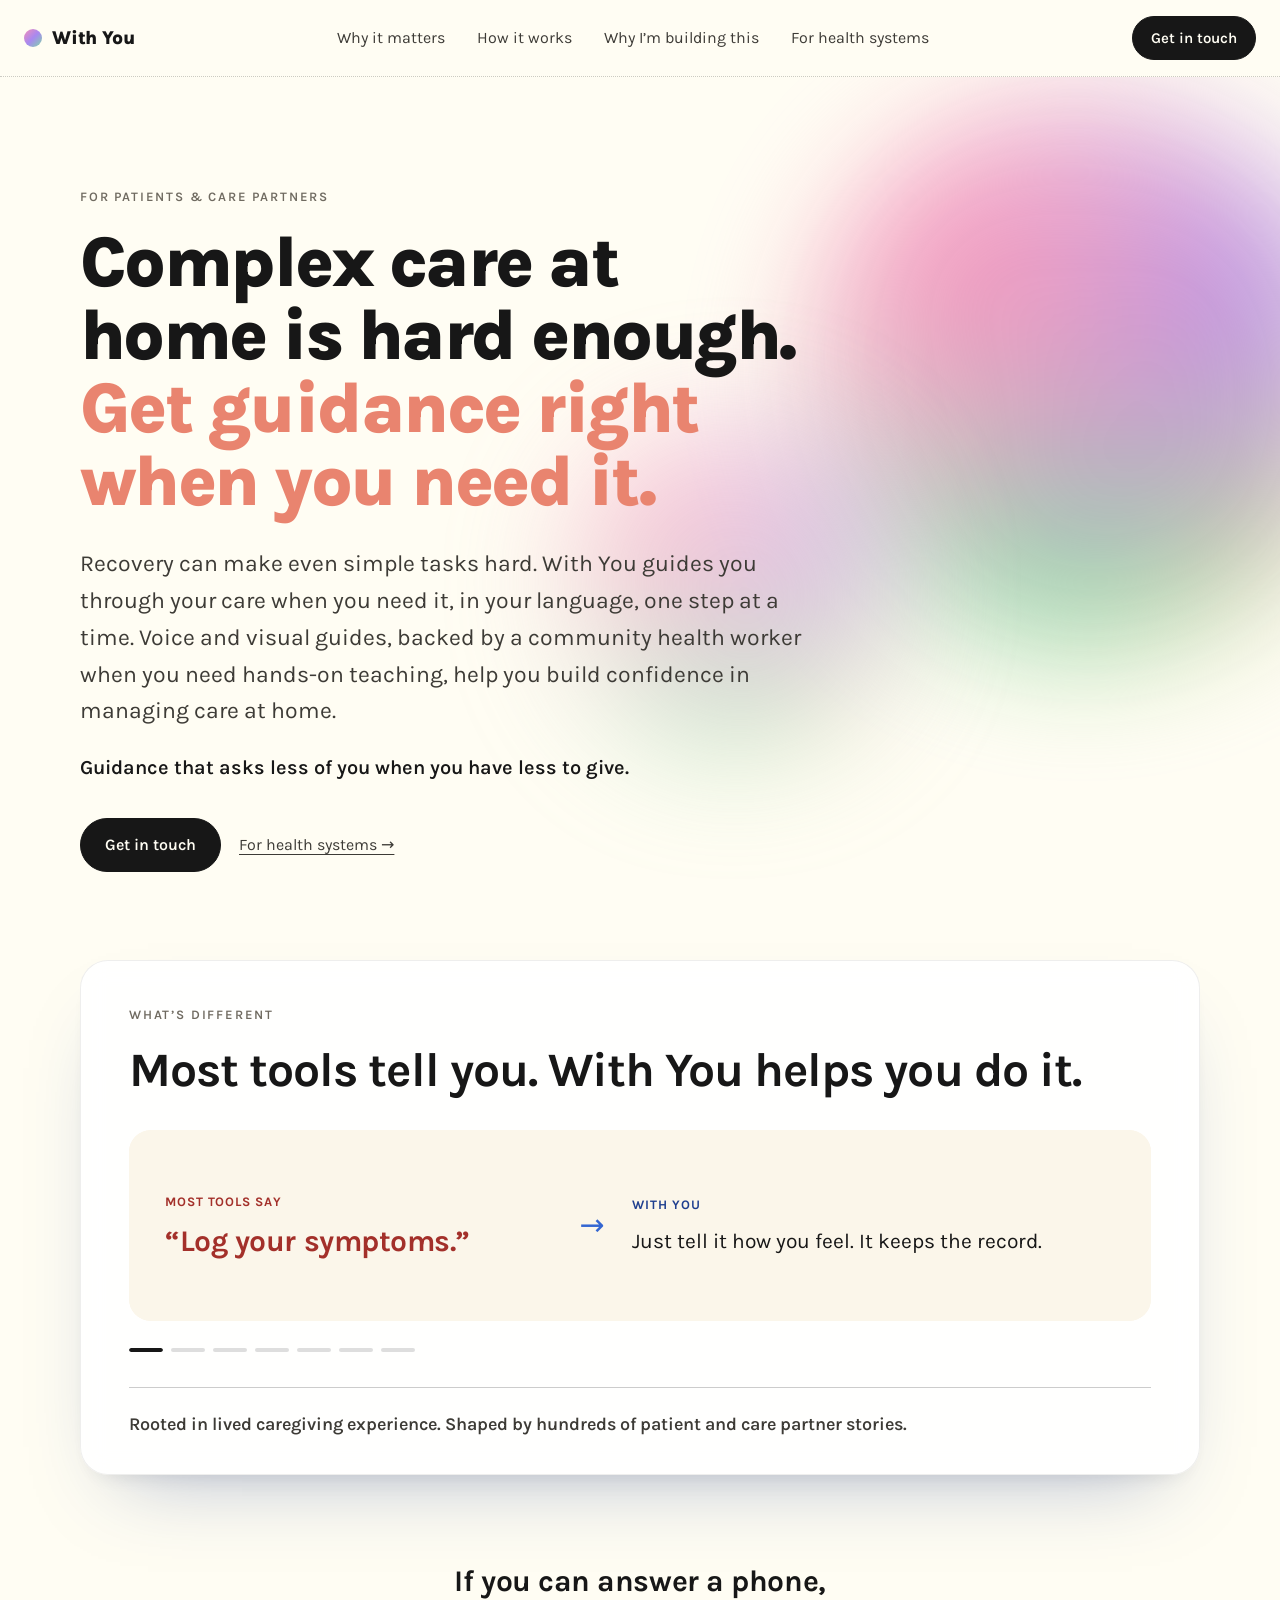
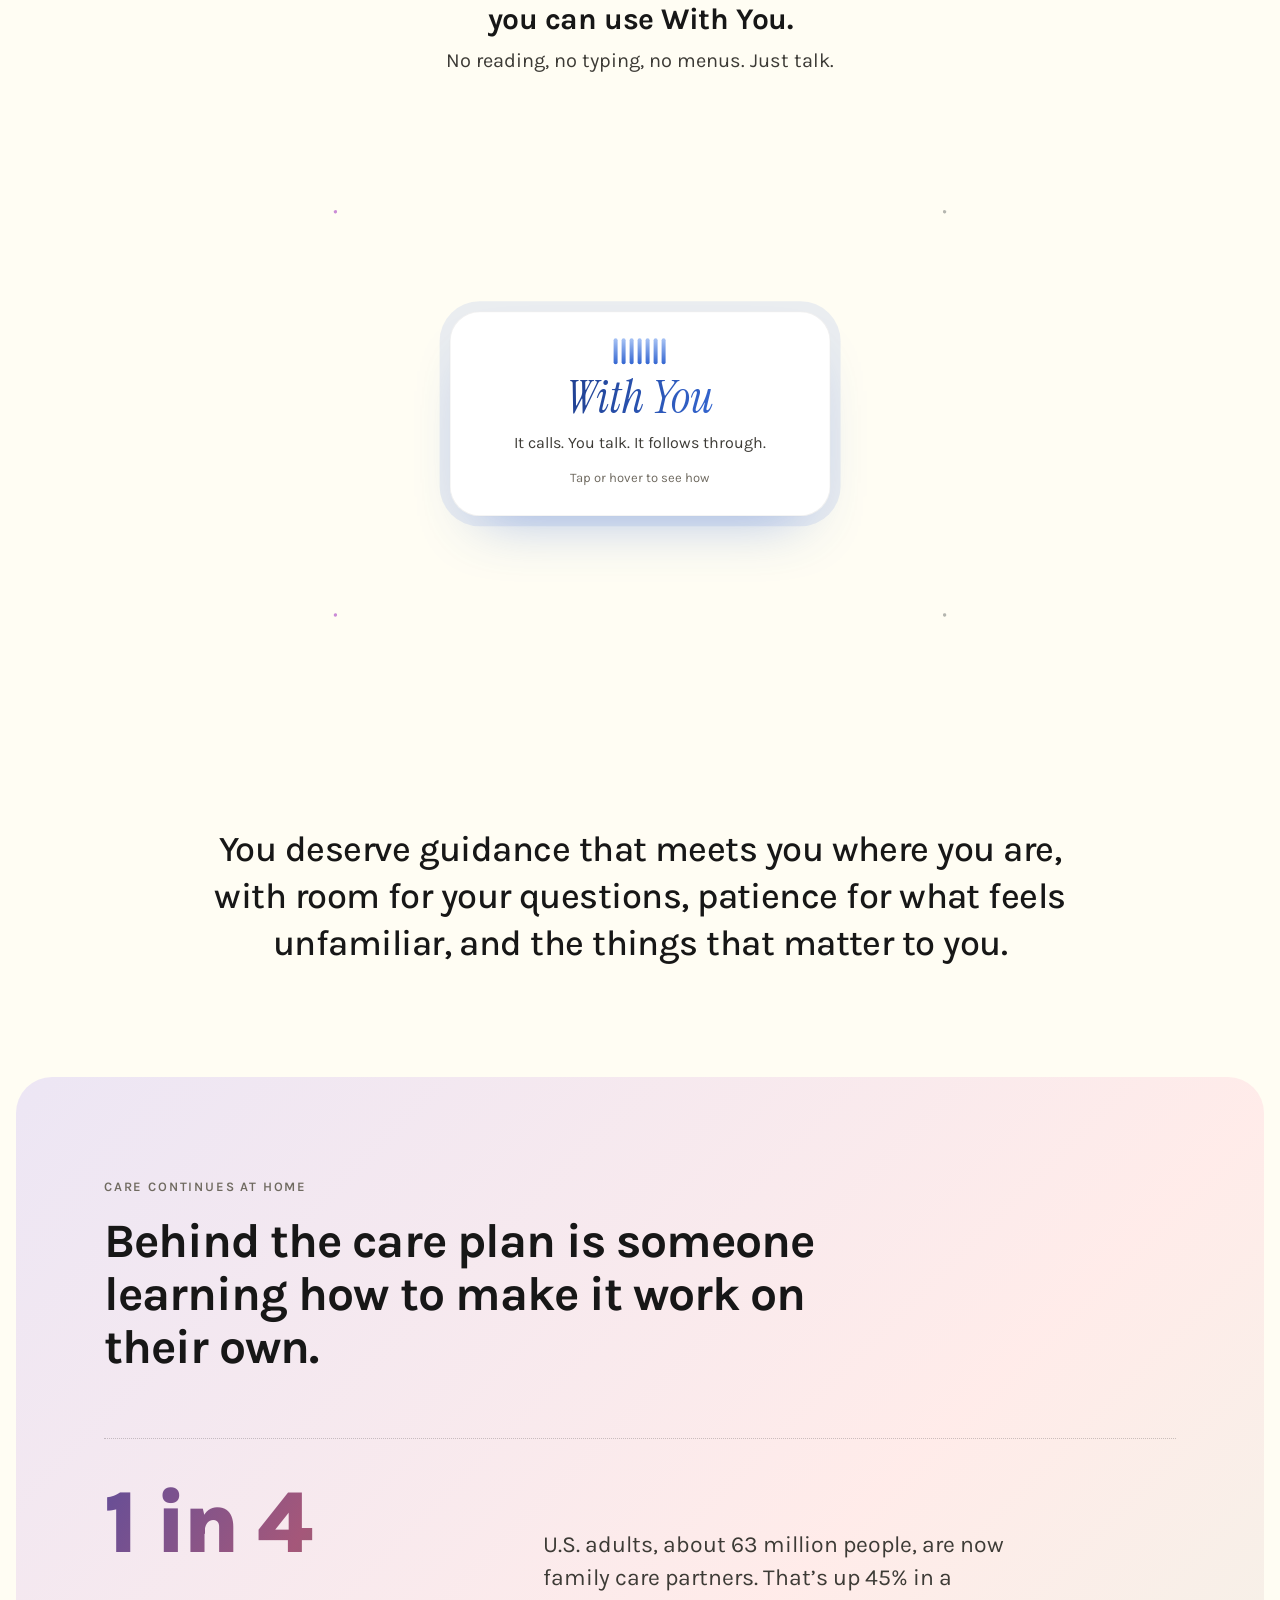
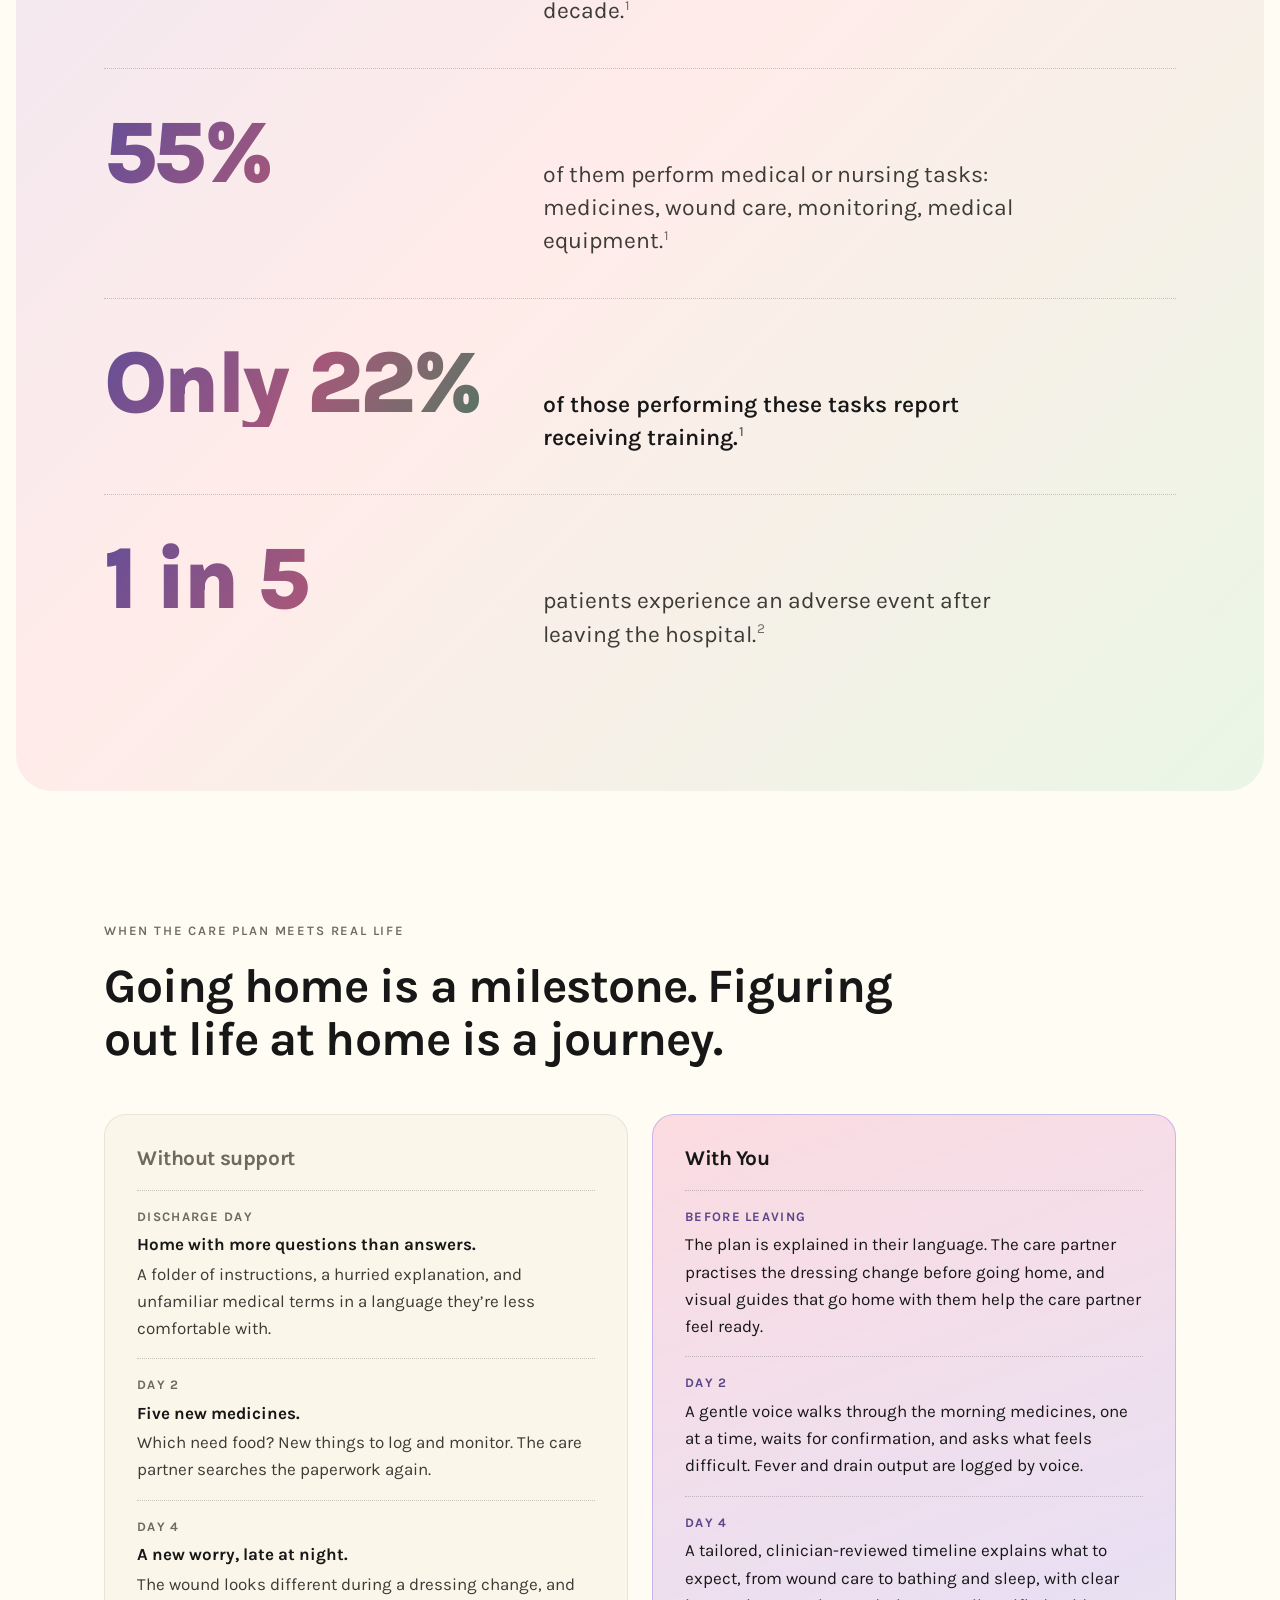
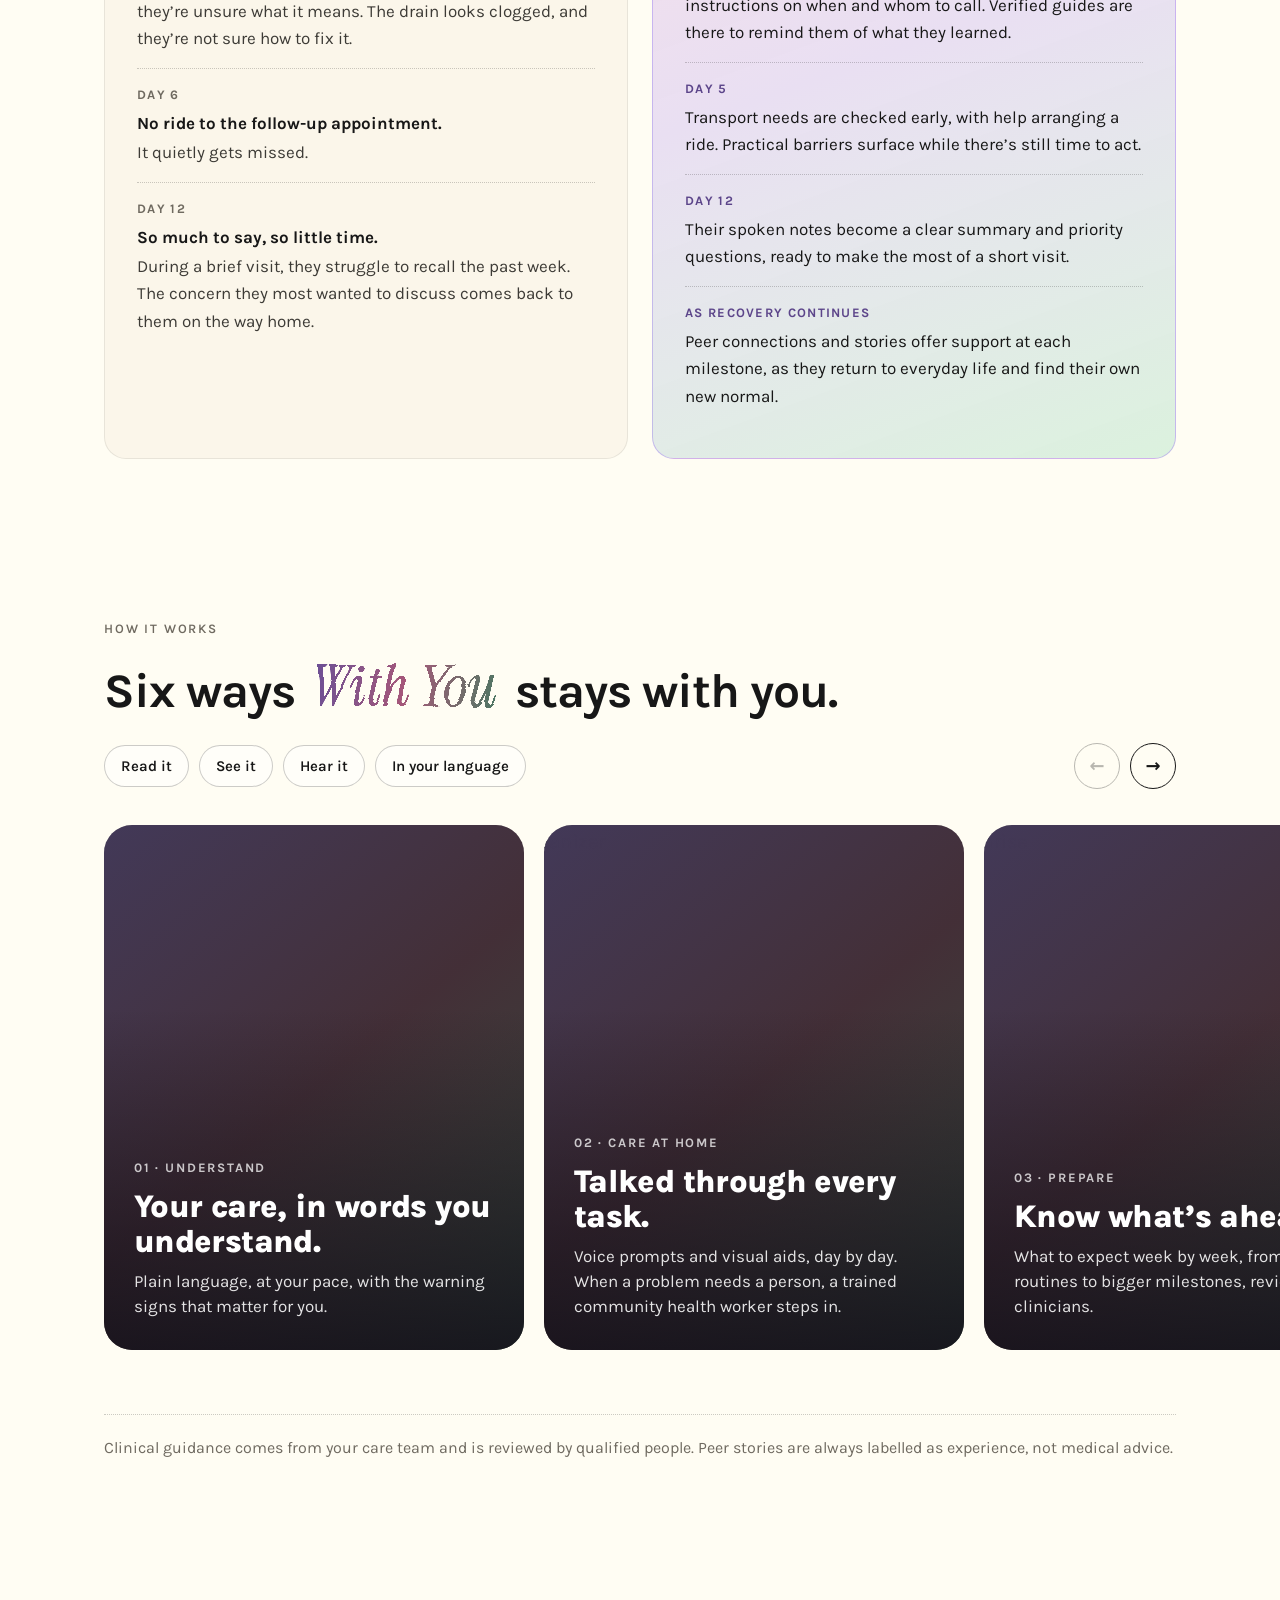
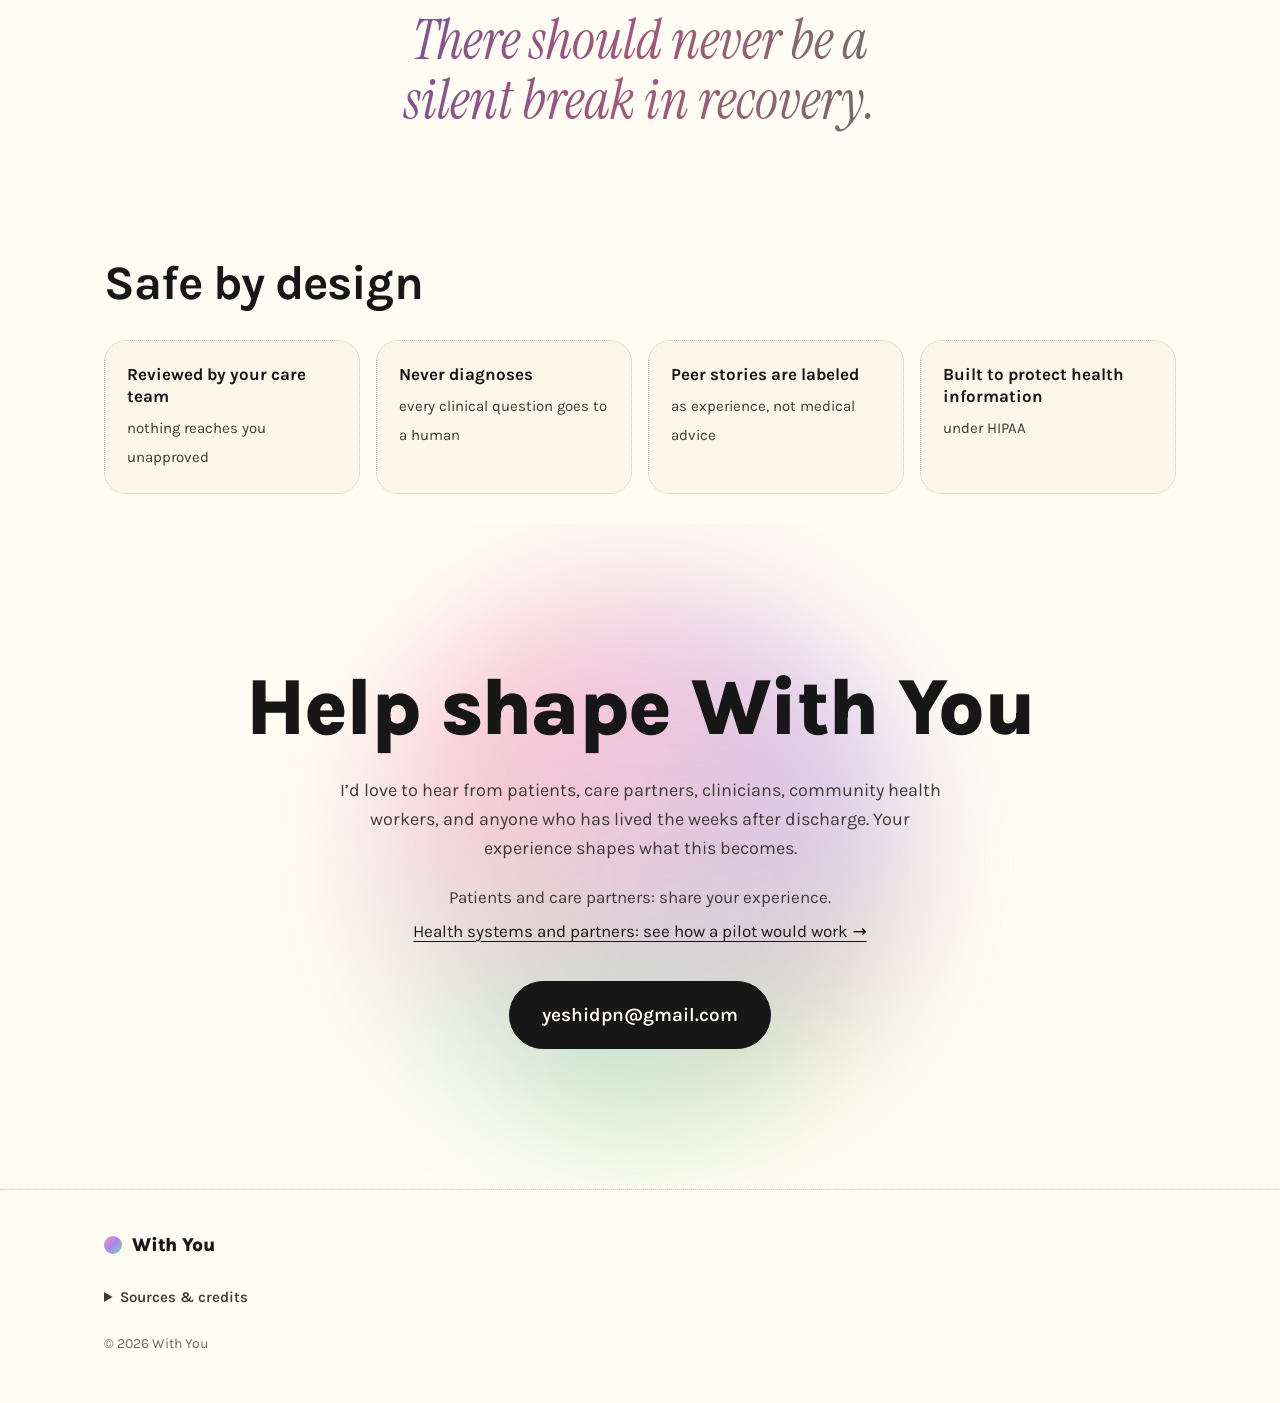
==== index.html @ df61aaac "Octopus: new lead, hub and six arms with spoken examples; tap and keyboard support - Lead: 'If you c" ====
<!doctype html>
<html lang="en">
<head>
  <meta charset="utf-8" />
  <meta name="viewport" content="width=device-width, initial-scale=1" />
  <title>With You — a companion from hospital to your new normal</title>
  <meta name="description" content="A voice-first companion for patients and care partners, from hospital admission through recovery, until you reach your own new normal." />
  <link rel="preconnect" href="https://fonts.googleapis.com" />
  <link rel="preconnect" href="https://fonts.gstatic.com" crossorigin />
  <link href="https://fonts.googleapis.com/css2?family=Instrument+Serif:ital@1&family=Karla:ital,wght@0,300..800;1,300..800&display=swap" rel="stylesheet" />
  <link rel="stylesheet" href="styles.css" />
  <script>document.documentElement.classList.add("js")</script>
  <script src="script.js" defer></script>
  <link rel="icon" href="icon.svg" type="image/svg+xml" />
  <link rel="apple-touch-icon" href="apple-touch-icon.png" />
  <meta name="theme-color" content="#fffdf3" />
  <!-- link previews (LinkedIn, WhatsApp, iMessage, Slack, X …) -->
  <meta property="og:type" content="website" />
  <meta property="og:site_name" content="With You" />
  <meta property="og:title" content="With You — a companion from hospital to your new normal" />
  <meta property="og:description" content="A voice-first companion for patients and care partners, from hospital admission through recovery, until you reach your own new normal." />
  <meta property="og:url" content="https://yeshinin.github.io/with-you/" />
  <meta property="og:image" content="https://yeshinin.github.io/with-you/images/og-image.png" />
  <meta property="og:image:width" content="1200" />
  <meta property="og:image:height" content="630" />
  <meta property="og:image:alt" content="With You: understand your care, navigate daily life, recover with support." />
  <meta name="twitter:card" content="summary_large_image" />
  <meta name="twitter:image" content="https://yeshinin.github.io/with-you/images/og-image.png" />
</head>
<body>

  <!-- Static "melt" filter used by .melt text: warped, softened letter shapes -->
  <svg width="0" height="0" style="position: absolute" aria-hidden="true">
    <filter id="melt" x="-10%" y="-30%" width="120%" height="160%">
      <feTurbulence type="fractalNoise" baseFrequency="0.006 0.018" numOctaves="1" seed="8" result="noise" />
      <feDisplacementMap in="SourceGraphic" in2="noise" scale="12" xChannelSelector="R" yChannelSelector="G" result="warp" />
      <feGaussianBlur in="warp" stdDeviation="0.6" result="soft" />
      <feColorMatrix in="soft" type="matrix" values="1 0 0 0 0  0 1 0 0 0  0 0 1 0 0  0 0 0 10 -2.5" />
    </filter>
  </svg>

  <!-- ============ NAV ============ -->
  <header class="nav">
    <a href="#top" class="brand">
      <span class="brand-dot" aria-hidden="true"></span>
      With You
    </a>
    <nav class="nav-links" id="site-menu" aria-label="Main">
      <a href="#why">Why it matters</a>
      <a href="#how">How it works</a>
      <a href="why.html">Why I’m building this</a>
      <a href="partners.html">For health systems</a>
    </nav>
    <div class="nav-actions">
      <a href="#contact" class="btn btn-dark btn-sm">Get in touch</a>
      <button class="menu-toggle" type="button" aria-controls="site-menu" aria-expanded="false" aria-label="Menu">
        <span></span><span></span>
      </button>
    </div>
  </header>

  <main id="top">

    <!-- ============ HERO ============ -->
    <section class="hero">
      <div class="orb orb-1" aria-hidden="true"></div>
      <div class="orb orb-2" aria-hidden="true"></div>
      <div class="hero-inner">
        <p class="eyebrow">For patients &amp; care partners</p>
        <h1>
          Complex care at home is hard enough.
          <span class="soft">Get guidance right when you need it.</span>
        </h1>
        <p class="lede">
          Recovery can make even simple tasks hard. With You guides you through your care when you need it,
          in your language, one step at a time. Voice and visual guides, backed by a community health worker
          when you need hands-on teaching, help you build confidence in managing care at home.
        </p>
        <p class="tagline">Guidance that asks less of you when you have less to give.</p>
        <div class="hero-actions">
          <a href="#contact" class="btn btn-dark">Get in touch</a>
          <a href="partners.html" class="hero-link">For health systems →</a>
        </div>
      </div>

      <!-- What's different: floating billboard card that overlaps the bottom of the hero opening.
           One example shows at a time and rotates on its own; the dots jump to one. -->
      <div class="diff-card" id="different">
        <p class="eyebrow">What’s different</p>
        <h2>Most tools tell you. With You helps you do it.</h2>
        <ol class="billboard" aria-roledescription="carousel" aria-label="What most tools say, and what With You does">
          <li class="bb-slide is-on">
            <div class="bb-tool"><span class="bb-label">Most tools say</span><p><span class="bb-strike">“Your medicine is due.”</span></p></div>
            <span class="bb-arrow" aria-hidden="true">→</span>
            <div class="bb-ours"><span class="bb-label">With You</span><p>Helps you take the next step, even when you have little attention or energy left.</p></div>
          </li>
          <li class="bb-slide" aria-hidden="true">
            <div class="bb-tool"><span class="bb-label">Most tools say</span><p><span class="bb-strike">“Here are the instructions.”</span></p></div>
            <span class="bb-arrow" aria-hidden="true">→</span>
            <div class="bb-ours"><span class="bb-label">With You</span><p>Walks you through each task, so you don’t have to search or interpret a booklet.</p></div>
          </li>
          <li class="bb-slide" aria-hidden="true">
            <div class="bb-tool"><span class="bb-label">Most tools say</span><p><span class="bb-strike">“Log your symptoms.”</span></p></div>
            <span class="bb-arrow" aria-hidden="true">→</span>
            <div class="bb-ours"><span class="bb-label">With You</span><p>Just tell it how you feel. It keeps the record.</p></div>
          </li>
          <li class="bb-slide" aria-hidden="true">
            <div class="bb-tool"><span class="bb-label">Most tools say</span><p><span class="bb-strike">“Unsure what to even ask when there’s so much.”</span></p></div>
            <span class="bb-arrow" aria-hidden="true">→</span>
            <div class="bb-ours"><span class="bb-label">With You</span><p>Turns what you’ve told it into the questions and concerns to raise, so nothing depends on your memory.</p></div>
          </li>
          <li class="bb-slide" aria-hidden="true">
            <div class="bb-tool"><span class="bb-label">Most tools say</span><p><span class="bb-strike">“Let us know if you need help.”</span></p></div>
            <span class="bb-arrow" aria-hidden="true">→</span>
            <div class="bb-ours"><span class="bb-label">With You</span><p>Proactively checks what might get in the way, like a ride, a refill, or the cost, and brings it to the right person before care is missed.</p></div>
          </li>
          <li class="bb-slide" aria-hidden="true">
            <div class="bb-tool"><span class="bb-label">Most tools say</span><p><span class="bb-strike">“A preset message/check-in.”</span></p></div>
            <span class="bb-arrow" aria-hidden="true">→</span>
            <div class="bb-ours"><span class="bb-label">With You</span><p>A timely check-in that gets more relevant as With You learns what may get in your way.</p></div>
          </li>
          <li class="bb-slide" aria-hidden="true">
            <div class="bb-tool"><span class="bb-label">Most tools say</span><p><span class="bb-strike">“Generic instructions for everyone.”</span></p></div>
            <span class="bb-arrow" aria-hidden="true">→</span>
            <div class="bb-ours"><span class="bb-label">With You</span><p>Guidance in the way you learn best: voice, visuals, or hands-on teaching from a community health worker.</p></div>
          </li>
        </ol>
        <div class="bb-dots">
          <button type="button" class="bb-dot is-on" aria-label="Show example 1 of 7" aria-current="true"><span></span></button>
          <button type="button" class="bb-dot" aria-label="Show example 2 of 7"><span></span></button>
          <button type="button" class="bb-dot" aria-label="Show example 3 of 7"><span></span></button>
          <button type="button" class="bb-dot" aria-label="Show example 4 of 7"><span></span></button>
          <button type="button" class="bb-dot" aria-label="Show example 5 of 7"><span></span></button>
          <button type="button" class="bb-dot" aria-label="Show example 6 of 7"><span></span></button>
          <button type="button" class="bb-dot" aria-label="Show example 7 of 7"><span></span></button>
        </div>
        <p class="diff-close">Rooted in lived caregiving experience. Shaped by hundreds of patient and care partner stories.</p>
      </div>

      <!-- Octopus diagram: hover the With You hub and six kinds of support grow out as arms;
           the focused arm pops up a bubble with its detail -->
      <div class="octo-lead reveal">
        <p class="octo-lead-main">If you can answer a phone, you can use With You.</p>
        <p class="octo-lead-sub">No reading, no typing, no menus. Just talk.</p>
      </div>
      <div class="octo reveal" aria-label="What With You does">
        <svg class="octo-arms" viewBox="0 0 1000 540" aria-hidden="true">
          <defs>
            <linearGradient id="arm-grad" gradientUnits="userSpaceOnUse" x1="0" y1="0" x2="1000" y2="0">
              <stop offset="0" style="stop-color: var(--c2)" />
              <stop offset="0.5" style="stop-color: var(--c1)" />
              <stop offset="1" style="stop-color: var(--c3)" />
            </linearGradient>
          </defs>
          <path data-arm="1" style="--d:0.00s" pathLength="1" d="M500 270 C364 243, 364 68, 228 90" />
          <circle data-arm="1" cx="228" cy="90" r="5" />
          <path data-arm="2" style="--d:0.06s" pathLength="1" d="M500 270 C364 270, 364 270, 228 270" />
          <circle data-arm="2" cx="228" cy="270" r="5" />
          <path data-arm="3" style="--d:0.12s" pathLength="1" d="M500 270 C364 297, 364 472, 228 450" />
          <circle data-arm="3" cx="228" cy="450" r="5" />
          <path data-arm="4" style="--d:0.18s" pathLength="1" d="M500 270 C636 243, 636 68, 772 90" />
          <circle data-arm="4" cx="772" cy="90" r="5" />
          <path data-arm="5" style="--d:0.24s" pathLength="1" d="M500 270 C636 270, 636 270, 772 270" />
          <circle data-arm="5" cx="772" cy="270" r="5" />
          <path data-arm="6" style="--d:0.30s" pathLength="1" d="M500 270 C636 297, 636 472, 772 450" />
          <circle data-arm="6" cx="772" cy="450" r="5" />
        </svg>

        <div class="hub" tabindex="0" role="button" aria-expanded="false" aria-label="With You: tap to see how it works">
          <div class="hub-default">
            <div class="hub-wave" aria-hidden="true"><i></i><i></i><i></i><i></i><i></i><i></i><i></i></div>
            <strong class="serif-gradient">With You</strong>
            <span>It calls. You talk. It follows through.</span>
            <small class="hub-hint">Tap or hover to see how</small>
          </div>
        </div>

        <ul class="arms">
          <li class="arm arm-l" data-arm="1" style="--d:0.00s;top:16.7%;right:78.2%">
            <button type="button" class="arm-label" aria-expanded="false" aria-controls="arm-1-detail">Rings when it’s time</button>
            <div class="arm-subs" id="arm-1-detail">
              <p class="arm-how">Like a phone call. Answer and it starts talking, with no app to open. If no one picks up, it tries again, then calls your care partner.</p>
              <p class="arm-example">“Good morning, Mr. Lee. It’s time for your 8 o’clock medicines.”</p>
            </div>
          </li>
          <li class="arm arm-l" data-arm="2" style="--d:0.06s;top:50.0%;right:78.2%">
            <button type="button" class="arm-label" aria-expanded="false" aria-controls="arm-2-detail">Talks you through it, one step at a time</button>
            <div class="arm-subs" id="arm-2-detail">
              <p class="arm-how">Slowly, in your language. It waits until you say “done” and repeats as often as you need.</p>
              <p class="arm-example">“First, the small white pill. Tell me when you’ve taken it.”</p>
            </div>
          </li>
          <li class="arm arm-up arm-l" data-arm="3" style="--d:0.12s;top:83.3%;right:78.2%">
            <button type="button" class="arm-label" aria-expanded="false" aria-controls="arm-3-detail">Shows you when words aren’t enough</button>
            <div class="arm-subs" id="arm-3-detail">
              <p class="arm-how">A photo of your actual pill, or a short video of the dressing change, big and clear on your screen.</p>
              <p class="arm-example">“Look at your phone. This is the one.”</p>
            </div>
          </li>
          <li class="arm arm-r" data-arm="4" style="--d:0.18s;top:16.7%;left:78.2%">
            <button type="button" class="arm-label" aria-expanded="false" aria-controls="arm-4-detail">Already knows your plan and your household</button>
            <div class="arm-subs" id="arm-4-detail">
              <p class="arm-how">Your care team’s plan comes straight from the hospital, so nobody types it in. It learns who helps with what and when you’re free.</p>
              <p class="arm-example">“Your daughter gives the evening dose, so I’ll call her at 7.”</p>
            </div>
          </li>
          <li class="arm arm-r" data-arm="5" style="--d:0.24s;top:50.0%;left:78.2%">
            <button type="button" class="arm-label" aria-expanded="false" aria-controls="arm-5-detail">Spots what might get in the way, and gets the right person</button>
            <div class="arm-subs" id="arm-5-detail">
              <p class="arm-how">A ride, a refill, the cost, a question for your doctor. Rides and costs go to a community health worker. Anything medical goes to your care team, and it never guesses. It checks back until the problem is solved.</p>
              <p class="arm-example">“Your appointment is Thursday. Do you have a ride?”</p>
            </div>
          </li>
          <li class="arm arm-up arm-r" data-arm="6" style="--d:0.30s;top:83.3%;left:78.2%">
            <button type="button" class="arm-label" aria-expanded="false" aria-controls="arm-6-detail">More help when you need it. Less when you don’t.</button>
            <div class="arm-subs" id="arm-6-detail">
              <p class="arm-how">As you get the hang of things, it steps back. If you need it every day, it’s there every day. It skips what it already knows and asks earlier about what’s gotten in the way before.</p>
              <p class="arm-example" data-examples="[&quot;Last time the ride fell through, so Maya is booking Thursday’s for you. Is that okay?&quot;, &quot;You’ve got the morning pills down, so I’ll just check in. Say ‘walk me through it’ anytime.&quot;]">“Last time the ride fell through, so Maya is booking Thursday’s for you. Is that okay?”</p>
            </div>
          </li>
        </ul>
      </div>
    </section>

    <!-- ============ BELIEF ============ -->
    <section class="belief">
      <p>
        You deserve guidance that meets you where you are, with room for your questions,
        patience for what feels unfamiliar, and the things that matter to you.
      </p>
    </section>

    <!-- ============ STATS ============ -->
    <section class="stats" id="why">
      <div class="container">
        <p class="eyebrow reveal">Care continues at home</p>
        <h2 class="reveal">Behind the care plan is someone learning how to make it work on their own.</h2>

        <ol class="stat-list">
          <li class="stat reveal">
            <span class="stat-num">1 in 4</span>
            <span class="stat-label">U.S. adults, about 63 million people, are now family care partners. That’s up 45% in a decade.<sup>1</sup></span>
          </li>
          <li class="stat reveal">
            <span class="stat-num">55%</span>
            <span class="stat-label">of them perform medical or nursing tasks: medicines, wound care, monitoring, medical equipment.<sup>1</sup></span>
          </li>
          <li class="stat stat-accent reveal">
            <span class="stat-num">Only 22%</span>
            <span class="stat-label">of those performing these tasks report receiving training.<sup>1</sup></span>
          </li>
          <li class="stat reveal">
            <span class="stat-num">1 in 5</span>
            <span class="stat-label">patients experience an adverse event after leaving the hospital.<sup>2</sup></span>
          </li>
        </ol>
      </div>
    </section>

    <!-- ============ TWO WEEKS ============ -->
    <section class="compare container">
      <p class="eyebrow">When the care plan meets real life</p>
      <h2>Going home is a milestone. Figuring out life at home is a journey.</h2>

      <div class="compare-grid">
        <div class="track track-without">
          <h3>Without support</h3>
          <ol>
            <li><span class="day">Discharge day</span><strong>Home with more questions than answers.</strong>A folder of instructions, a hurried explanation, and unfamiliar medical terms in a language they’re less comfortable with.</li>
            <li><span class="day">Day 2</span><strong>Five new medicines.</strong>Which need food? New things to log and monitor. The care partner searches the paperwork again.</li>
            <li><span class="day">Day 4</span><strong>A new worry, late at night.</strong>The wound looks different during a dressing change, and they’re unsure what it means. The drain looks clogged, and they’re not sure how to fix it.</li>
            <li><span class="day">Day 6</span><strong>No ride to the follow-up appointment.</strong>It quietly gets missed.</li>
            <li><span class="day">Day 12</span><strong>So much to say, so little time.</strong>During a brief visit, they struggle to recall the past week. The concern they most wanted to discuss comes back to them on the way home.</li>
          </ol>
        </div>
        <div class="track track-with">
          <h3>With You</h3>
          <ol>
            <li><span class="day">Before leaving</span>The plan is explained in their language. The care partner practises the dressing change before going home, and visual guides that go home with them help the care partner feel ready.</li>
            <li><span class="day">Day 2</span>A gentle voice walks through the morning medicines, one at a time, waits for confirmation, and asks what feels difficult. Fever and drain output are logged by voice.</li>
            <li><span class="day">Day 4</span>A tailored, clinician-reviewed timeline explains what to expect, from wound care to bathing and sleep, with clear instructions on when and whom to call. Verified guides are there to remind them of what they learned.</li>
            <li><span class="day">Day 5</span>Transport needs are checked early, with help arranging a ride. Practical barriers surface while there’s still time to act.</li>
            <li><span class="day">Day 12</span>Their spoken notes become a clear summary and priority questions, ready to make the most of a short visit.</li>
            <li><span class="day">As recovery continues</span>Peer connections and stories offer support at each milestone, as they return to everyday life and find their own new normal.</li>
          </ol>
        </div>
      </div>
    </section>

    <!-- ============ HOW IT WORKS ============ -->
    <section class="how" id="how">
      <div class="container">
        <p class="eyebrow">How it works</p>
        <h2>Six ways <em class="melt">With You</em> stays with you.</h2>

        <div class="modes" aria-label="Ways to receive guidance">
          <span>Read it</span><span>See it</span><span>Hear it</span><span>In your language</span>
        </div>
        <div class="carousel-nav">
          <button class="arrow" type="button" data-dir="-1" aria-label="Previous">←</button>
          <button class="arrow" type="button" data-dir="1" aria-label="Next">→</button>
        </div>
      </div>

      <div class="carousel" tabindex="0" aria-label="Six ways With You helps">
          <article class="slide">
            <img src="https://images.unsplash.com/photo-1584516150909-c43483ee7932?w=900&q=70&auto=format&fit=crop" alt="A doctor talking with a patient in a hospital bed" loading="lazy" />
            <div class="slide-text">
              <span class="num">01 · Understand</span>
              <h3>Your care, in words you understand.</h3>
              <p>Plain language, at your pace, with the warning signs that matter for you.</p>
            </div>
          </article>
          <article class="slide">
            <img src="https://images.unsplash.com/photo-1563213126-a4273aed2016?w=900&q=70&auto=format&fit=crop" alt="A hand taking medicine from a weekly pill organizer" loading="lazy" />
            <div class="slide-text">
              <span class="num">02 · Care at home</span>
              <h3>Talked through every task.</h3>
              <p>Voice prompts and visual aids, day by day. When a problem needs a person, a trained community health worker steps in.</p>
            </div>
          </article>
          <article class="slide">
            <img src="https://images.unsplash.com/photo-1537221587612-efffee04144b?w=900&q=70&auto=format&fit=crop" alt="Two people walking on a tree-lined path at sunrise" loading="lazy" />
            <div class="slide-text">
              <span class="num">03 · Prepare</span>
              <h3>Know what’s ahead.</h3>
              <p>What to expect week by week, from everyday routines to bigger milestones, reviewed by clinicians.</p>
            </div>
          </article>
          <article class="slide">
            <img src="https://images.unsplash.com/photo-1756312177615-e153c9db507d?w=900&q=70&auto=format&fit=crop" alt="A woman talking on her phone at her kitchen table" loading="lazy" />
            <div class="slide-text">
              <span class="num">04 · Learn &amp; anticipate</span>
              <h3>Learning from recovery. Getting better at supporting yours.</h3>
              <p>Designed to learn where people get stuck and what helps: check-ins become more relevant, barriers are anticipated earlier, and support fits your circumstances.</p>
            </div>
          </article>
          <article class="slide">
            <img src="https://images.unsplash.com/photo-1571346769850-ffb6d6e55680?w=900&q=70&auto=format&fit=crop" alt="A woman with a mug of tea reading papers at her table" loading="lazy" />
            <div class="slide-text">
              <span class="num">05 · Visits</span>
              <h3>Ready for every visit.</h3>
              <p>Your voice notes become a clear summary and the questions to ask.</p>
            </div>
          </article>
          <article class="slide">
            <img src="https://images.unsplash.com/photo-1702648156180-25d8be9c9527?w=900&q=70&auto=format&fit=crop" alt="A care partner and an older man looking at a photo album together" loading="lazy" />
            <div class="slide-text">
              <span class="num">06 · Connection</span>
              <h3>Never on your own.</h3>
              <p>Peers who’ve been through it, their journey at each milestone, for as long as you need.</p>
            </div>
          </article>
      </div>

      <div class="container">
        <p class="trust">
          Clinical guidance comes from your care team and is reviewed by qualified people.
          Peer stories are always labelled as experience, not medical advice.
        </p>
      </div>
    </section>

    <!-- ============ CLOSING STATEMENT ============ -->
    <section class="statement container reveal">
      <p>
        <span class="serif-gradient">There should never be a silent break in recovery.</span>
      </p>
    </section>

    <!-- ============ SAFE BY DESIGN ============ -->
    <section class="safe container">
      <h2>Safe by design</h2>
      <ul class="safe-list">
        <li><strong>Reviewed by your care team</strong><span>nothing reaches you unapproved</span></li>
        <li><strong>Never diagnoses</strong><span>every clinical question goes to a human</span></li>
        <li><strong>Peer stories are labeled</strong><span>as experience, not medical advice</span></li>
        <li><strong>Built to protect health information</strong><span>under HIPAA</span></li>
      </ul>
    </section>

    <!-- ============ CONTACT ============ -->
    <section class="contact" id="contact">
      <div class="orb orb-3" aria-hidden="true"></div>
      <div class="container contact-inner">
        <h2>Help shape With You</h2>
        <p>
          I’d love to hear from patients, care partners, clinicians, community health workers,
          and anyone who has lived the weeks after discharge. Your experience shapes what this becomes.
        </p>
        <p class="contact-lines">
          <span>Patients and care partners: share your experience.</span>
          <a href="partners.html">Health systems and partners: see how a pilot would work →</a>
        </p>
        <a class="btn btn-dark btn-lg" href="mailto:yeshidpn@gmail.com?subject=With%20You">
          yeshidpn@gmail.com
        </a>
      </div>
    </section>

  </main>

  <!-- ============ FOOTER ============ -->
  <footer class="footer">
    <div class="container">
      <div class="footer-top">
        <span class="brand"><span class="brand-dot" aria-hidden="true"></span>With You</span>
      </div>
      <details class="sources">
        <summary>Sources &amp; credits</summary>
        <ol>
          <li>AARP &amp; National Alliance for Caregiving, <em>Caregiving in the US 2025</em>.</li>
          <li>Forster AJ et al., “The incidence and severity of adverse events affecting patients after discharge from the hospital,” <em>Annals of Internal Medicine</em>, 2003.</li>
        </ol>
        <p class="credits">Photos from <a href="https://unsplash.com" target="_blank" rel="noopener">Unsplash</a> by
          <a href="https://unsplash.com/@nci" target="_blank" rel="noopener">National Cancer Institute</a>,
          <a href="https://unsplash.com/@laurynasm" target="_blank" rel="noopener">Laurynas Me</a>,
          <a href="https://unsplash.com/@tacoship" target="_blank" rel="noopener">@tacoship</a>,
          <a href="https://unsplash.com/@ayodejialabi" target="_blank" rel="noopener">@ayodejialabi</a> and
          <a href="https://unsplash.com/@ageing_better" target="_blank" rel="noopener">Centre for Ageing Better</a>.</p>
      </details>
      <p class="muted small">© 2026 With You</p>
    </div>
  </footer>

</body>
</html>
---- styles.css ----
/* ==========================================================
   With You — landing page
   Palette inspired by asimorb.com: warm white, ink, coral/rose orbs
   ========================================================== */

:root {
  --bg: #fffdf3;
  --bg-soft: #fbf6ea;
  --ink: #171717;
  --ink-2: #3d3b36;
  --muted: #6f6a60;
  --line: rgba(23, 23, 23, 0.22);
  --coral: #e9846f;
  --rose: #efa6b4;
  --peach: #f6c7a8;

  /* Gradient colours: animated through three palettes (see @keyframes palette) */
  --c1: #f48fb8;
  --c2: #a888f0;
  --c3: #7fd6a8;
  --c4: #f5d06a;
  /* fixed blue for the With You hub (does not cycle with the palette) */
  --hub-blue: #3466d1;
  --hub-blue-deep: #1f3f8f;
  --hub-blue-soft: #a9c4f5;
  --radius: 22px;
  --max: 1120px;
  --font: "Karla", system-ui, -apple-system, "Segoe UI", sans-serif;
}

/* Registering the colours lets the browser animate smoothly between palettes */
@property --c1 { syntax: "<color>"; inherits: true; initial-value: #f48fb8; }
@property --c2 { syntax: "<color>"; inherits: true; initial-value: #a888f0; }
@property --c3 { syntax: "<color>"; inherits: true; initial-value: #7fd6a8; }
@property --c4 { syntax: "<color>"; inherits: true; initial-value: #f5d06a; }

:root { animation: palette 24s ease-in-out infinite; }

@keyframes palette {
  /* pink / purple / green */
  0%, 100% { --c1: #f48fb8; --c2: #a888f0; --c3: #7fd6a8; --c4: #f48fb8; }
  /* blue / green / pink */
  33%      { --c1: #7fb6f2; --c2: #7fd6a8; --c3: #f48fb8; --c4: #7fb6f2; }
  /* purple / pink / orange / yellow */
  66%      { --c1: #a888f0; --c2: #f48fb8; --c3: #f7a072; --c4: #f5d06a; }
}

* { box-sizing: border-box; }

html { scroll-behavior: smooth; scroll-padding-top: 80px; }

body {
  margin: 0;
  background: var(--bg);
  color: var(--ink);
  font-family: var(--font);
  font-size: 18px;
  line-height: 1.6;
  -webkit-font-smoothing: antialiased;
  overflow-x: hidden;
}

h1, h2, h3 { line-height: 1.1; letter-spacing: -0.02em; margin: 0; }
h2 { font-size: clamp(30px, 4.4vw, 48px); font-weight: 700; max-width: 22ch; }
h3 { font-size: 21px; font-weight: 700; }
a { color: inherit; }
sup { font-size: 0.6em; color: var(--muted); margin-left: 1px; }

.container { max-width: var(--max); margin: 0 auto; padding: 0 24px; }

.eyebrow {
  font-size: 13px;
  font-weight: 600;
  letter-spacing: 0.14em;
  text-transform: uppercase;
  color: var(--muted);
  margin: 0 0 18px;
}

.section-lede { color: var(--ink-2); max-width: 60ch; margin: 18px 0 0; }

/* ---------- Buttons ---------- */
.btn {
  display: inline-flex;
  align-items: center;
  gap: 8px;
  padding: 13px 24px;
  border-radius: 999px;
  text-decoration: none;
  font-weight: 600;
  font-size: 16px;
  border: 1px solid var(--ink);
  transition: transform 0.15s ease, background 0.15s ease;
}
.btn:hover { transform: translateY(-1px); }
.btn-dark { background: var(--ink); color: var(--bg); }
.btn-dark:hover { background: #000; }
.btn-ghost { background: transparent; color: var(--ink); }
.btn-ghost:hover { background: rgba(23, 23, 23, 0.05); }
.btn-sm { padding: 9px 18px; font-size: 15px; }
.btn-lg { padding: 18px 32px; font-size: 19px; }

/* ---------- Nav ---------- */
.nav {
  position: sticky;
  top: 0;
  z-index: 10;
  display: flex;
  align-items: center;
  justify-content: space-between;
  gap: 24px;
  padding: 16px 24px;
  background: rgba(255, 253, 243, 0.82);
  backdrop-filter: blur(12px);
  -webkit-backdrop-filter: blur(12px);
  border-bottom: 1px dotted var(--line);
}
.brand {
  display: inline-flex;
  align-items: center;
  gap: 10px;
  font-weight: 800;
  font-size: 19px;
  letter-spacing: -0.01em;
  text-decoration: none;
}
.brand-dot {
  width: 18px;
  height: 18px;
  border-radius: 50%;
  background: linear-gradient(135deg, var(--c1), var(--c2) 50%, var(--c3));
}
.nav-links { display: flex; gap: 32px; }
.nav-links a { text-decoration: none; font-size: 16px; color: var(--ink-2); }
.nav-links a:hover { color: var(--ink); }
.nav-links a[aria-current="page"] { color: var(--ink); font-weight: 600; }
.nav-actions { display: flex; align-items: center; gap: 10px; }

/* phone menu button (two lines that become an ×) */
.menu-toggle {
  display: none;
  width: 40px;
  height: 40px;
  border-radius: 50%;
  border: 1px solid var(--line);
  background: transparent;
  cursor: pointer;
  position: relative;
}
.menu-toggle span {
  position: absolute;
  left: 11px;
  right: 11px;
  height: 2px;
  border-radius: 2px;
  background: var(--ink);
  transition: transform 0.2s ease, top 0.2s ease;
}
.menu-toggle span:first-child { top: 15px; }
.menu-toggle span:last-child { top: 22px; }
.nav.menu-open .menu-toggle span:first-child { top: 18px; transform: rotate(45deg); }
.nav.menu-open .menu-toggle span:last-child { top: 18px; transform: rotate(-45deg); }

/* ---------- Hero ---------- */
.hero {
  position: relative;
  overflow: hidden;
  padding: 110px 24px 0;
}
.hero-inner {
  position: relative;
  max-width: var(--max);
  margin: 0 auto;
  z-index: 1;
}
.hero h1 {
  font-size: clamp(36px, 5.6vw, 72px);
  max-width: 23ch;
  text-wrap: balance;
  font-weight: 800;
  letter-spacing: -0.035em;
  line-height: 1.02;
}
.hero h1 .soft { display: block; color: var(--coral); }
.lede {
  font-size: clamp(19px, 2vw, 23px);
  color: var(--ink-2);
  max-width: 40ch;
  margin: 28px 0 36px;
}
/* the home hero uses about three quarters of the width, leaving room for the glow */
.hero .lede { max-width: 54ch; }
.tagline { max-width: 60ch; margin: -14px 0 34px; font-size: clamp(18px, 1.7vw, 20px); font-weight: 600; color: var(--ink); }
.hero-actions { display: flex; gap: 12px; flex-wrap: wrap; align-items: center; }
.hero-link { margin-left: 6px; font-size: 16px; color: var(--ink-2); text-underline-offset: 4px; }
.hero-link:hover { color: var(--ink); }

/* ---------- What's different (floating card in the hero) ---------- */
.diff-card {
  position: relative;
  z-index: 2;
  max-width: var(--max);
  margin: 88px auto 0;
  padding: 44px 48px 36px;
  border-radius: calc(var(--radius) + 6px);
  background: rgba(255, 255, 255, 0.92);
  border: 1px solid rgba(23, 23, 23, 0.07);
  box-shadow: 0 40px 80px -40px rgba(31, 63, 143, 0.35), 0 12px 28px -18px rgba(23, 23, 23, 0.18);
  backdrop-filter: blur(12px);
  -webkit-backdrop-filter: blur(12px);
}
.diff-card h2 { max-width: none; text-wrap: balance; }
.billboard { display: grid; margin: 34px 0 0; padding: 0; list-style: none; }
.bb-slide {
  grid-area: 1 / 1;
  display: grid;
  grid-template-columns: minmax(0, 1fr) auto minmax(0, 1.25fr);
  gap: 28px;
  align-items: center;
  align-content: center;
  padding: 34px 36px;
  border-radius: var(--radius);
  background: var(--bg-soft);
  opacity: 0;
  visibility: hidden;
  transform: translateY(18px) scale(0.985);
  transition: opacity 0.5s ease, transform 0.6s cubic-bezier(0.2, 0.8, 0.2, 1), visibility 0s linear 0.6s;
}
.bb-slide.is-on { opacity: 1; visibility: visible; transform: none; transition-delay: 0s; }
.bb-label { display: block; margin-bottom: 10px; font-size: 13px; font-weight: 700; letter-spacing: 0.07em; text-transform: uppercase; color: var(--muted); }
.bb-tool p, .bb-ours p { margin: 0; }
.bb-tool .bb-label { color: #a3302a; }
.bb-tool p { font-size: clamp(22px, 2.4vw, 30px); font-weight: 700; line-height: 1.2; letter-spacing: -0.015em; color: #a3302a; }
/* the generic line gets crossed out once it has been read */
.bb-strike {
  background: linear-gradient(currentColor, currentColor) 0 58% / 0% 3px no-repeat;
  transition: background-size 0.7s ease;
}
.bb-slide.is-on .bb-strike { background-size: 100% 3px; transition-delay: 1.1s; }
.bb-arrow { font-size: 30px; color: var(--hub-blue); opacity: 0; transform: translateX(-8px); transition: opacity 0.4s ease, transform 0.4s ease; }
.bb-ours { opacity: 0; transform: translateY(10px); transition: opacity 0.6s ease, transform 0.6s ease; }
.bb-ours .bb-label { color: var(--hub-blue-deep); }
.bb-ours p { font-size: clamp(18px, 1.7vw, 21px); line-height: 1.45; color: var(--ink); }
.bb-slide.is-on .bb-arrow { opacity: 1; transform: none; transition-delay: 1.5s; }
.bb-slide.is-on .bb-ours { opacity: 1; transform: none; transition-delay: 1.7s; }
.bb-dots { display: flex; gap: 8px; margin-top: 18px; }
.bb-dot { position: relative; width: 34px; height: 22px; padding: 0; border: 0; background: none; cursor: pointer; }
.bb-dot span { position: absolute; left: 0; right: 0; top: 9px; height: 4px; border-radius: 4px; background: rgba(23, 23, 23, 0.14); overflow: hidden; }
.bb-dot span::after { content: ""; position: absolute; inset: 0; width: 0; background: var(--ink); border-radius: inherit; }
.bb-dot.is-on span::after { animation: bb-fill 7s linear forwards; }
.billboard-paused .bb-dot.is-on span::after { animation-play-state: paused; }
@keyframes bb-fill { from { width: 0; } to { width: 100%; } }
@media (prefers-reduced-motion: reduce) {
  .bb-slide, .bb-strike, .bb-arrow, .bb-ours { transition: none !important; }
  .bb-dot.is-on span::after { animation: none; width: 100%; }
}
.diff-close { margin: 26px 0 0; padding-top: 22px; border-top: 1px solid var(--line); font-size: 18px; font-weight: 600; color: var(--ink-2); }

.orb {
  position: absolute;
  border-radius: 50%;
  filter: blur(60px);
  opacity: 0.95;
  pointer-events: none;
  /* four colour blobs blended into one soft orb */
  background:
    radial-gradient(circle at 30% 30%, var(--c1), transparent 62%),
    radial-gradient(circle at 72% 35%, var(--c2), transparent 62%),
    radial-gradient(circle at 45% 75%, var(--c3), transparent 64%),
    radial-gradient(circle at 75% 72%, var(--c4), transparent 58%);
}
.orb-1 {
  width: 560px; height: 560px;
  right: -80px; top: 20px;
  animation: drift 18s ease-in-out infinite alternate, spin 40s linear infinite;
}
.orb-2 {
  width: 340px; height: 340px;
  right: 380px; top: 340px;
  opacity: 0.55;
  animation: drift 22s ease-in-out infinite alternate-reverse, spin 50s linear infinite reverse;
}
@keyframes drift {
  from { translate: 0 0; scale: 1; }
  to   { translate: -40px 30px; scale: 1.08; }
}
@keyframes spin {
  to { rotate: 360deg; }
}
@media (prefers-reduced-motion: reduce) {
  :root, .orb { animation: none; }
  html { scroll-behavior: auto; }
}

/* ---------- Octopus diagram (hero) ---------- */
/* Only the hub shows at first; hovering it (.open) grows the arms out.
   The arm nearest the cursor gets .on and the rest dim. */
.octo-lead {
  position: relative;
  z-index: 1;
  max-width: 46ch;
  margin: 88px auto 0;
  padding: 0 24px;
  font-size: clamp(19px, 1.9vw, 23px);
  font-weight: 600;
  line-height: 1.45;
  text-align: center;
  text-wrap: balance;
  color: var(--ink);
}
.octo-lead p { margin: 0; }
.octo-lead-main { font-size: clamp(22px, 2.5vw, 30px); font-weight: 700; letter-spacing: -0.015em; line-height: 1.25; color: var(--ink); }
.octo-lead-sub { margin-top: 8px !important; font-size: clamp(17px, 1.6vw, 20px); font-weight: 400; color: var(--ink-2); }
.octo-lead + .octo { margin-top: 36px; }
.octo {
  position: relative;
  z-index: 1;
  max-width: var(--max);
  aspect-ratio: 1000 / 540;
  margin: 72px auto 0;
}
.octo-arms { position: absolute; inset: 0; width: 100%; height: 100%; overflow: visible; pointer-events: none; }
.octo-arms path {
  fill: none;
  stroke: url(#arm-grad);
  stroke-width: 3;
  stroke-linecap: round;
  stroke-dasharray: 1;
  stroke-dashoffset: 1;
  transition: stroke-dashoffset 0.45s ease, opacity 0.25s ease, stroke-width 0.25s ease;
}
.octo-arms circle { fill: url(#arm-grad); opacity: 0; transition: opacity 0.2s ease, r 0.25s ease; }
.octo.open .octo-arms path { stroke-dashoffset: 0; transition: stroke-dashoffset 0.8s ease var(--d), opacity 0.25s ease, stroke-width 0.25s ease; }
.octo.open .octo-arms circle { opacity: 1; transition: opacity 0.3s ease calc(var(--d) + 0.6s), r 0.25s ease; }
.octo[data-active] .octo-arms path:not(.on),
.octo[data-active] .octo-arms circle:not(.on) { opacity: 0.22; }
.octo-arms path.on { stroke-width: 5; }
.octo-arms circle.on { r: 8; }

/* centre hub */
.hub {
  position: absolute;
  left: 50%;
  top: 50%;
  width: 34%;
  min-height: 34%;
  transform: translate(-50%, -50%);
  display: grid;
  place-items: center;
  padding: 26px 28px;
  border-radius: 30px;
  background: #fff;
  border: 1px solid rgba(23, 23, 23, 0.06);
  box-shadow: 0 30px 60px -30px rgba(52, 102, 209, 0.45),
              0 0 0 10px rgba(52, 102, 209, 0.1);
  text-align: center;
  cursor: pointer;
  outline: none;
  transition: box-shadow 0.3s ease, transform 0.3s ease;
}
.octo.open .hub {
  transform: translate(-50%, -50%) scale(1.03);
  box-shadow: 0 30px 60px -30px rgba(52, 102, 209, 0.55),
              0 0 0 16px rgba(52, 102, 209, 0.14);
}
.hub:focus-visible { box-shadow: 0 0 0 3px var(--ink); }
.hub-default { display: flex; flex-direction: column; align-items: center; gap: 6px; }
.hub-default strong {
  font-size: clamp(34px, 3.6vw, 46px);
  line-height: 1;
  padding: 0 0.1em 0.08em;
  background: linear-gradient(100deg, var(--hub-blue-deep), var(--hub-blue));
  -webkit-background-clip: text;
  background-clip: text;
}
.hub-default span { font-size: 16px; color: var(--ink-2); }
.hub-hint { margin-top: 6px; font-size: 13px; color: var(--muted); transition: opacity 0.3s ease; }
.octo.open .hub-hint { opacity: 0; }
.hub-wave { display: flex; gap: 4px; align-items: center; height: 26px; margin-bottom: 4px; }
.hub-wave i {
  width: 4px;
  height: 100%;
  border-radius: 3px;
  background: linear-gradient(var(--hub-blue-soft), var(--hub-blue));
  animation: hubwave 1.4s ease-in-out infinite;
}
.hub-wave i:nth-child(2n) { animation-delay: -0.35s; }
.hub-wave i:nth-child(3n) { animation-delay: -0.7s; }
@keyframes hubwave { 0%, 100% { transform: scaleY(0.35); } 50% { transform: scaleY(1); } }

/* arm labels */
.arms { list-style: none; margin: 0; padding: 0; }
.arm {
  position: absolute;
  max-width: 23%;
  transform: translateY(-50%) scale(0.92);
  opacity: 0;
  transition: opacity 0.2s ease, transform 0.25s ease;
}
.arm-l { text-align: right; transform-origin: right center; }
.arm-r { transform-origin: left center; }
.octo.open .arm {
  opacity: 1;
  transform: translateY(-50%) scale(1);
  transition: opacity 0.35s ease calc(var(--d) + 0.45s), transform 0.35s ease calc(var(--d) + 0.45s);
}
.arm-label {
  display: inline-block;
  font: inherit;
  color: var(--ink);
  text-align: inherit;
  cursor: pointer;
  font-size: 15px;
  font-weight: 600;
  line-height: 1.3;
  padding: 10px 16px;
  border-radius: 18px;
  border: 1px solid rgba(23, 23, 23, 0.12);
  background: rgba(255, 255, 255, 0.9);
  transition: background 0.2s ease, color 0.2s ease, border-color 0.2s ease, opacity 0.2s ease, transform 0.2s ease;
}
.arm-label:focus-visible { outline: 3px solid var(--hub-blue); outline-offset: 2px; }

/* sub-points: one bubble that pops out of the focused label
   (below it, or above it for the bottom arms) */
.arm-subs {
  position: absolute;
  z-index: 3;
  top: calc(100% + 12px);
  width: max-content;
  max-width: 300px;
  margin: 0;
  padding: 14px 16px;
  list-style: none;
  text-align: left;
  font-size: 14px;
  font-weight: 500;
  line-height: 1.4;
  color: var(--ink);
  background: #fff;
  border: 1px solid rgba(52, 102, 209, 0.18);
  border-radius: 16px;
  box-shadow: 0 18px 40px -18px rgba(31, 63, 143, 0.35);
  opacity: 0;
  pointer-events: none;
  transform: translateY(-6px) scale(0.96);
  transition: opacity 0.15s ease, transform 0.15s ease;
}
.arm-l .arm-subs { right: 0; transform-origin: top right; }
.arm-r .arm-subs { left: 0; transform-origin: top left; }
.arm-up .arm-subs { top: auto; bottom: calc(100% + 12px); transform: translateY(6px) scale(0.96); }
.arm-l.arm-up .arm-subs { transform-origin: bottom right; }
.arm-r.arm-up .arm-subs { transform-origin: bottom left; }
/* little tail pointing back at the label */
.arm-subs::before {
  content: "";
  position: absolute;
  top: -7px;
  width: 12px;
  height: 12px;
  background: #fff;
  border-left: 1px solid rgba(52, 102, 209, 0.18);
  border-top: 1px solid rgba(52, 102, 209, 0.18);
  transform: rotate(45deg);
}
.arm-l .arm-subs::before { right: 28px; }
.arm-r .arm-subs::before { left: 28px; }
.arm-up .arm-subs::before { top: auto; bottom: -7px; transform: rotate(225deg); }
.arm-how { margin: 0; }
/* the spoken line: reads like something the person would hear */
.arm-example {
  position: relative;
  margin: 10px 0 0;
  padding: 9px 13px;
  border-radius: 14px 14px 14px 4px;
  background: var(--bg-soft);
  border: 1px solid rgba(23, 23, 23, 0.08);
  font-size: 13.5px;
  font-style: italic;
  font-weight: 500;
  line-height: 1.45;
  color: var(--ink-2);
  transition: opacity 0.3s ease;
}
.arm-example.is-swapping { opacity: 0; }
.arm.on { z-index: 5; }   /* keep the focused arm and its bubble above the other labels */
.arm.on .arm-subs {
  opacity: 1;
  transform: none;
  pointer-events: auto;
  transition: opacity 0.25s ease 0.05s, transform 0.25s ease 0.05s;
}
.octo[data-active] .arm:not(.on) .arm-label { opacity: 0.45; }
.arm.on .arm-label { background: var(--ink); color: var(--bg); border-color: var(--ink); }
.arm-l.on .arm-label { transform: translateX(-6px); }
.arm-r.on .arm-label { transform: translateX(6px); }

@media (prefers-reduced-motion: reduce) {
  .octo-arms path, .octo-arms circle, .arm, .hub { transition: none !important; }
  .hub-wave i { animation: none; }
  .arm-example { transition: none; }
}

/* ---------- Belief ---------- */
.belief {
  max-width: 900px;
  margin: 0 auto;
  padding: 110px 24px;
  text-align: center;
}
.belief p {
  margin: 0;
  font-size: clamp(24px, 3.2vw, 36px);
  line-height: 1.3;
  font-weight: 500;
  letter-spacing: -0.015em;
}

/* ---------- Stats ---------- */
.stats {
  /* soft wash of the changing palette instead of a dark band */
  background: linear-gradient(135deg,
    color-mix(in oklab, var(--c2), var(--bg) 80%),
    color-mix(in oklab, var(--c1), var(--bg) 84%) 50%,
    color-mix(in oklab, var(--c3), var(--bg) 82%));
  color: var(--ink);
  padding: 100px 0;
  border-radius: 36px;
  margin: 0 16px;
}
.stats h2 { max-width: 26ch; }

.stat-list {
  list-style: none;
  margin: 64px 0 0;
  padding: 0;
}
.stat {
  display: grid;
  grid-template-columns: minmax(220px, 0.9fr) 1.4fr;
  gap: 32px;
  align-items: baseline;
  padding: 40px 0;
  border-top: 1px dotted var(--line);
}
.stat-num {
  font-size: clamp(48px, 7vw, 88px);
  font-weight: 800;
  letter-spacing: -0.04em;
  line-height: 1;
  /* deeper versions of the palette so numbers stay readable on the light wash */
  background: linear-gradient(120deg,
    color-mix(in oklab, var(--c2), #1e0e36 45%),
    color-mix(in oklab, var(--c1), #3a0c26 40%) 50%,
    color-mix(in oklab, var(--c3), #0c2422 50%));
  -webkit-background-clip: text;
  background-clip: text;
  color: transparent;
}
.stat-label { font-size: clamp(19px, 2vw, 23px); color: var(--ink-2); line-height: 1.45; max-width: 34ch; }
.stat-accent .stat-label { color: var(--ink); font-weight: 600; }

/* ---------- Scroll reveal (only when JS is on) ---------- */
.js .reveal {
  opacity: 0;
  translate: 0 28px;
  transition: opacity 0.9s ease, translate 0.9s ease;
}
.js .reveal.is-visible { opacity: 1; translate: 0 0; }
@media (prefers-reduced-motion: reduce) {
  .js .reveal { opacity: 1; translate: none; transition: none; }
}

/* ---------- Compare ---------- */
.compare { padding-top: 130px; padding-bottom: 40px; }
.compare h2 { max-width: 28ch; }
.compare-grid {
  display: grid;
  grid-template-columns: 1fr 1fr;
  gap: 24px;
  margin-top: 48px;
}
.track {
  border-radius: var(--radius);
  padding: 32px;
}
.track h3 { margin-bottom: 20px; }
.track ol { list-style: none; margin: 0; padding: 0; }
.track li {
  position: relative;
  padding: 16px 0 16px 0;
  border-top: 1px dotted var(--line);
  font-size: 17px;
  color: var(--ink-2);
}
.day {
  display: block;
  font-size: 13px;
  font-weight: 700;
  letter-spacing: 0.1em;
  text-transform: uppercase;
  margin-bottom: 4px;
}
.track li strong { display: block; color: var(--ink); font-weight: 700; margin-bottom: 2px; }
.track-without { background: var(--bg-soft); border: 1px solid rgba(23, 23, 23, 0.08); }
.track-without h3, .track-without .day { color: var(--muted); }
.track-with {
  background: linear-gradient(160deg,
    color-mix(in oklab, var(--c1), transparent 70%),
    color-mix(in oklab, var(--c2), transparent 75%) 55%,
    color-mix(in oklab, var(--c3), transparent 72%));
  border: 1px solid color-mix(in oklab, var(--c2), transparent 50%);
}
.track-with .day { color: color-mix(in oklab, var(--c2), #1a0a30 50%); }
.track-with li { color: var(--ink); }

/* ---------- How it works ---------- */
.how { padding: 120px 0 60px; }
.how h2 { max-width: none; }
/* Italic serif in the shifting palette, used for accents */
.serif-gradient {
  font-family: "Instrument Serif", Georgia, serif;
  font-style: italic;
  font-weight: 400;
  letter-spacing: 0;
  background: linear-gradient(100deg,
    color-mix(in oklab, var(--c2), #1e0e36 45%),
    color-mix(in oklab, var(--c1), #3a0c26 40%) 50%,
    color-mix(in oklab, var(--c3), #0c2422 50%));
  -webkit-background-clip: text;
  background-clip: text;
  color: transparent;
}

/* Closing statement after the six ways */
.statement { padding-top: 70px; padding-bottom: 50px; text-align: center; }
.statement p {
  max-width: 30ch;
  margin: 0 auto;
  font-size: clamp(28px, 3.6vw, 44px);
  font-weight: 700;
  line-height: 1.2;
  letter-spacing: -0.02em;
  text-wrap: balance;
}
.statement .serif-gradient {
  text-wrap: balance;
  display: block;
  margin-top: 0;
  padding: 0 0.1em 0.1em;
  font-size: 1.25em;
  line-height: 1.1;
}

.melt {
  display: inline-block;
  padding: 0 0.08em;
  font-family: "Instrument Serif", Georgia, serif;
  font-style: italic;
  font-weight: 400;
  font-size: 1.22em;
  letter-spacing: 0;
  line-height: 1;
  background: linear-gradient(100deg,
    color-mix(in oklab, var(--c2), #1e0e36 45%),
    color-mix(in oklab, var(--c1), #3a0c26 40%) 50%,
    color-mix(in oklab, var(--c3), #0c2422 50%));
  -webkit-background-clip: text;
  background-clip: text;
  color: transparent;
  filter: url(#melt);
}
@media (prefers-reduced-motion: reduce) {
  .melt { filter: none; }
}
.modes { display: flex; flex-wrap: wrap; gap: 10px; margin-top: 28px; }
.modes span {
  padding: 8px 16px;
  border: 1px solid var(--line);
  border-radius: 999px;
  font-size: 15px;
  font-weight: 600;
  background: rgba(255, 255, 255, 0.5);
}
/* Horizontal, swipeable carousel of six photo cards */
.carousel-nav { display: flex; justify-content: flex-end; gap: 10px; margin-top: -44px; }
.arrow {
  width: 46px;
  height: 46px;
  border-radius: 50%;
  border: 1px solid var(--ink);
  background: transparent;
  color: var(--ink);
  font: 600 18px var(--font);
  cursor: pointer;
  transition: background 0.15s ease, color 0.15s ease;
}
.arrow:hover { background: var(--ink); color: var(--bg); }
.arrow:disabled { opacity: 0.3; cursor: default; background: transparent; color: var(--ink); }

.carousel {
  --edge: max(24px, calc((100vw - var(--max)) / 2 + 24px));
  display: flex;
  gap: 20px;
  margin-top: 28px;
  padding: 8px var(--edge) 24px;
  overflow-x: auto;
  scroll-snap-type: x mandatory;
  scroll-padding: 0 var(--edge);
  scrollbar-width: none;
  cursor: grab;
}
.carousel::-webkit-scrollbar { display: none; }
.carousel.dragging { cursor: grabbing; scroll-snap-type: none; }
.carousel.dragging .slide { pointer-events: none; }

.slide {
  position: relative;
  flex: 0 0 auto;
  width: min(420px, 82vw);
  aspect-ratio: 4 / 5;
  border-radius: 28px;
  overflow: hidden;
  scroll-snap-align: start;
  isolation: isolate;
  background: var(--ink);
}
.slide img {
  position: absolute;
  inset: 0;
  width: 100%;
  height: 100%;
  object-fit: cover;
  transform: scale(1.12);
  transition: transform 1.2s ease;
  user-select: none;
  -webkit-user-drag: none;
}
.slide:hover img { transform: scale(1.2); }
/* soft palette tint + dark fade so the text reads on any photo */
.slide::after {
  content: "";
  position: absolute;
  inset: 0;
  background:
    linear-gradient(180deg, transparent 35%, rgba(18, 14, 24, 0.82) 100%),
    linear-gradient(140deg,
      color-mix(in oklab, var(--c2), transparent 70%),
      color-mix(in oklab, var(--c1), transparent 80%) 50%,
      color-mix(in oklab, var(--c3), transparent 75%));
}
.slide-text {
  position: absolute;
  z-index: 1;
  left: 0;
  right: 0;
  bottom: 0;
  padding: 30px 30px 32px;
  color: #fff;
}
.slide .num {
  display: block;
  margin-bottom: 10px;
  font-size: 13px;
  font-weight: 700;
  letter-spacing: 0.14em;
  text-transform: uppercase;
  color: rgba(255, 255, 255, 0.75);
}
.slide h3 { font-size: clamp(26px, 2.6vw, 32px); font-weight: 800; letter-spacing: -0.02em; margin-bottom: 10px; }
.slide p { margin: 0; font-size: 17px; line-height: 1.45; color: rgba(255, 255, 255, 0.88); }

.credits { margin: 12px 0 0; font-size: 13px; }

.trust {
  margin: 40px 0 0;
  padding: 20px 0;
  border-top: 1px dotted var(--line);
  color: var(--muted);
  font-size: 16px;
}

/* ---------- Safe by design ---------- */
.safe { padding-top: 70px; padding-bottom: 30px; }
.safe-list { list-style: none; margin: 30px 0 0; padding: 0; display: grid; grid-template-columns: repeat(4, 1fr); gap: 16px; }
.safe-list li { padding: 22px; border-radius: var(--radius); background: var(--bg-soft); border: 1px dotted var(--line); }
.safe-list strong { display: block; margin-bottom: 6px; font-size: 17px; line-height: 1.3; }
.safe-list span { font-size: 15px; color: var(--ink-2); }

/* ---------- Partners page ---------- */
.p-hero { position: relative; z-index: 1; padding-top: 110px; padding-bottom: 80px; }
.p-hero h1 { max-width: 20ch; font-size: clamp(36px, 5.2vw, 64px); font-weight: 800; letter-spacing: -0.03em; line-height: 1.05; }
.p-hero .lede { margin-bottom: 0; }
.p-block { position: relative; z-index: 1; padding-top: 90px; }
.p-block p { max-width: 64ch; margin: 18px 0 0; color: var(--ink-2); }

/* hidden from sight, still read by screen readers */
.sr-only { position: absolute; width: 1px; height: 1px; padding: 0; margin: -1px; overflow: hidden; clip: rect(0 0 0 0); white-space: nowrap; border: 0; }

/* ---------- Partners page sections ---------- */
.p-hero h1 { max-width: 22ch; text-wrap: balance; }
.p-hero h1 .soft { display: block; color: var(--coral); }
.pp .p-hero .lede { max-width: 66ch; margin: 28px 0 30px; font-size: clamp(18px, 1.7vw, 20px); line-height: 1.6; }
.pp-goal-k { margin: 0 0 12px; font-size: 13px; font-weight: 700; letter-spacing: 0.12em; text-transform: uppercase; color: var(--ink-2); }
.pp-goals { list-style: none; margin: 0 0 36px; padding: 0; max-width: 960px; display: grid; grid-template-columns: repeat(2, minmax(0, 1fr)); gap: 10px 28px; }
.pp-goals li { position: relative; padding: 0 0 0 28px; font-size: 17px; line-height: 1.5; color: var(--ink); }
.pp-goals li::before { content: ""; position: absolute; left: 2px; top: 0.3em; width: 16px; height: 16px; border-radius: 50%; background: var(--hub-blue) url("data:image/svg+xml,%3Csvg xmlns='http://www.w3.org/2000/svg' viewBox='0 0 16 16'%3E%3Cpath d='M4.5 8.2l2.3 2.3 4.7-4.9' fill='none' stroke='white' stroke-width='1.8' stroke-linecap='round' stroke-linejoin='round'/%3E%3C/svg%3E") center / 16px no-repeat; }
.pp-goals li:first-child { grid-column: 1 / -1; font-weight: 600; }
.pp .p-block { padding-top: 110px; }
.pp .p-block h2 { max-width: 28ch; font-size: clamp(28px, 3.6vw, 42px); text-wrap: balance; }

/* stat cards */
.pp-cards { list-style: none; margin: 36px 0 0; padding: 0; display: grid; gap: 16px; }
.pp-cards-stack { margin-top: 0; grid-template-columns: 1fr; gap: 12px; }
.pp-card { display: flex; flex-direction: column; gap: 8px; padding: 24px; border-radius: var(--radius); background: var(--bg-soft); border: 1px dotted var(--line); }
.pp-num { font-size: clamp(30px, 3vw, 40px); font-weight: 800; letter-spacing: -0.03em; line-height: 1.05; color: var(--ink); }
.pp-label { font-size: 17px; line-height: 1.45; color: var(--ink-2); }
.pp-src, .chart-src { margin-top: auto; padding-top: 6px; font-size: 13px; line-height: 1.4; color: var(--muted); text-decoration: none; }
.pp-src:hover, .chart-src:hover { text-decoration: underline; }
.pp-cards-stack .pp-card { display: grid; grid-template-columns: 6.2em 1fr; column-gap: 18px; row-gap: 4px; align-items: baseline; padding: 20px 22px; }
.pp-cards-stack .pp-num { grid-row: span 2; font-size: clamp(28px, 2.6vw, 34px); }
.pp-cards-stack .pp-src { padding-top: 0; }

/* the gap: charts on the left, capacity on the right */
.gap-grid { display: grid; grid-template-columns: 1.25fr 1fr; gap: 40px; margin-top: 40px; align-items: start; }
.gap-col { display: grid; gap: 16px; }
.gap-label { margin: 0 0 2px; font-size: 13px; font-weight: 700; letter-spacing: 0.12em; text-transform: uppercase; color: var(--ink-2); }
.gap-close { max-width: 34ch; margin: 56px auto 0; text-align: center; text-wrap: balance; font-size: clamp(22px, 2.6vw, 30px); font-weight: 700; line-height: 1.3; letter-spacing: -0.015em; color: var(--ink); }

/* bar charts */
.chart { margin: 0; padding: 22px 24px; border-radius: var(--radius); background: var(--bg-soft); border: 1px dotted var(--line); display: flex; flex-direction: column; }
.chart-title { font-size: 15px; font-weight: 700; color: var(--ink-2); }
.chart-head { display: flex; flex-wrap: wrap; align-items: baseline; gap: 4px 14px; margin: 6px 0 14px; }
.chart-big { font-size: clamp(30px, 3vw, 40px); font-weight: 800; letter-spacing: -0.03em; line-height: 1.1; font-variant-numeric: tabular-nums; }
.chart-growth { font-size: 15px; font-weight: 700; color: var(--hub-blue); }
.bars { list-style: none; margin: 0 0 12px; padding: 0; display: grid; gap: 8px; }
.bars li { display: grid; grid-template-columns: 4.6em 1fr 3.2em; align-items: center; gap: 10px; font-size: 14px; font-variant-numeric: tabular-nums; }
.bar-year { color: var(--ink-2); font-weight: 600; white-space: nowrap; }
.bar-year small { font-size: 11px; font-weight: 600; color: var(--muted); }
.bar-track { height: 14px; border-radius: 999px; background: rgba(23, 23, 23, 0.06); overflow: hidden; }
.bar { display: block; height: 100%; width: calc(var(--v) * 100%); border-radius: 999px; background: linear-gradient(90deg, var(--hub-blue-soft), var(--hub-blue)); transform-origin: left center; }
.is-est .bar { background: repeating-linear-gradient(135deg, var(--hub-blue-soft) 0 5px, color-mix(in oklab, var(--hub-blue-soft), white 55%) 5px 10px); }
.bar-val { text-align: right; font-weight: 700; color: var(--ink); }
/* animation only once script.js has run (final values show otherwise) */
.charts-anim .chart .bar { transform: scaleX(0); transition: transform 1.1s cubic-bezier(0.2, 0.7, 0.2, 1) calc(var(--i, 0) * 0.15s); }
.charts-anim .chart.is-in .bar { transform: scaleX(1); }
@media (prefers-reduced-motion: reduce) {
  .charts-anim .chart .bar { transform: none; transition: none; }
}

.pp-table sup a, .calc sup a { color: inherit; text-decoration: none; }

/* what we measure */
.pp-table { width: 100%; margin-top: 32px; border-collapse: collapse; font-size: 16px; line-height: 1.45; }
.pp-table th, .pp-table td { padding: 14px 16px 14px 0; text-align: left; vertical-align: top; border-top: 1px dotted var(--line); }
.pp-table thead th { font-size: 13px; font-weight: 700; letter-spacing: 0.08em; text-transform: uppercase; color: var(--muted); border-top: 0; padding-bottom: 10px; }
.pp-table tbody th { font-weight: 700; color: var(--ink); width: 40%; }
.pp-table td { color: var(--ink-2); }
.pp-table td:nth-child(2) { width: 22%; }

/* calculator */
.calc { margin-top: 32px; padding: 30px; max-width: 860px; border-radius: 28px; background: rgba(255, 255, 255, 0.75); border: 1px solid rgba(23, 23, 23, 0.1); box-shadow: 0 18px 50px -24px rgba(30, 25, 50, 0.3); }
.calc-inputs { display: grid; grid-template-columns: repeat(2, 1fr); gap: 16px 20px; }
.calc label { display: flex; flex-direction: column; gap: 6px; font-size: 15px; font-weight: 600; color: var(--ink-2); }
.calc input { width: 100%; padding: 12px 14px; font: 600 19px var(--font); color: var(--ink); background: var(--bg); border: 1px solid var(--line); border-radius: 12px; font-variant-numeric: tabular-nums; }
.calc input:focus { outline: 2px solid var(--hub-blue); outline-offset: 1px; border-color: transparent; }
.calc-outputs { display: grid; grid-template-columns: repeat(2, 1fr); gap: 20px; margin-top: 24px; padding-top: 22px; border-top: 1px dotted var(--line); }
.calc-k { display: block; font-size: 14px; font-weight: 600; color: var(--muted); }
.calc output { display: block; margin-top: 4px; font-size: clamp(32px, 3.6vw, 44px); font-weight: 800; letter-spacing: -0.03em; line-height: 1.1; color: var(--hub-blue-deep); font-variant-numeric: tabular-nums; }
.pp .calc-note { max-width: 70ch; margin-top: 14px; font-size: 14px; color: var(--muted); }

/* how it works */
.pp-steps { list-style: none; counter-reset: step; margin: 32px 0 0; padding: 0; display: grid; grid-template-columns: repeat(4, 1fr); gap: 16px; }
.pp-steps li { counter-increment: step; position: relative; padding: 22px 22px 24px; border-radius: var(--radius); background: var(--bg-soft); border: 1px dotted var(--line); font-size: 17px; line-height: 1.45; color: var(--ink); }
.pp-steps li::before { content: counter(step); display: grid; place-items: center; width: 32px; height: 32px; margin-bottom: 12px; border-radius: 50%; background: var(--ink); color: var(--bg); font-size: 15px; font-weight: 700; }
.pp-notes { list-style: none; margin: 18px 0 0; padding: 0; display: flex; flex-wrap: wrap; gap: 10px; }
.pp-notes li { padding: 8px 16px 8px 34px; position: relative; border: 1px solid var(--line); border-radius: 999px; font-size: 15px; font-weight: 600; background: rgba(255, 255, 255, 0.5); }
.pp-notes li::before { content: ""; position: absolute; left: 15px; top: 50%; width: 8px; height: 8px; margin-top: -4px; border-radius: 50%; background: var(--hub-blue); }

.pp .pp-epic { max-width: 64ch; margin-top: 20px; font-size: 17px; color: var(--ink-2); }

/* evidence */
.pp-evidence { list-style: none; margin: 28px 0 0; padding: 0; display: grid; gap: 14px; max-width: 760px; }
.pp-evidence li { padding: 4px 0 4px 18px; border-left: 3px solid var(--hub-blue); }
.pp .pp-evidence p { margin: 0; font-size: 19px; color: var(--ink); font-weight: 600; }
.pp-evidence .pp-src { display: inline-block; padding-top: 4px; }
.pp .pp-close { margin-top: 26px; }
.pp-link { font-weight: 700; color: var(--ink); text-underline-offset: 4px; }

/* pilot */
.pilot-card { position: relative; overflow: hidden; padding: 48px; border-radius: 32px; background: linear-gradient(135deg,
    color-mix(in oklab, var(--c2), var(--bg) 82%),
    color-mix(in oklab, var(--c1), var(--bg) 86%) 50%,
    color-mix(in oklab, var(--c3), var(--bg) 84%)); }
.pp .pilot-card p { max-width: 62ch; }
.pp .pilot-card .pilot-k { margin-top: 24px; font-weight: 700; color: var(--ink); }
.pilot-needs { list-style: none; margin: 10px 0 0; padding: 0; display: flex; flex-wrap: wrap; gap: 10px; }
.pilot-needs li { padding: 8px 16px; border-radius: 999px; background: rgba(255, 255, 255, 0.7); border: 1px solid rgba(23, 23, 23, 0.1); font-size: 15px; font-weight: 600; }
.pilot-card .btn { margin-top: 30px; }

/* sources */
.pp-sources { padding-bottom: 70px; }
.pp .pp-sources h2 { font-size: 22px; }
.pp-sources ol { margin: 16px 0 0; padding-left: 22px; font-size: 14px; line-height: 1.55; color: var(--muted); }
.pp-sources li { margin-bottom: 6px; scroll-margin-top: 90px; }
.pp-sources li:target { color: var(--ink); }
.pp-sources a { color: var(--ink-2); }

@media (max-width: 900px) {
  .gap-grid { grid-template-columns: 1fr; gap: 32px; }
  .pp-steps { grid-template-columns: repeat(2, 1fr); }
}

/* ---------- Explorer documentation, privacy and terms ---------- */
.doc-page .p-hero { padding-bottom: 40px; }
.doc-page .p-hero h1 { max-width: 18ch; }
.doc-page .p-hero .lede { max-width: 58ch; margin-bottom: 0; }
.doc-date { margin: 18px 0 0; font-size: 14px; color: var(--muted); }
.doc { position: relative; z-index: 1; max-width: calc(760px + 48px); margin-left: auto; margin-right: auto; margin-top: 52px; }
.doc h2 { max-width: none; font-size: clamp(24px, 2.6vw, 30px); margin-bottom: 14px; }
.doc p { max-width: 64ch; margin: 0 0 12px; color: var(--ink-2); }
.doc a { color: var(--ink); text-underline-offset: 3px; }
.doc-data { display: grid; gap: 10px; margin: 6px 0 16px; }
.doc-data div { display: grid; grid-template-columns: 13em 1fr; gap: 16px; padding: 16px 20px; border-radius: 16px; background: var(--bg-soft); border: 1px dotted var(--line); }
.doc-data dt { font-weight: 700; color: var(--ink); }
.doc-data dd { margin: 0; color: var(--ink-2); }
.doc-points { list-style: none; margin: 0; padding: 0; display: grid; gap: 12px; }
.doc-points li { padding: 18px 22px; border-radius: 16px; background: var(--bg-soft); border: 1px dotted var(--line); color: var(--ink-2); }
.doc-points strong { color: var(--ink); }
.doc-contact { padding-bottom: 80px; }
.doc-links { display: flex; flex-wrap: wrap; gap: 6px 20px; font-size: 15px; }
.doc-links a { color: var(--ink-2); text-underline-offset: 3px; }
.doc-links a[aria-current="page"] { color: var(--ink); font-weight: 700; text-decoration: none; }

/* ---------- Founder ---------- */
.founder { padding-top: 60px; padding-bottom: 60px; }
.founder-page { position: relative; z-index: 1; padding-top: 110px; }
/* keeps the decorative orb from widening the page */
.page-clip { position: relative; overflow: hidden; }
.founder-card {
  display: grid;
  grid-template-columns: auto 1fr;
  gap: 36px;
  align-items: start;
  padding: 48px;
  border-radius: 32px;
  background: var(--bg-soft);
  border: 1px dotted var(--line);
}
.avatar {
  width: 96px;
  height: 96px;
  border-radius: 50%;
  display: grid;
  place-items: center;
  font-size: 40px;
  font-weight: 800;
  color: var(--ink);
  background: linear-gradient(135deg, var(--c1), var(--c2) 50%, var(--c3));
}
/* founder photo: circle with a thin palette-colour ring */
.avatar-photo {
  width: 120px;
  height: 120px;
  padding: 4px;
  object-fit: cover;
  background: linear-gradient(135deg, var(--c1), var(--c2) 50%, var(--c3));
}
.founder-lead { max-width: 44ch; margin: 0 auto 32px; font-size: clamp(20px, 2.2vw, 26px); font-weight: 600; line-height: 1.35; letter-spacing: -0.01em; text-align: center; text-wrap: balance; color: var(--ink-2); }
.founder-story { max-width: 68ch; }
.founder-story p { margin: 0 0 18px; font-size: 19px; line-height: 1.65; color: var(--ink-2); }
.founder-story p:first-child { font-size: clamp(20px, 2vw, 23px); line-height: 1.55; color: var(--ink); font-weight: 500; }
.founder-story .founder-pull { margin: 30px 0; padding-left: 18px; border-left: 3px solid var(--hub-blue); font-size: clamp(20px, 2vw, 23px); line-height: 1.45; font-weight: 700; color: var(--ink); text-wrap: pretty; }
.founder-name { margin: 8px 0 0; font-weight: 700; }
.founder-name span { font-weight: 400; color: var(--muted); }

/* ---------- Contact ---------- */
.contact {
  position: relative;
  overflow: hidden;
  padding: 140px 0;
  text-align: center;
}
.orb-3 {
  width: 560px; height: 560px;
  left: 50%; top: 50%;
  transform: translate(-50%, -50%);
  opacity: 0.55;
  animation: spin 45s linear infinite;
}
.contact-inner { position: relative; z-index: 1; }
.contact h2 { margin: 0 auto; font-size: clamp(44px, 7vw, 80px); font-weight: 800; }
.contact p { max-width: 56ch; margin: 24px auto 40px; color: var(--ink-2); }
.contact .contact-lines { display: flex; flex-direction: column; gap: 6px; margin: -18px auto 36px; font-size: 17px; }
.contact-lines a { color: var(--ink); text-underline-offset: 4px; }

/* ---------- Footer ---------- */
.footer {
  border-top: 1px dotted var(--line);
  padding: 40px 0 48px;
  font-size: 15px;
}
.footer-top { display: flex; justify-content: space-between; align-items: center; gap: 16px; flex-wrap: wrap; }
.muted { color: var(--muted); }
.small { font-size: 14px; margin: 24px 0 0; }
.sources { margin-top: 24px; color: var(--muted); }
.sources summary { cursor: pointer; font-weight: 600; color: var(--ink-2); }
.sources ol { margin: 12px 0 0; padding-left: 20px; font-size: 14px; }

/* ---------- Responsive ---------- */
/* the four menu links need room; switch to the menu button sooner */
@media (max-width: 900px) {
  .nav-links { display: none; }
  .menu-toggle { display: block; }
  .nav.menu-open .nav-links {
    display: flex;
    flex-direction: column;
    gap: 0;
    position: absolute;
    top: 100%;
    left: 0;
    right: 0;
    padding: 8px 16px 16px;
    background: var(--bg);
    border-bottom: 1px dotted var(--line);
  }
  .nav.menu-open .nav-links a { padding: 14px 0; font-size: 18px; border-top: 1px dotted var(--line); }
  .nav.menu-open .nav-links a:first-child { border-top: 0; }
  .safe-list { grid-template-columns: repeat(2, 1fr); }
}

@media (max-width: 960px) {
}
@media (max-width: 720px) {
  body { font-size: 17px; }
  .nav { padding: 14px 16px; }
  .nav-links { display: none; }
  .menu-toggle { display: block; }
  .nav.menu-open .nav-links {
    display: flex;
    flex-direction: column;
    gap: 0;
    position: absolute;
    top: 100%;
    left: 0;
    right: 0;
    padding: 8px 16px 16px;
    background: var(--bg);
    border-bottom: 1px dotted var(--line);
  }
  .nav.menu-open .nav-links a { padding: 14px 0; font-size: 18px; border-top: 1px dotted var(--line); }
  .nav.menu-open .nav-links a:first-child { border-top: 0; }
  .founder-page { padding-top: 64px; }
  .container { padding: 0 16px; }
  .hero { padding: 72px 16px 0; }
  .orb-1 { width: 340px; height: 340px; right: -140px; top: 0; }
  .orb-2 { right: 40px; top: 360px; width: 220px; height: 220px; }
  /* phones: hub on top, the seven points listed below it */
  /* phones: hub on top, then all six arms as a numbered list, always shown */
  .octo { aspect-ratio: auto; margin-top: 56px; }
  .octo-arms { display: none; }
  .hub { position: static; transform: none !important; width: auto; min-height: 0; margin-bottom: 18px; cursor: default; }
  .hub-hint { display: none; }
  .arms { counter-reset: arm; display: grid; gap: 10px; }
  .arm, .arm-l, .arm-r { position: static !important; opacity: 1 !important; transform: none !important; max-width: none; text-align: left; counter-increment: arm; padding: 16px 16px 14px; border-radius: 18px; background: #fff; border: 1px solid rgba(23, 23, 23, 0.1); }
  .arm-label, .arm.on .arm-label, .octo[data-active] .arm:not(.on) .arm-label { display: block; width: 100%; padding: 0; border: 0; border-radius: 0; background: none; color: var(--ink); opacity: 1; transform: none !important; cursor: default; font-size: 17px; font-weight: 700; line-height: 1.3; }
  .arm-label::before { content: counter(arm) ". "; color: var(--hub-blue-deep); }
  .arm-subs, .arm-up .arm-subs, .arm.on .arm-subs { position: static; width: auto; max-width: none; margin: 6px 0 0; padding: 0; border: 0; background: none; box-shadow: none; opacity: 1; transform: none; pointer-events: auto; font-size: 16px; color: var(--ink-2); }
  .arm-subs::before { display: none; }
  .arm-example { font-size: 15px; }
  .belief { padding: 80px 16px; }
  .hero-link { margin-left: 0; }
  /* What's different: the billboard stacks, generic line above the With You line */
  .diff-card { margin-top: 56px; padding: 28px 18px 24px; }
  .billboard { margin-top: 22px; }
  .bb-slide { grid-template-columns: 1fr; gap: 10px; align-content: start; padding: 22px 20px; }
  .bb-tool p { font-size: 22px; }
  .bb-arrow { justify-self: start; margin-left: 2px; transform: rotate(90deg) translateX(-6px); font-size: 24px; line-height: 1; }
  .bb-slide.is-on .bb-arrow { transform: rotate(90deg); }
  .bb-ours p { font-size: 17px; }
  .diff-close { margin-top: 20px; padding-top: 18px; font-size: 17px; }
  .octo-lead { margin-top: 56px; padding: 0 18px; font-size: 18px; }
  .octo-lead + .octo { margin-top: 24px; }
  .safe-list { grid-template-columns: 1fr; }
  .p-hero { padding-top: 64px; padding-bottom: 56px; }
  .p-block { padding-top: 64px; }
  .doc-data div { grid-template-columns: 1fr; gap: 4px; padding: 14px 16px; }
  .doc-points li { padding: 16px; }
  .doc { margin-top: 40px; }
  .pp .p-block { padding-top: 76px; }
  .pp-goals { grid-template-columns: 1fr; gap: 10px; }
  .pp-goals li { font-size: 16px; }
  .pp-cards-stack .pp-card { grid-template-columns: 1fr; }
  .pp-cards-stack .pp-num { grid-row: auto; }
  .chart { padding: 20px 18px; }
  .bars li { grid-template-columns: 4.2em 1fr 2.9em; gap: 8px; }
  /* the table becomes one card per metric */
  .pp-table, .pp-table tbody, .pp-table tr, .pp-table th, .pp-table td { display: block; width: auto !important; }
  .pp-table thead { position: absolute; width: 1px; height: 1px; overflow: hidden; clip: rect(0 0 0 0); }
  .pp-table tr { margin-bottom: 12px; padding: 18px 18px 14px; border-radius: var(--radius); background: var(--bg-soft); border: 1px dotted var(--line); }
  .pp-table th, .pp-table td { padding: 0; border: 0; }
  .pp-table tbody th { margin-bottom: 10px; font-size: 17px; }
  .pp-table td { margin-top: 8px; font-size: 15px; }
  .pp-table td::before { content: attr(data-label); display: block; font-size: 12px; font-weight: 700; letter-spacing: 0.08em; text-transform: uppercase; color: var(--muted); }
  .calc { padding: 22px 18px; border-radius: 22px; }
  .calc-inputs, .calc-outputs { grid-template-columns: 1fr; }
  .pp-steps { grid-template-columns: 1fr; gap: 10px; }
  .pp-steps li { display: grid; grid-template-columns: 32px 1fr; gap: 14px; align-items: start; padding: 18px; }
  .pp-steps li::before { margin: 0; }
  .pilot-card { padding: 30px 20px; border-radius: 24px; }
  .gap-close { margin-top: 40px; }
  .stats { margin: 0 8px; padding: 72px 0; border-radius: 26px; }
  .stat { grid-template-columns: 1fr; gap: 12px; padding: 32px 0; }
  .compare { padding-top: 90px; }
  .compare-grid { grid-template-columns: 1fr; }
  .track { padding: 24px; }
  .carousel-nav { margin-top: 20px; justify-content: flex-start; }
  .carousel { --edge: 16px; gap: 14px; }
  .slide-text { padding: 22px 22px 24px; }
  .slide h3 { font-size: 24px; margin-bottom: 8px; }
  .slide p { font-size: 15px; }
  .slide::after { background:
    linear-gradient(180deg, transparent 15%, rgba(18, 14, 24, 0.85) 75%),
    linear-gradient(140deg,
      color-mix(in oklab, var(--c2), transparent 70%),
      color-mix(in oklab, var(--c1), transparent 80%) 50%,
      color-mix(in oklab, var(--c3), transparent 75%)); }
  .how { padding-top: 90px; }
  .founder-card { grid-template-columns: 1fr; padding: 28px; gap: 20px; }
  .avatar { width: 64px; height: 64px; font-size: 28px; }
  .avatar-photo { width: 96px; height: 96px; }
  .contact { padding: 100px 0; }
  .orb-3 { width: 360px; height: 360px; }
  .btn-lg { font-size: 17px; padding: 16px 24px; }
}
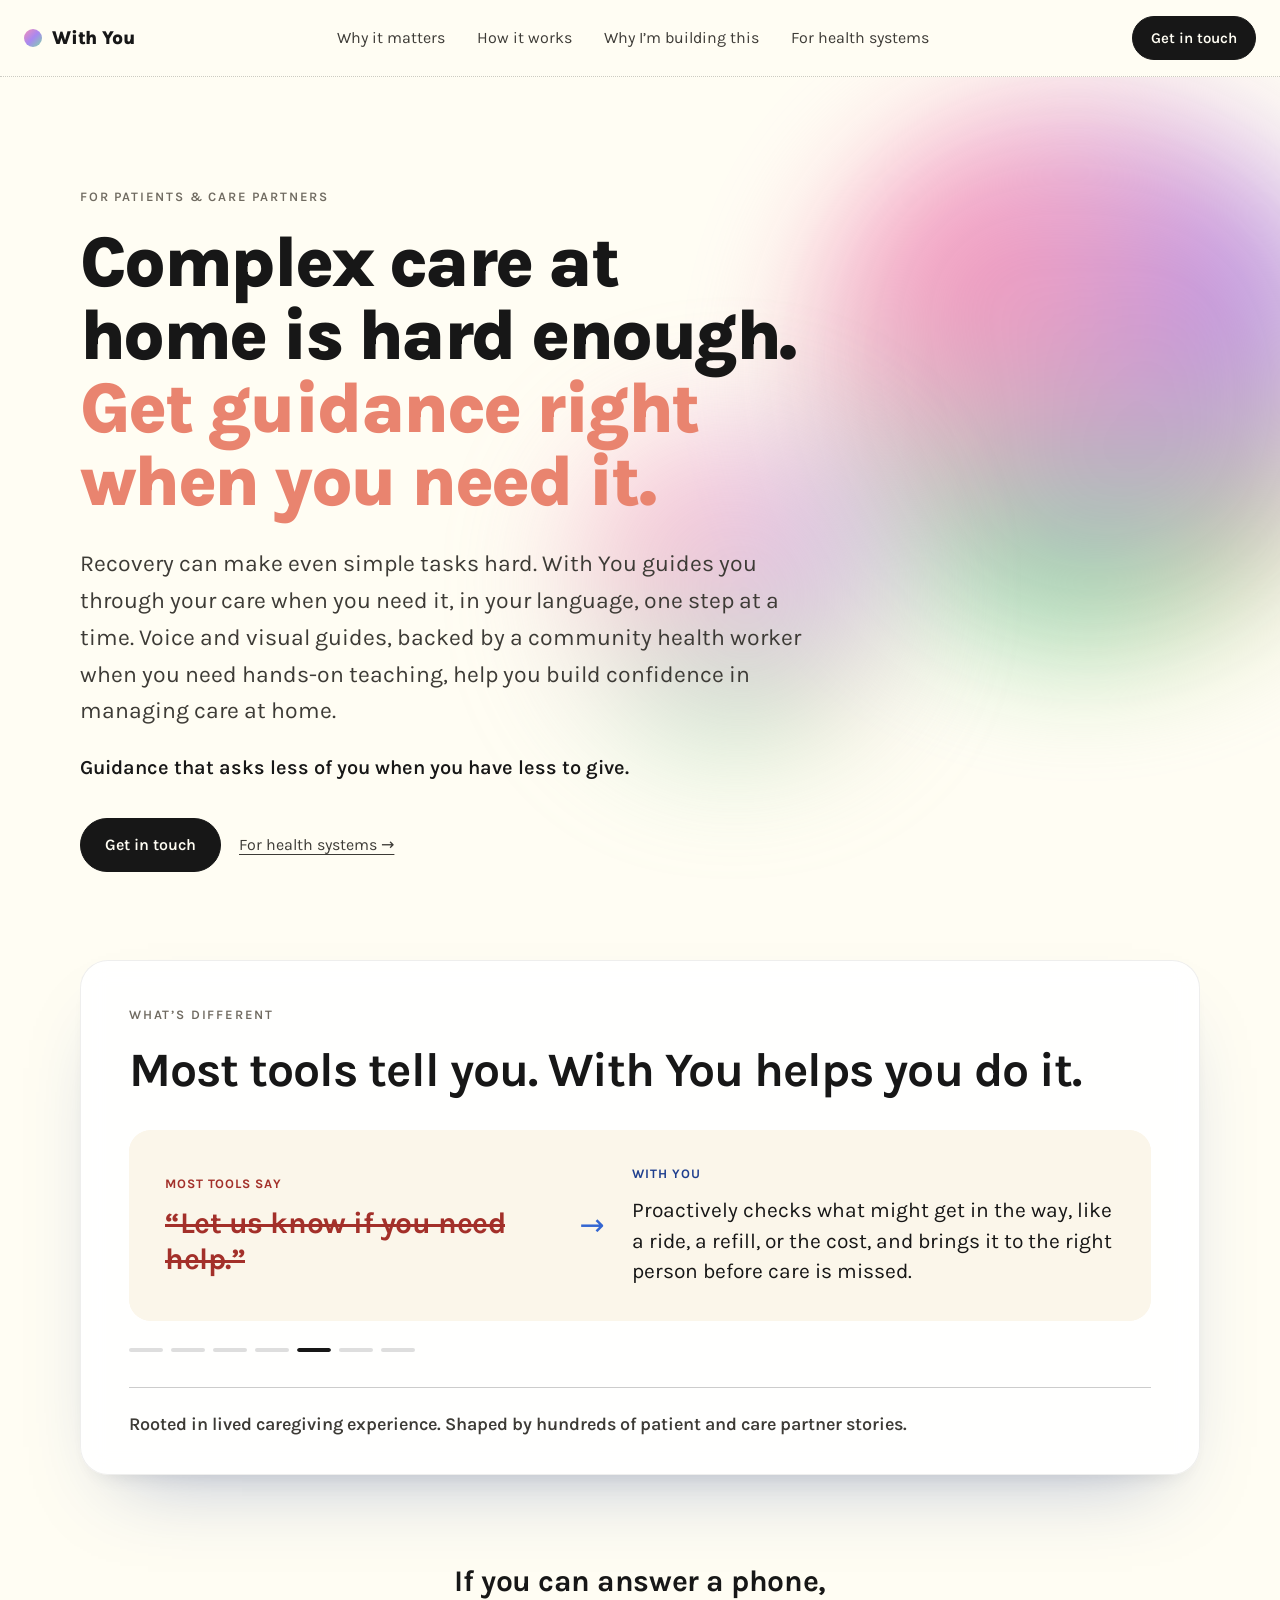
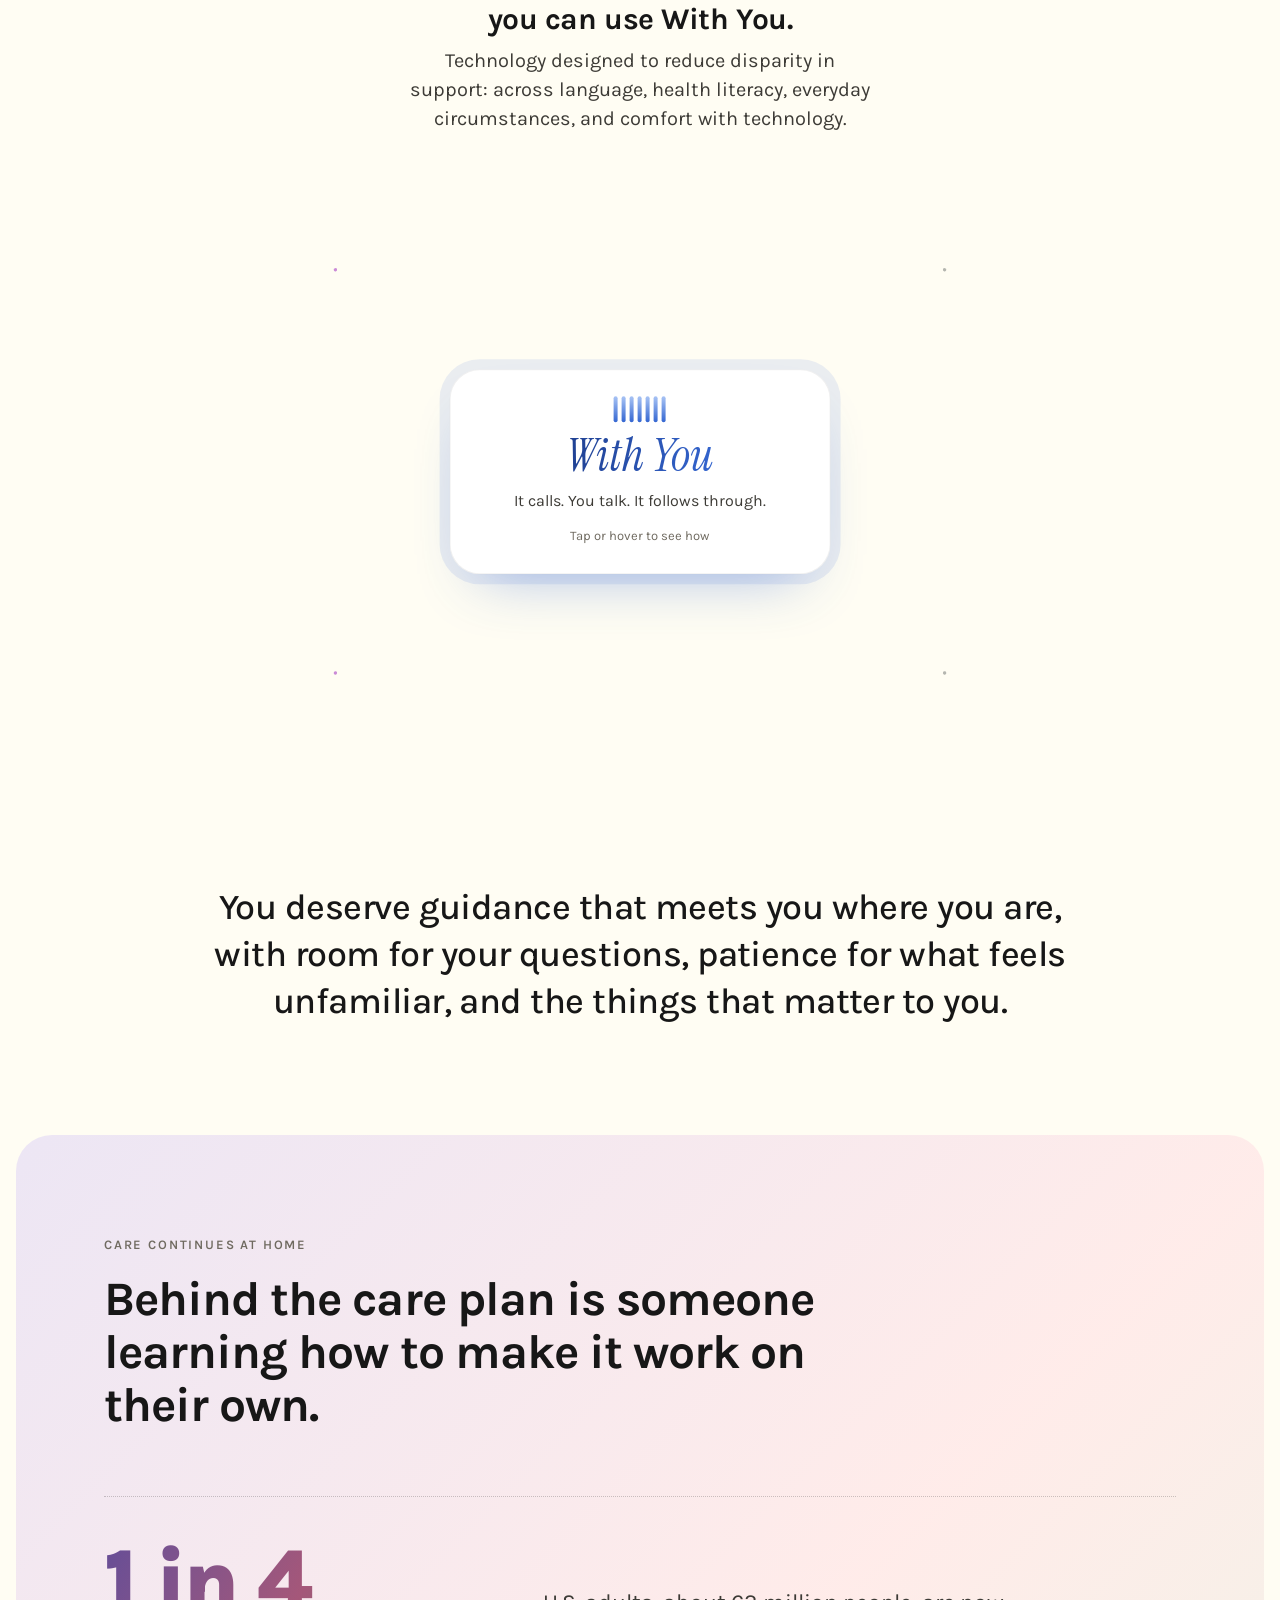
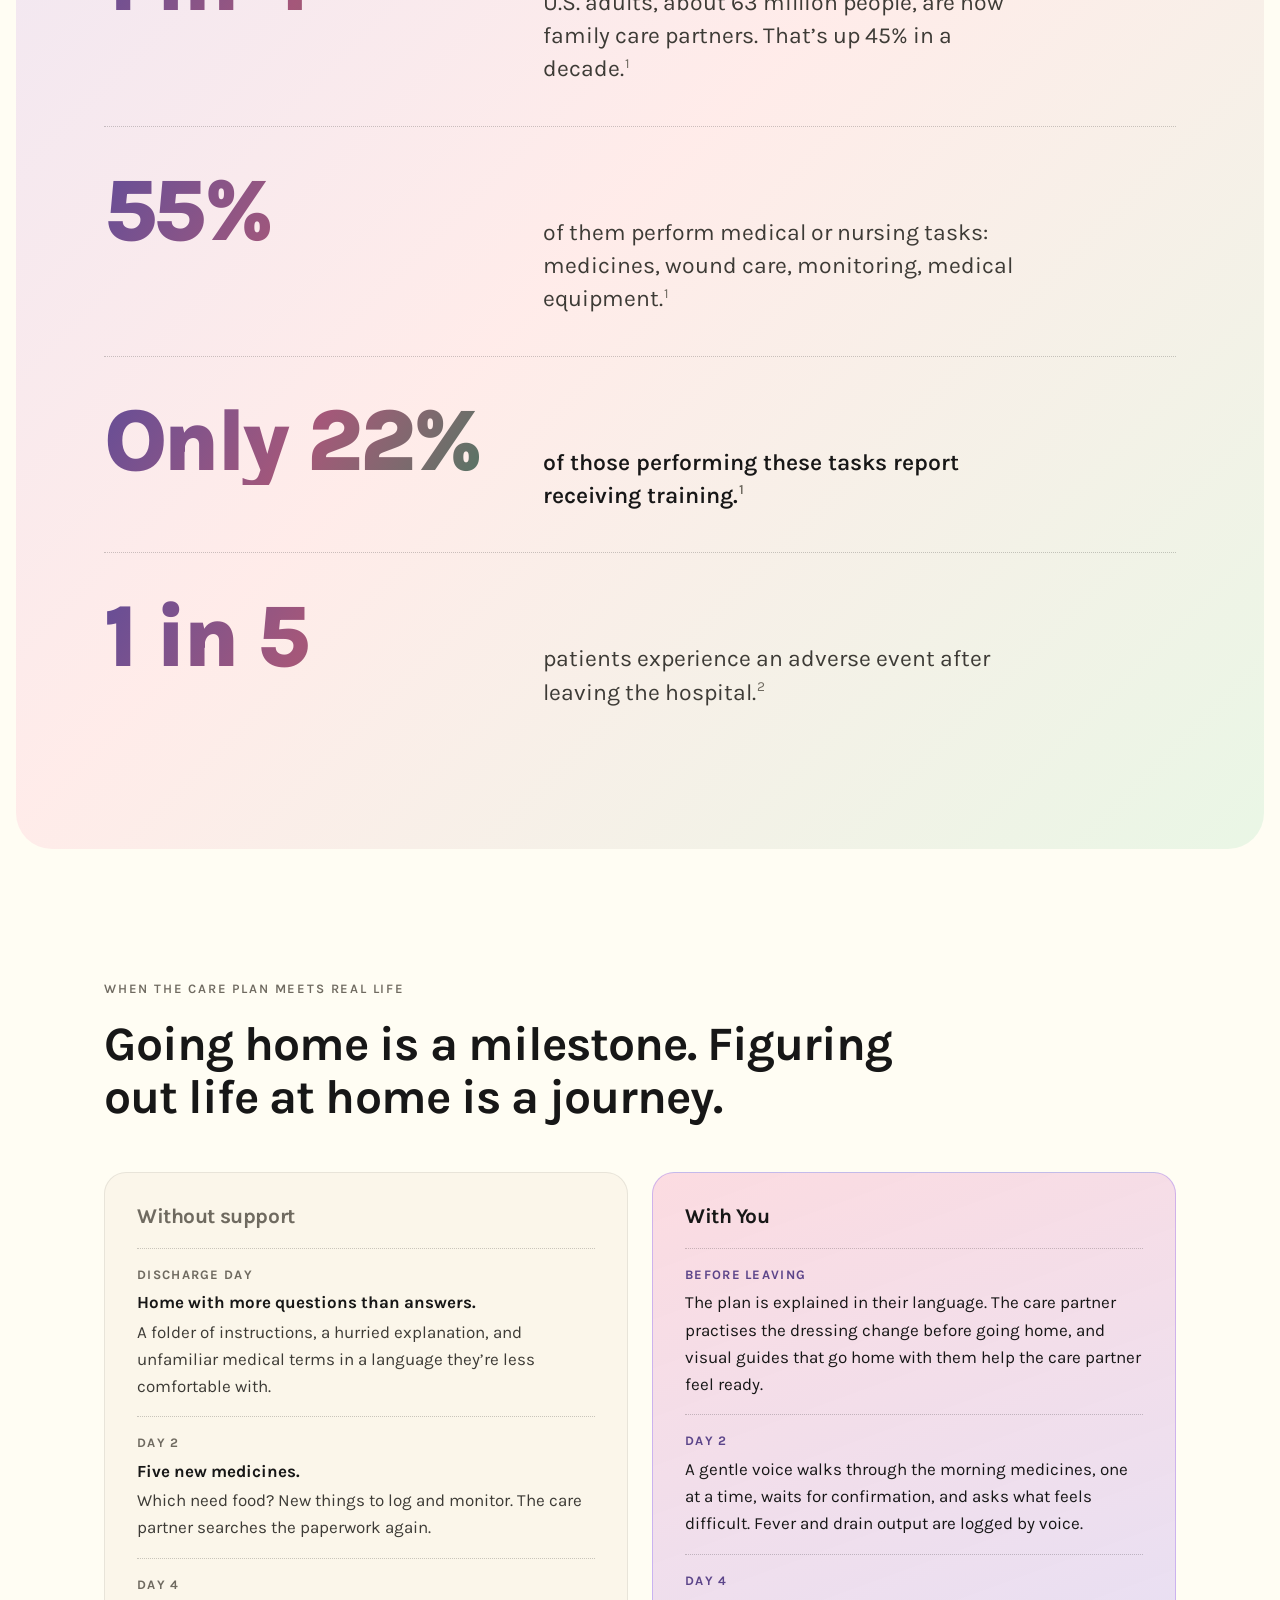
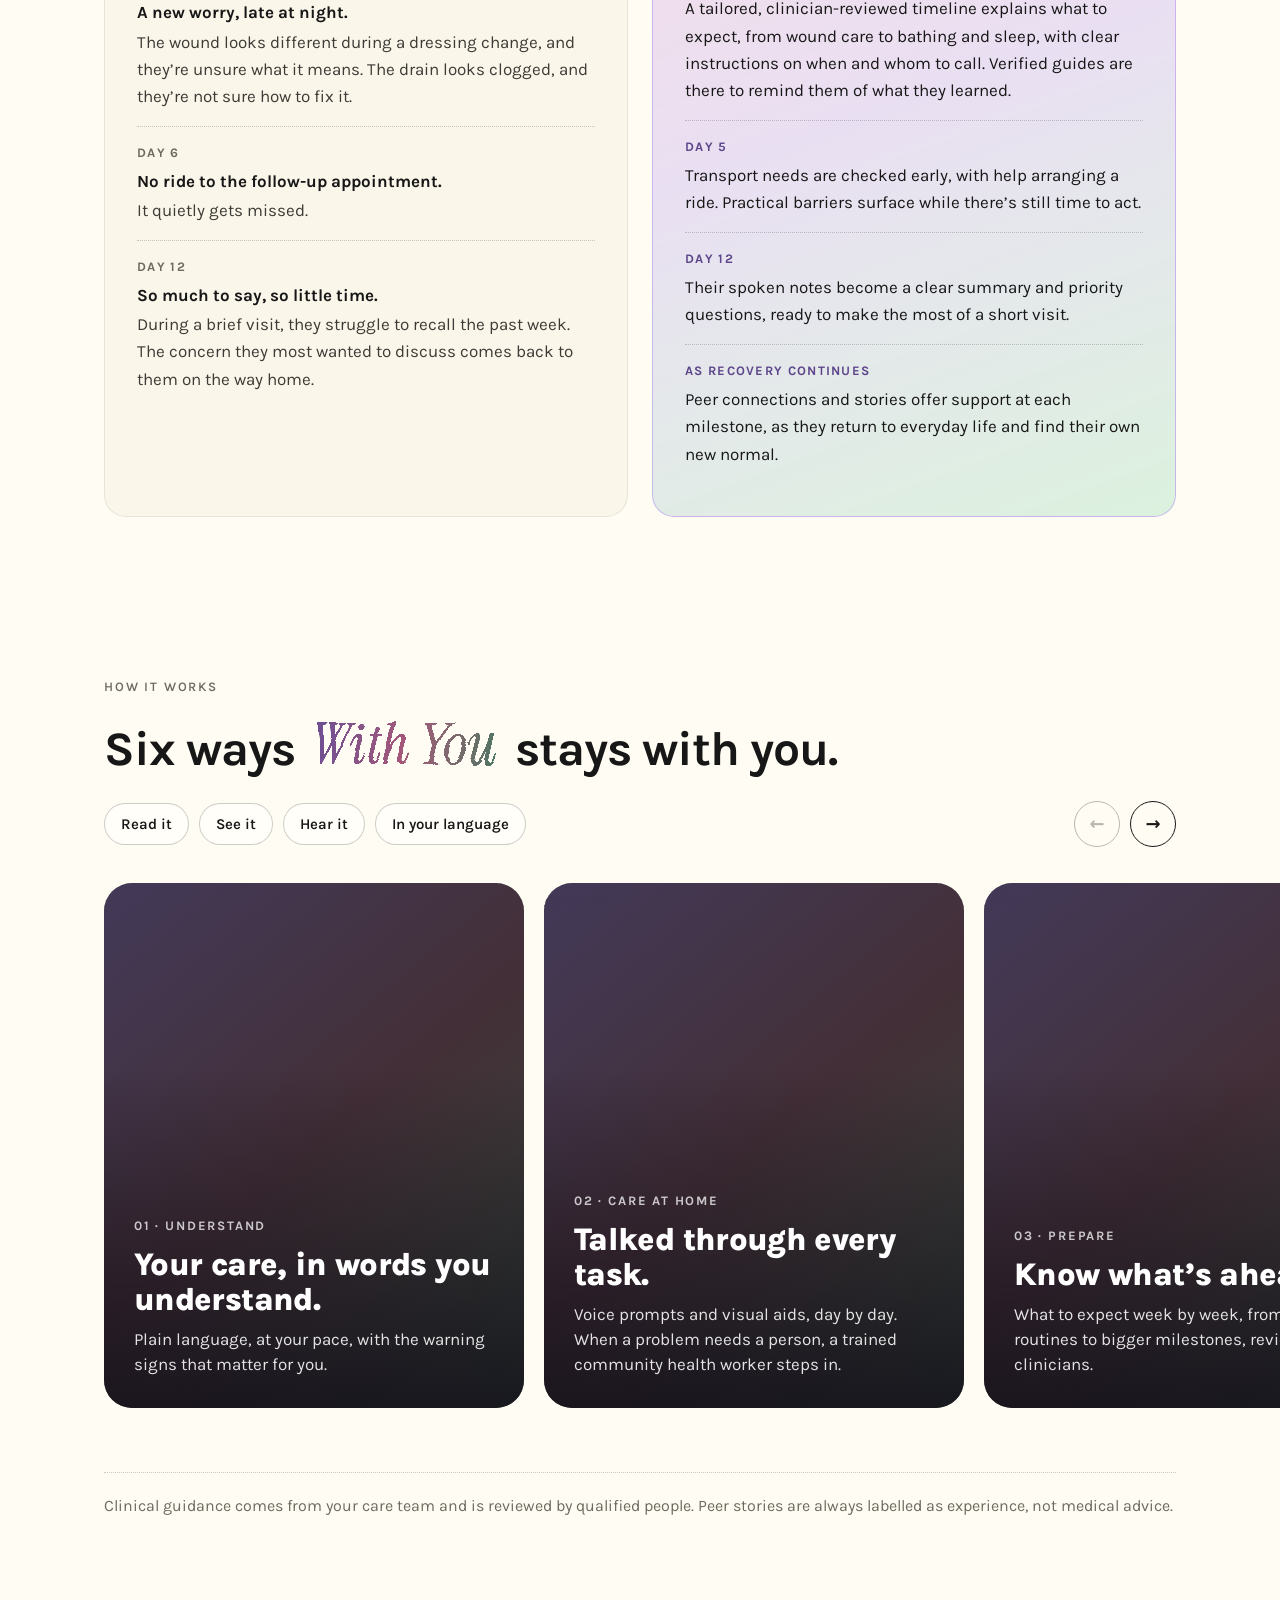
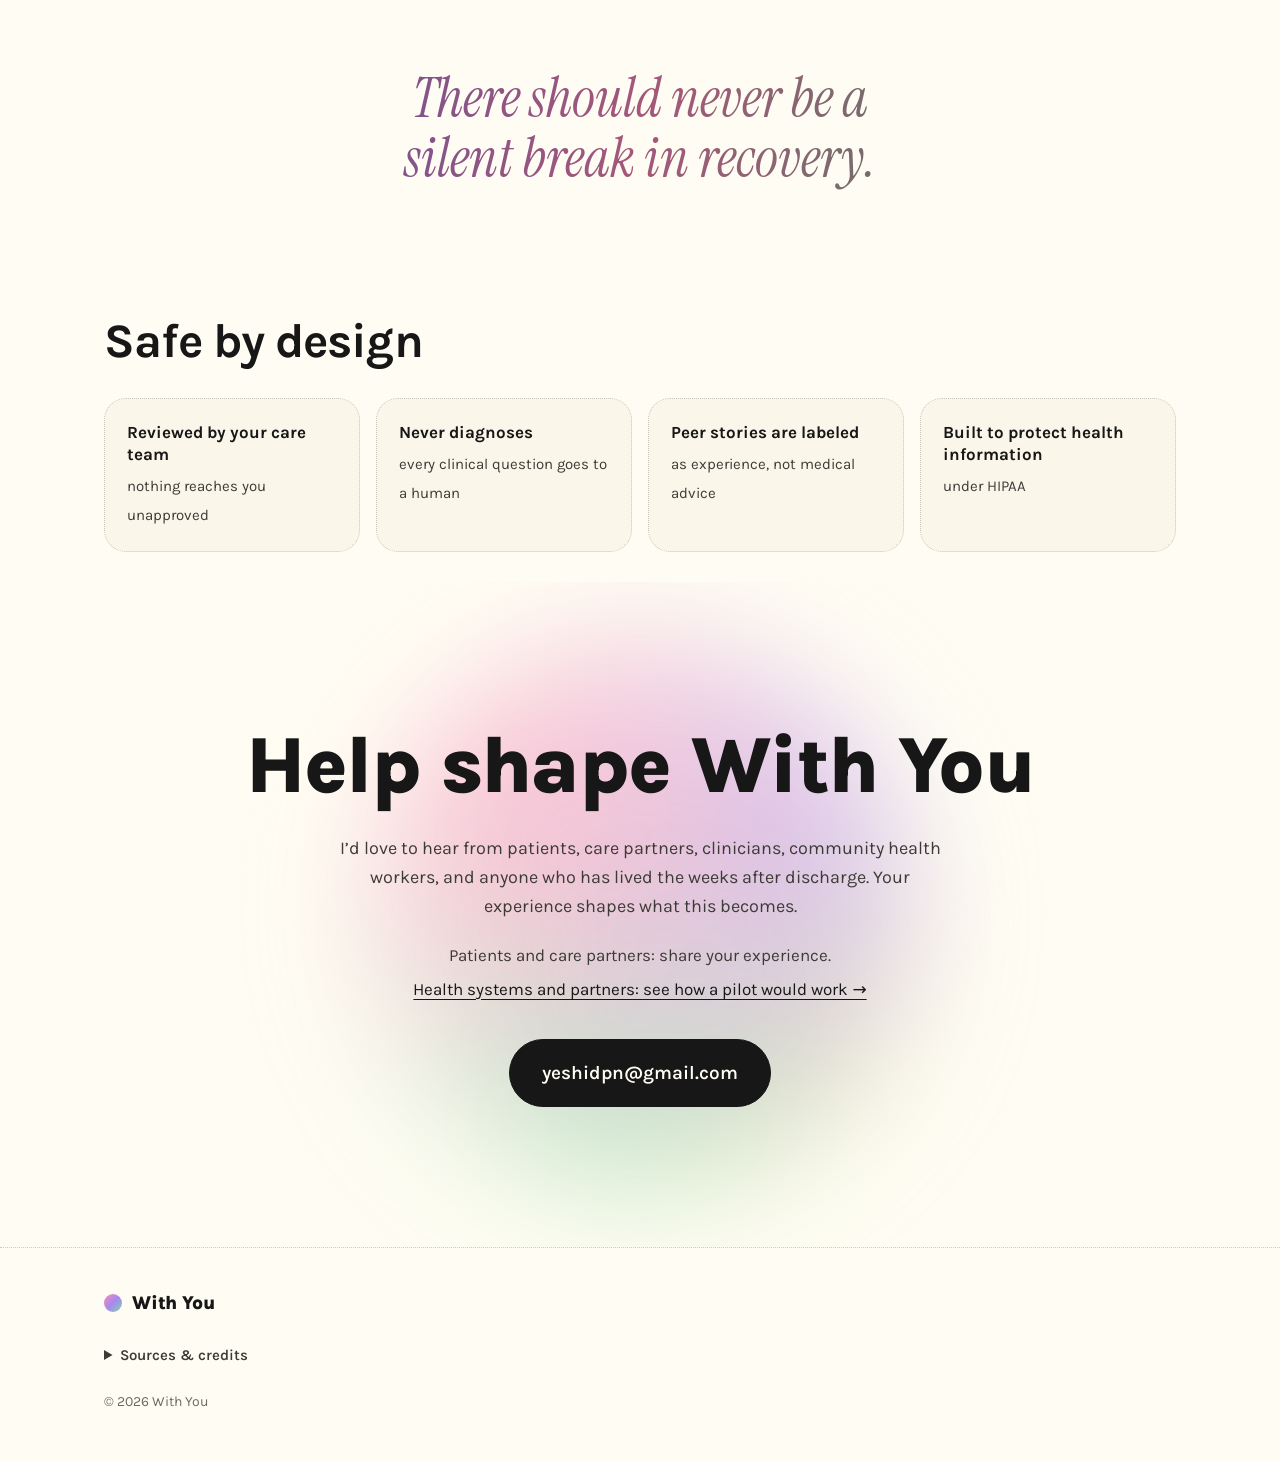
==== commit 8301e6e2: "Octopus lead: second line is the disparity line again Co-Authored-By: Claude Opus 5.5 <noreply@anthr" ====
--- a/index.html
+++ b/index.html
@@ -141,7 +141,7 @@
            the focused arm pops up a bubble with its detail -->
       <div class="octo-lead reveal">
         <p class="octo-lead-main">If you can answer a phone, you can use With You.</p>
-        <p class="octo-lead-sub">No reading, no typing, no menus. Just talk.</p>
+        <p class="octo-lead-sub">Technology designed to reduce disparity in support: across language, health literacy, everyday circumstances, and comfort with technology.</p>
       </div>
       <div class="octo reveal" aria-label="What With You does">
         <svg class="octo-arms" viewBox="0 0 1000 540" aria-hidden="true">
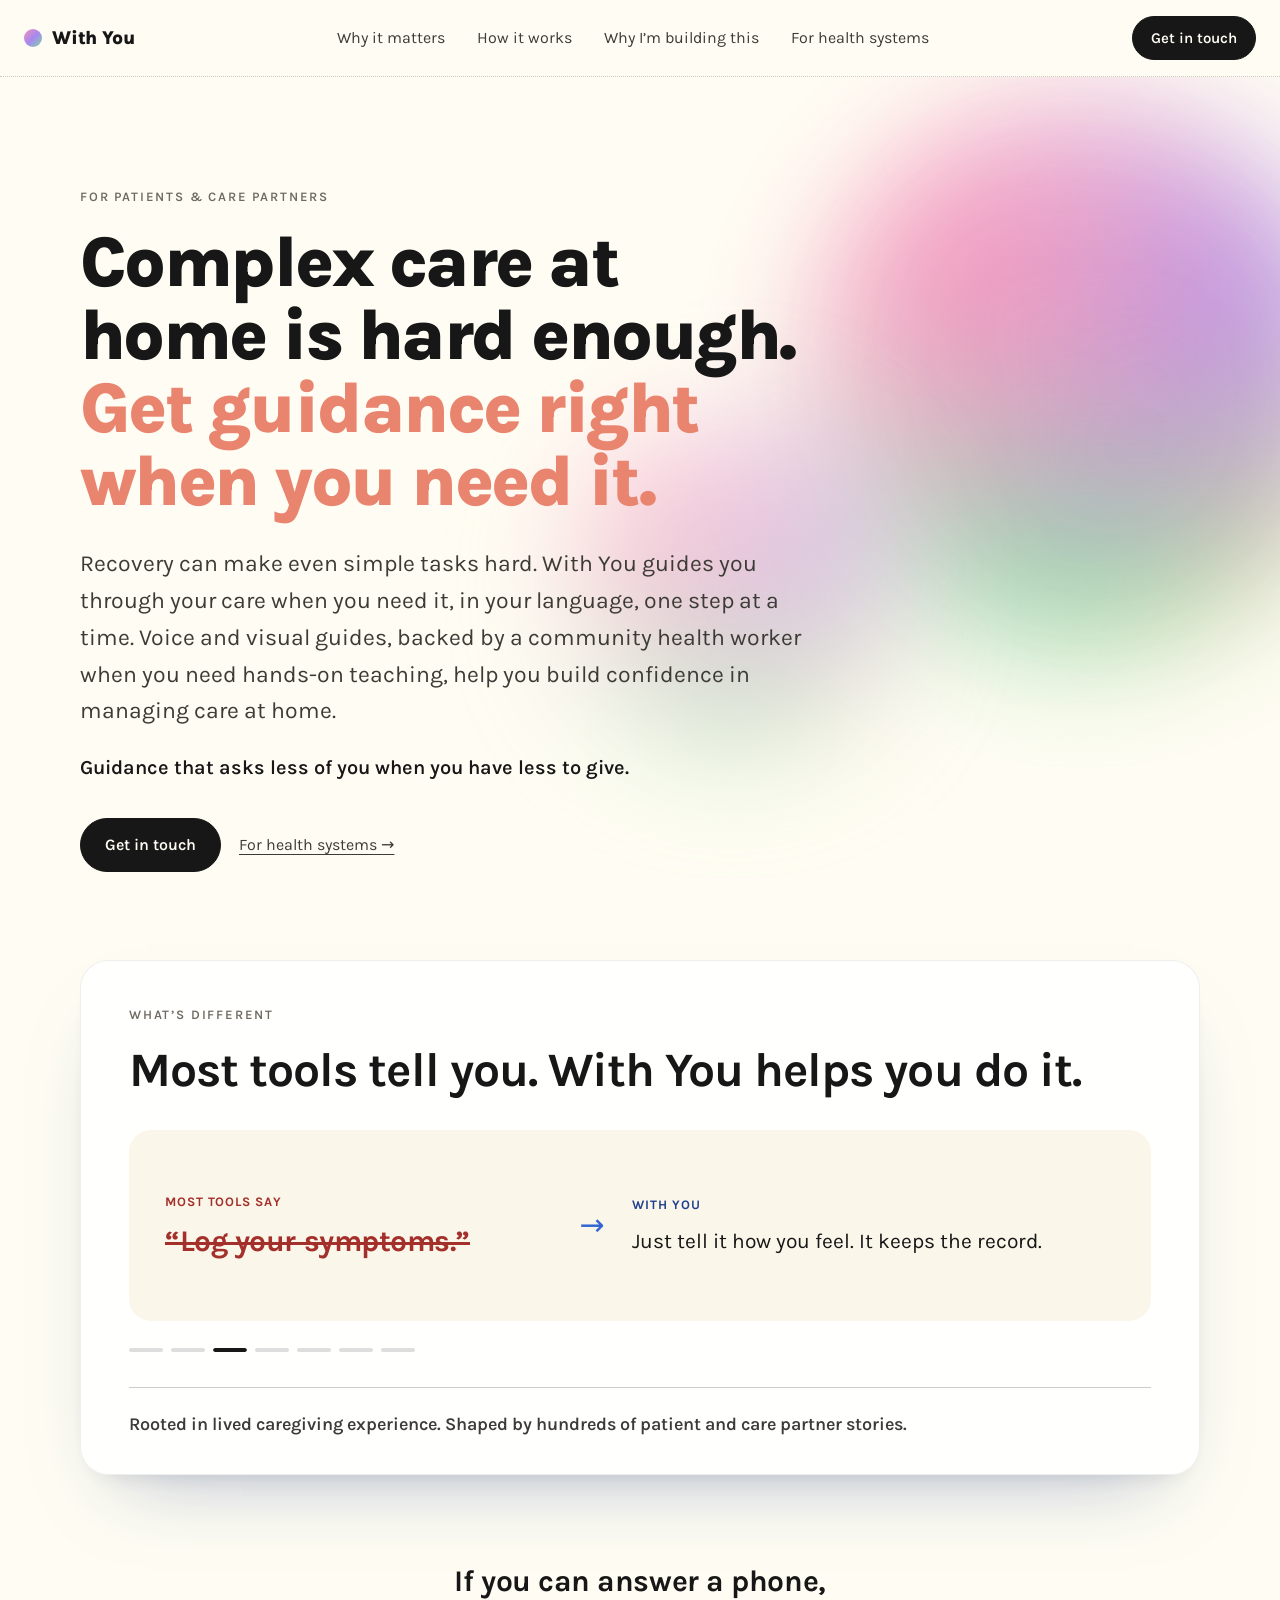
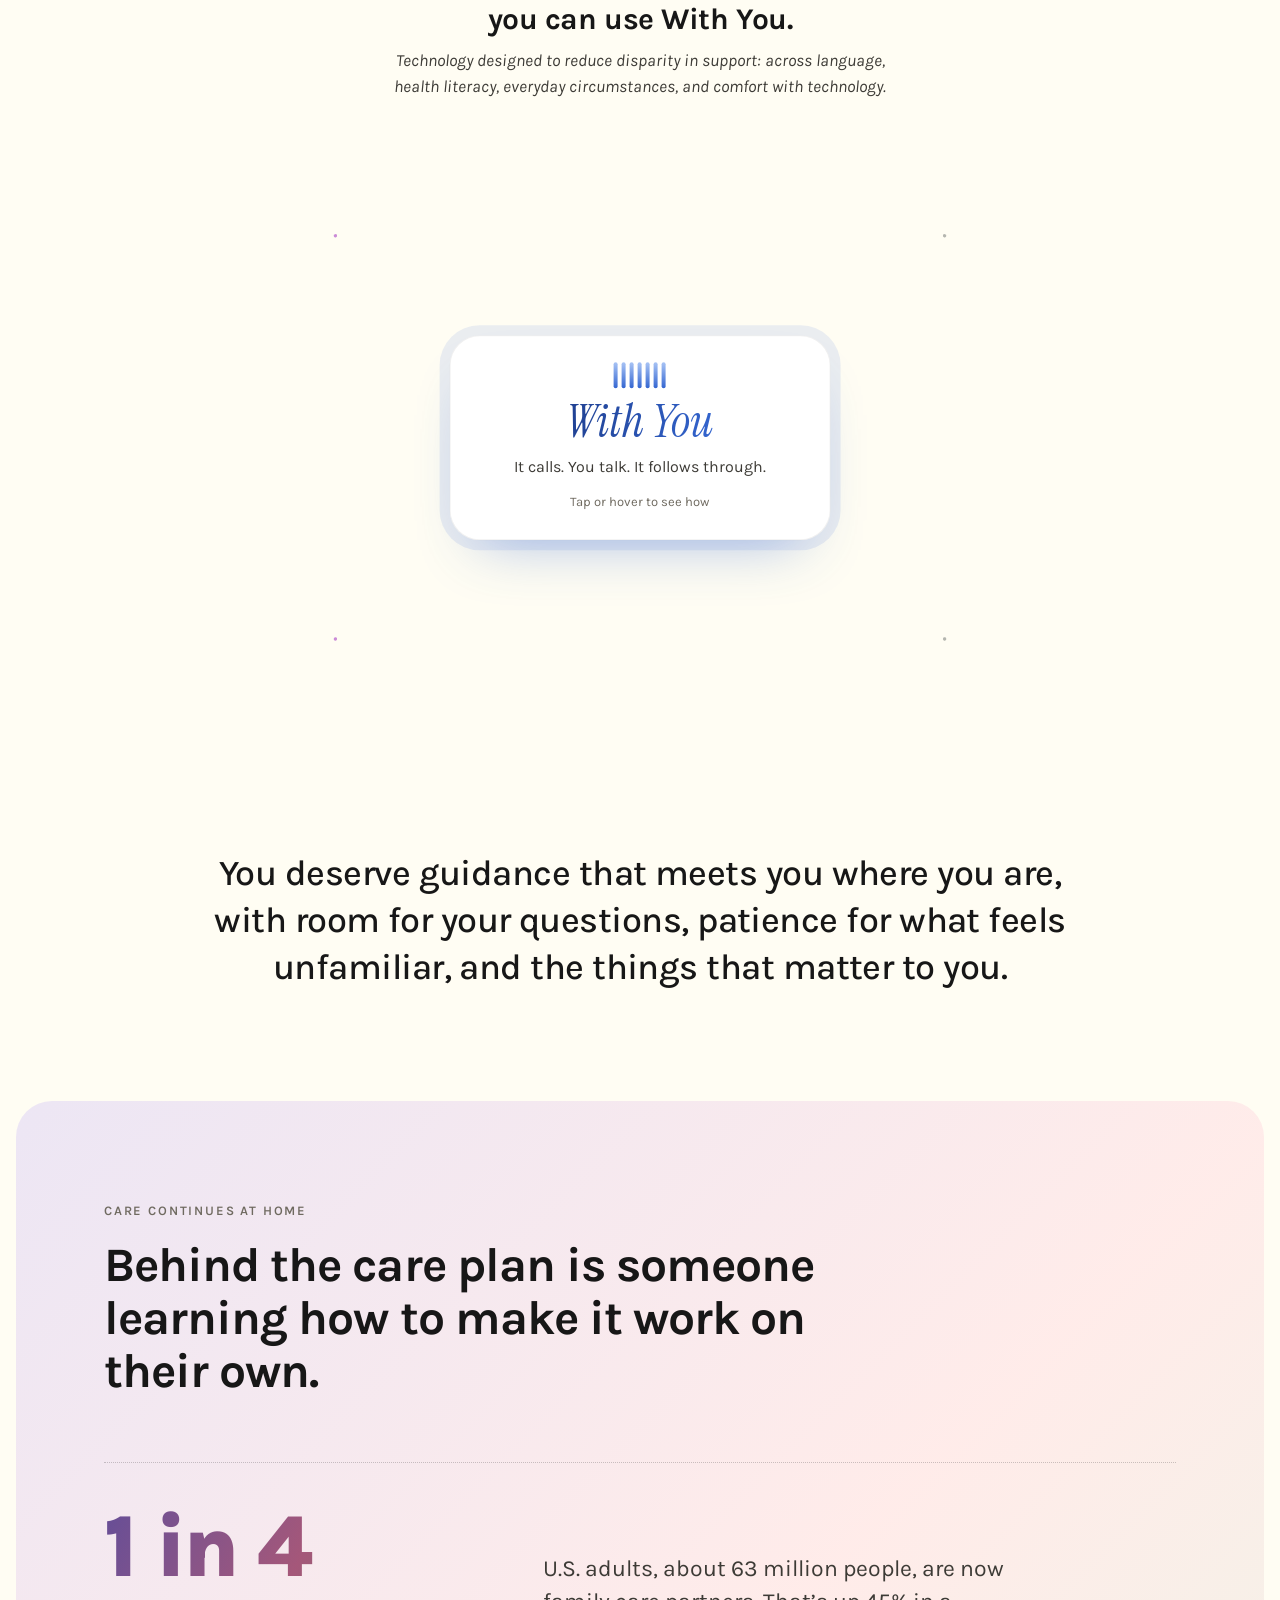
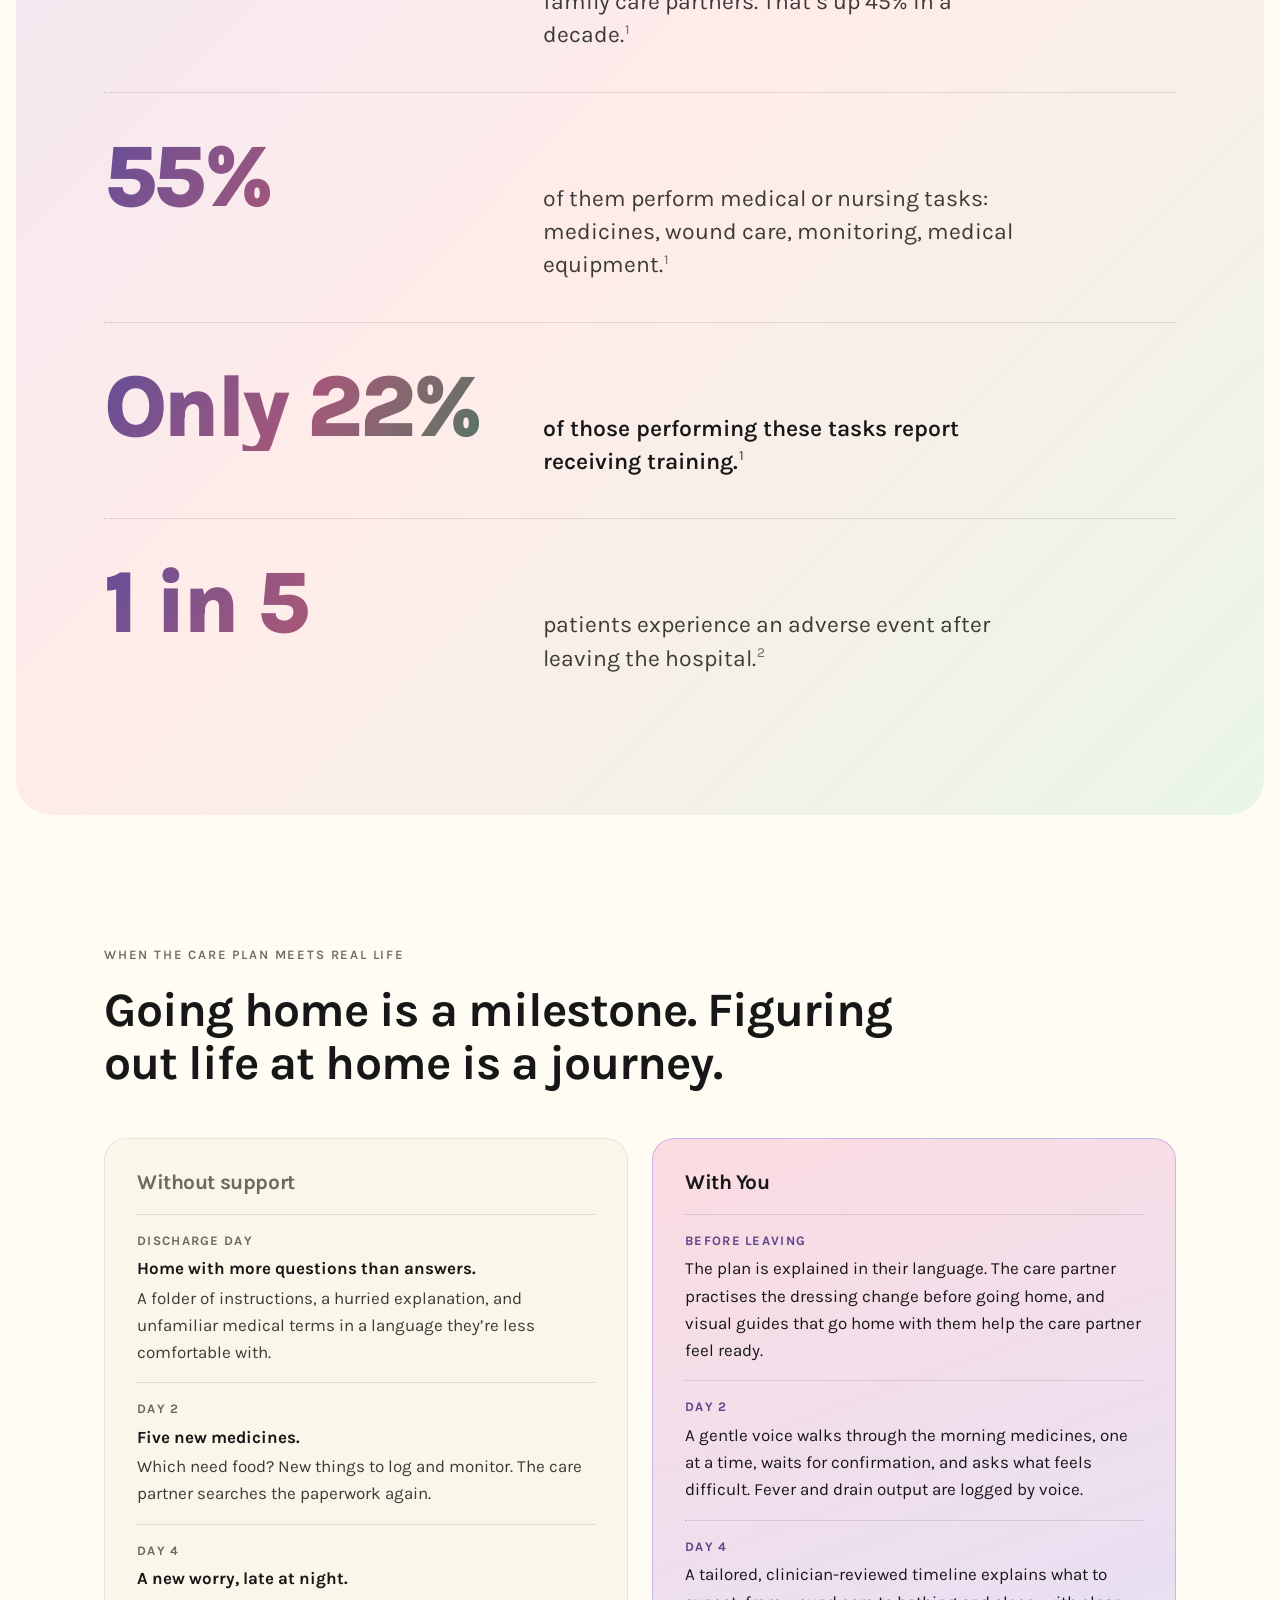
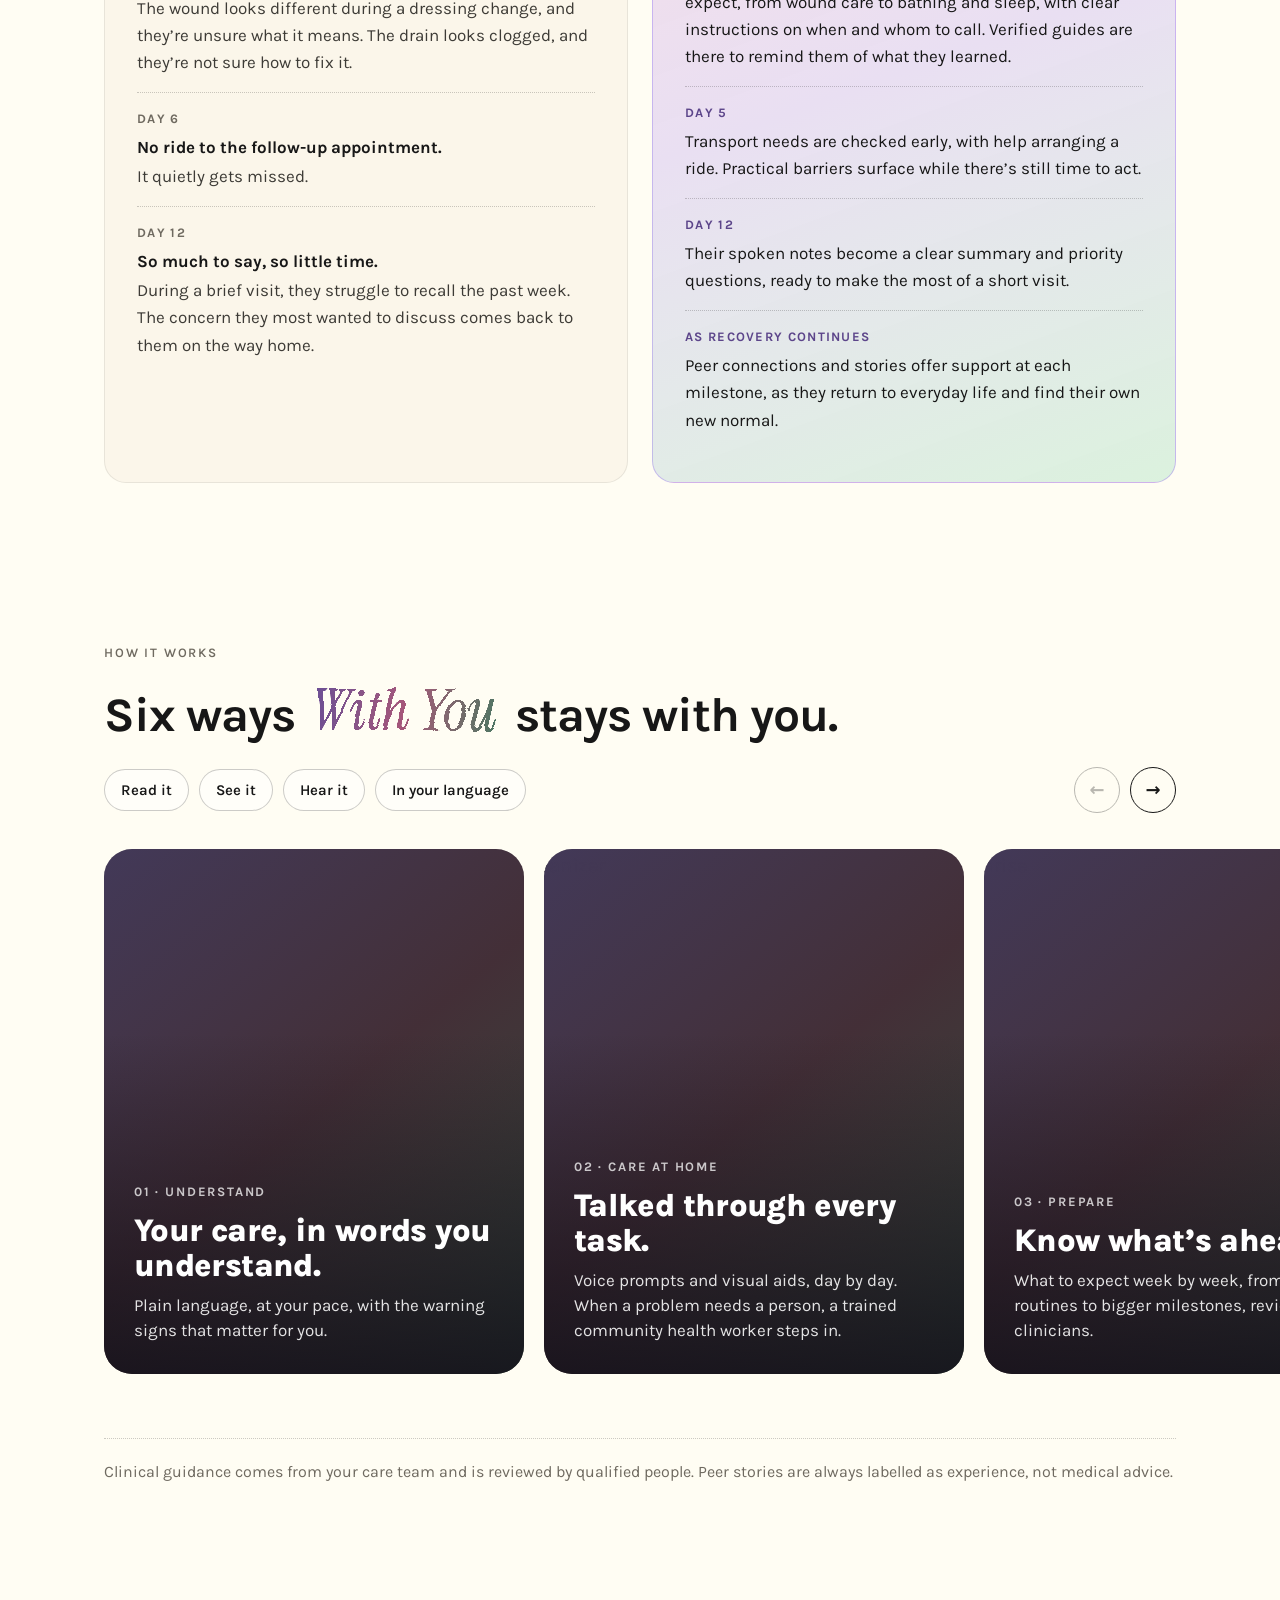
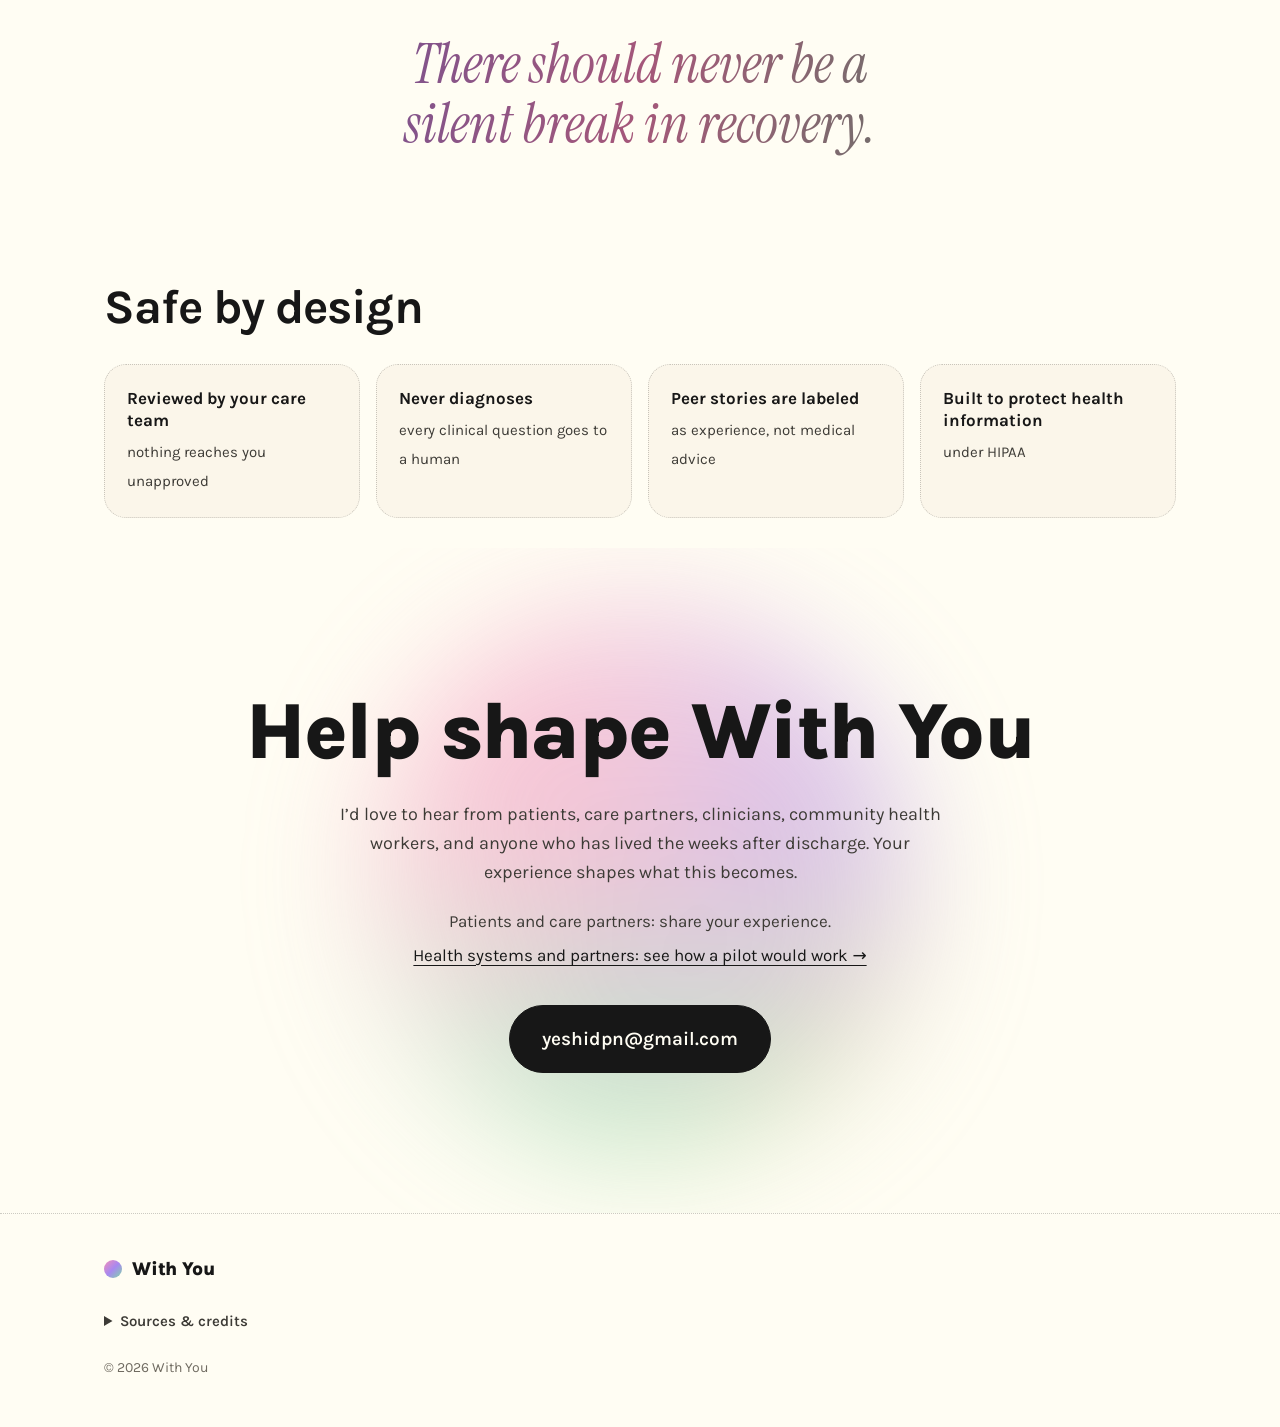
==== commit 71096a14: "Octopus arm 1: drop 'with no app to open' Co-Authored-By: Claude Opus 5.5 <noreply@anthropic.com>" ====
--- a/index.html
+++ b/index.html
@@ -179,7 +179,7 @@
           <li class="arm arm-l" data-arm="1" style="--d:0.00s;top:16.7%;right:78.2%">
             <button type="button" class="arm-label" aria-expanded="false" aria-controls="arm-1-detail">Rings when it’s time</button>
             <div class="arm-subs" id="arm-1-detail">
-              <p class="arm-how">Like a phone call. Answer and it starts talking, with no app to open. If no one picks up, it tries again, then calls your care partner.</p>
+              <p class="arm-how">Like a phone call. Answer and it starts talking. If no one picks up, it tries again, then calls your care partner.</p>
               <p class="arm-example">“Good morning, Mr. Lee. It’s time for your 8 o’clock medicines.”</p>
             </div>
           </li>
--- a/styles.css
+++ b/styles.css
@@ -298,7 +298,7 @@
 .octo-lead {
   position: relative;
   z-index: 1;
-  max-width: 46ch;
+  max-width: 980px;
   margin: 88px auto 0;
   padding: 0 24px;
   font-size: clamp(19px, 1.9vw, 23px);
@@ -309,8 +309,8 @@
   color: var(--ink);
 }
 .octo-lead p { margin: 0; }
-.octo-lead-main { font-size: clamp(22px, 2.5vw, 30px); font-weight: 700; letter-spacing: -0.015em; line-height: 1.25; color: var(--ink); }
-.octo-lead-sub { margin-top: 8px !important; font-size: clamp(17px, 1.6vw, 20px); font-weight: 400; color: var(--ink-2); }
+.octo-lead-main { max-width: 34ch; margin: 0 auto !important; font-size: clamp(22px, 2.5vw, 30px); font-weight: 700; letter-spacing: -0.015em; line-height: 1.25; color: var(--ink); }
+.octo-lead-sub { max-width: 72ch; margin: 10px auto 0 !important; font-size: clamp(15px, 1.35vw, 17px); font-style: italic; font-weight: 400; line-height: 1.5; color: var(--ink-2); }
 .octo-lead + .octo { margin-top: 36px; }
 .octo {
   position: relative;
@@ -897,6 +897,11 @@
 .pilot-needs { list-style: none; margin: 10px 0 0; padding: 0; display: flex; flex-wrap: wrap; gap: 10px; }
 .pilot-needs li { padding: 8px 16px; border-radius: 999px; background: rgba(255, 255, 255, 0.7); border: 1px solid rgba(23, 23, 23, 0.1); font-size: 15px; font-weight: 600; }
 .pilot-card .btn { margin-top: 30px; }
+.pilot-email { display: flex; flex-wrap: wrap; align-items: center; gap: 10px 16px; margin-top: 28px; padding: 20px 22px; border-radius: 20px; background: rgba(255, 255, 255, 0.75); border: 1px solid rgba(23, 23, 23, 0.1); scroll-margin-top: 100px; }
+.pp .pilot-card .pilot-email-k { flex-basis: 100%; margin: 0; font-weight: 600; color: var(--ink-2); }
+.pp .pilot-card .pilot-email-addr { margin: 0; font-size: clamp(20px, 2.4vw, 26px); font-weight: 800; letter-spacing: -0.01em; color: var(--ink); user-select: all; overflow-wrap: anywhere; }
+.pilot-email .btn { margin-top: 0; }
+.pilot-email-done { font-size: 14px; color: var(--ink-2); }
 
 /* sources */
 .pp-sources { padding-bottom: 70px; }
@@ -1030,6 +1035,18 @@
 }
 
 @media (max-width: 960px) {
+  /* narrow screens: hub on top, then all six arms as a numbered list, always shown */
+  .octo { aspect-ratio: auto; margin-top: 56px; }
+  .octo-arms { display: none; }
+  .hub { position: static; transform: none !important; width: auto; min-height: 0; margin-bottom: 18px; cursor: default; }
+  .hub-hint { display: none; }
+  .arms { counter-reset: arm; display: grid; gap: 10px; }
+  .arm, .arm-l, .arm-r { position: static !important; opacity: 1 !important; transform: none !important; max-width: none; text-align: left; counter-increment: arm; padding: 16px 16px 14px; border-radius: 18px; background: #fff; border: 1px solid rgba(23, 23, 23, 0.1); }
+  .arm-label, .arm.on .arm-label, .octo[data-active] .arm:not(.on) .arm-label { display: block; width: 100%; padding: 0; border: 0; border-radius: 0; background: none; color: var(--ink); opacity: 1; transform: none !important; cursor: default; font-size: 17px; font-weight: 700; line-height: 1.3; }
+  .arm-label::before { content: counter(arm) ". "; color: var(--hub-blue-deep); }
+  .arm-subs, .arm-up .arm-subs, .arm.on .arm-subs { position: static; width: auto; max-width: none; margin: 6px 0 0; padding: 0; border: 0; background: none; box-shadow: none; opacity: 1; transform: none; pointer-events: auto; font-size: 16px; color: var(--ink-2); }
+  .arm-subs::before { display: none; }
+  .arm-example { font-size: 15px; }
 }
 @media (max-width: 720px) {
   body { font-size: 17px; }
@@ -1056,18 +1073,6 @@
   .orb-1 { width: 340px; height: 340px; right: -140px; top: 0; }
   .orb-2 { right: 40px; top: 360px; width: 220px; height: 220px; }
   /* phones: hub on top, the seven points listed below it */
-  /* phones: hub on top, then all six arms as a numbered list, always shown */
-  .octo { aspect-ratio: auto; margin-top: 56px; }
-  .octo-arms { display: none; }
-  .hub { position: static; transform: none !important; width: auto; min-height: 0; margin-bottom: 18px; cursor: default; }
-  .hub-hint { display: none; }
-  .arms { counter-reset: arm; display: grid; gap: 10px; }
-  .arm, .arm-l, .arm-r { position: static !important; opacity: 1 !important; transform: none !important; max-width: none; text-align: left; counter-increment: arm; padding: 16px 16px 14px; border-radius: 18px; background: #fff; border: 1px solid rgba(23, 23, 23, 0.1); }
-  .arm-label, .arm.on .arm-label, .octo[data-active] .arm:not(.on) .arm-label { display: block; width: 100%; padding: 0; border: 0; border-radius: 0; background: none; color: var(--ink); opacity: 1; transform: none !important; cursor: default; font-size: 17px; font-weight: 700; line-height: 1.3; }
-  .arm-label::before { content: counter(arm) ". "; color: var(--hub-blue-deep); }
-  .arm-subs, .arm-up .arm-subs, .arm.on .arm-subs { position: static; width: auto; max-width: none; margin: 6px 0 0; padding: 0; border: 0; background: none; box-shadow: none; opacity: 1; transform: none; pointer-events: auto; font-size: 16px; color: var(--ink-2); }
-  .arm-subs::before { display: none; }
-  .arm-example { font-size: 15px; }
   .belief { padding: 80px 16px; }
   .hero-link { margin-left: 0; }
   /* What's different: the billboard stacks, generic line above the With You line */
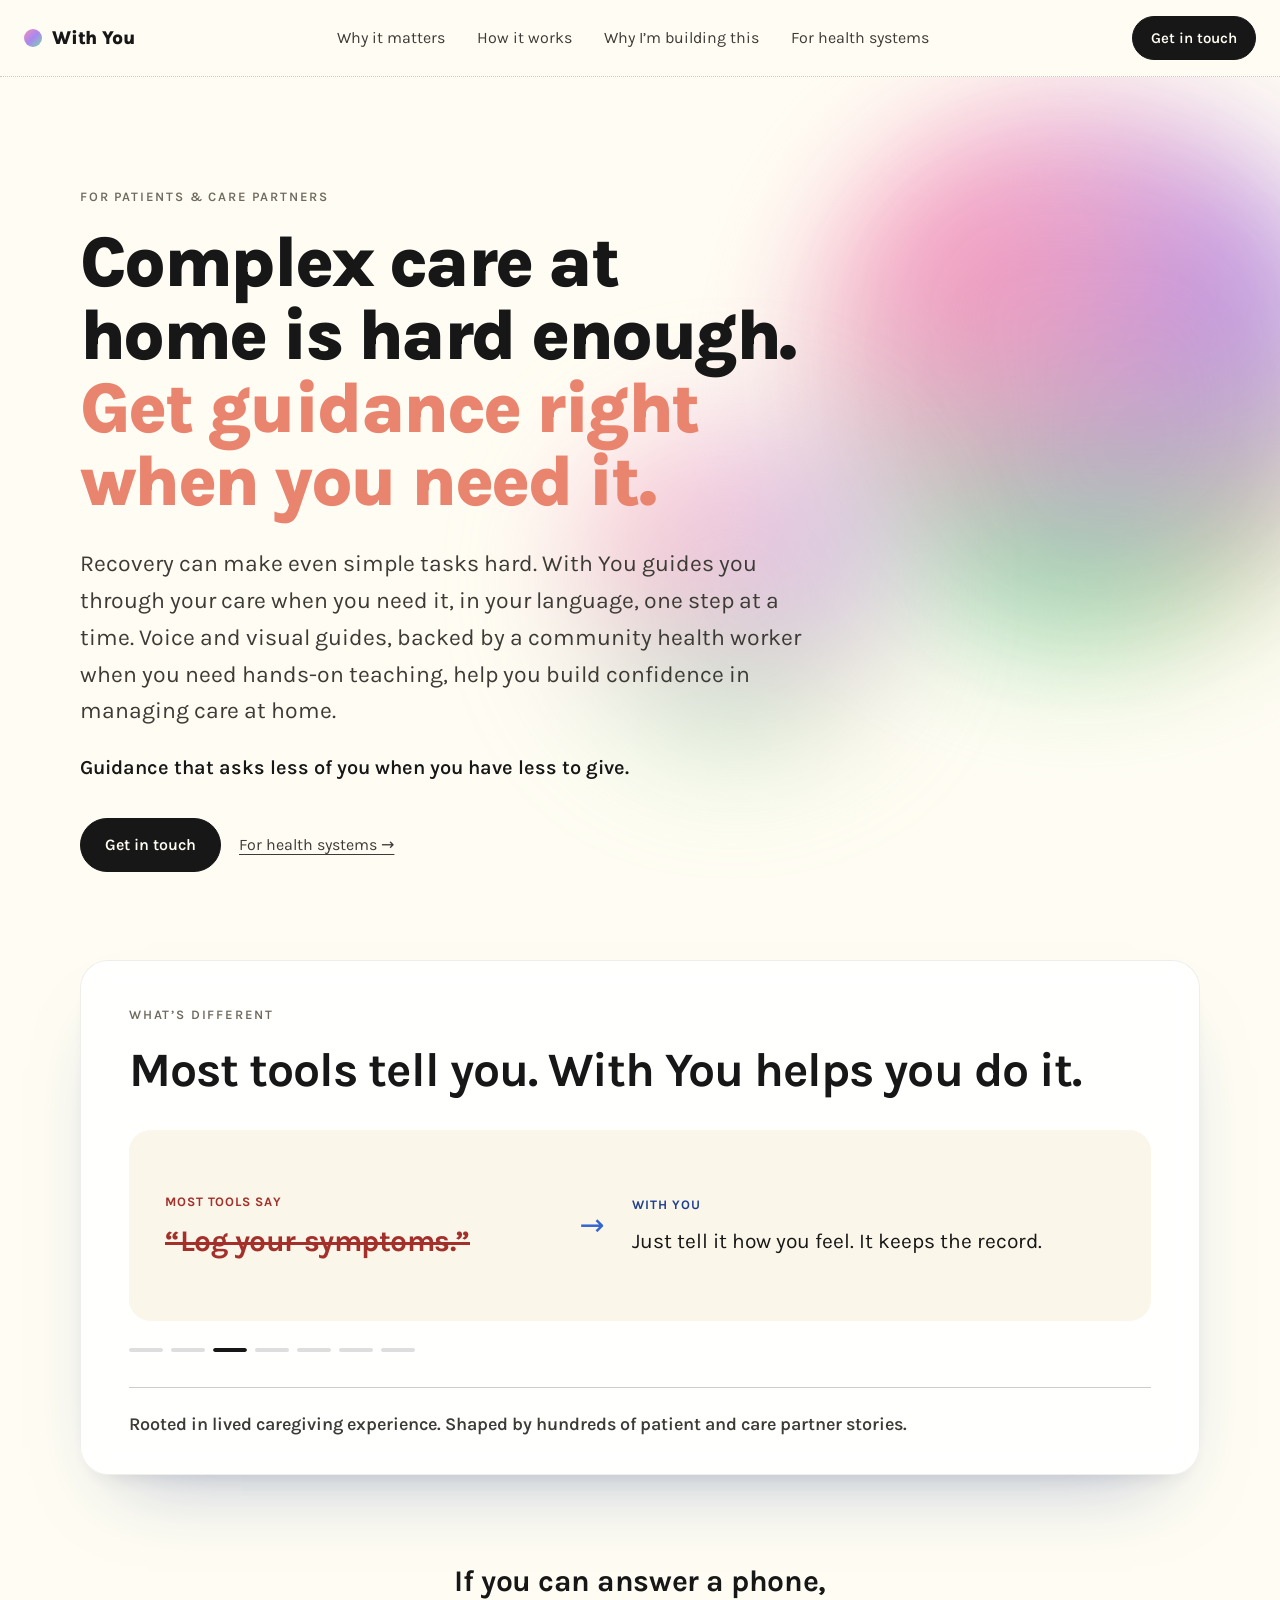
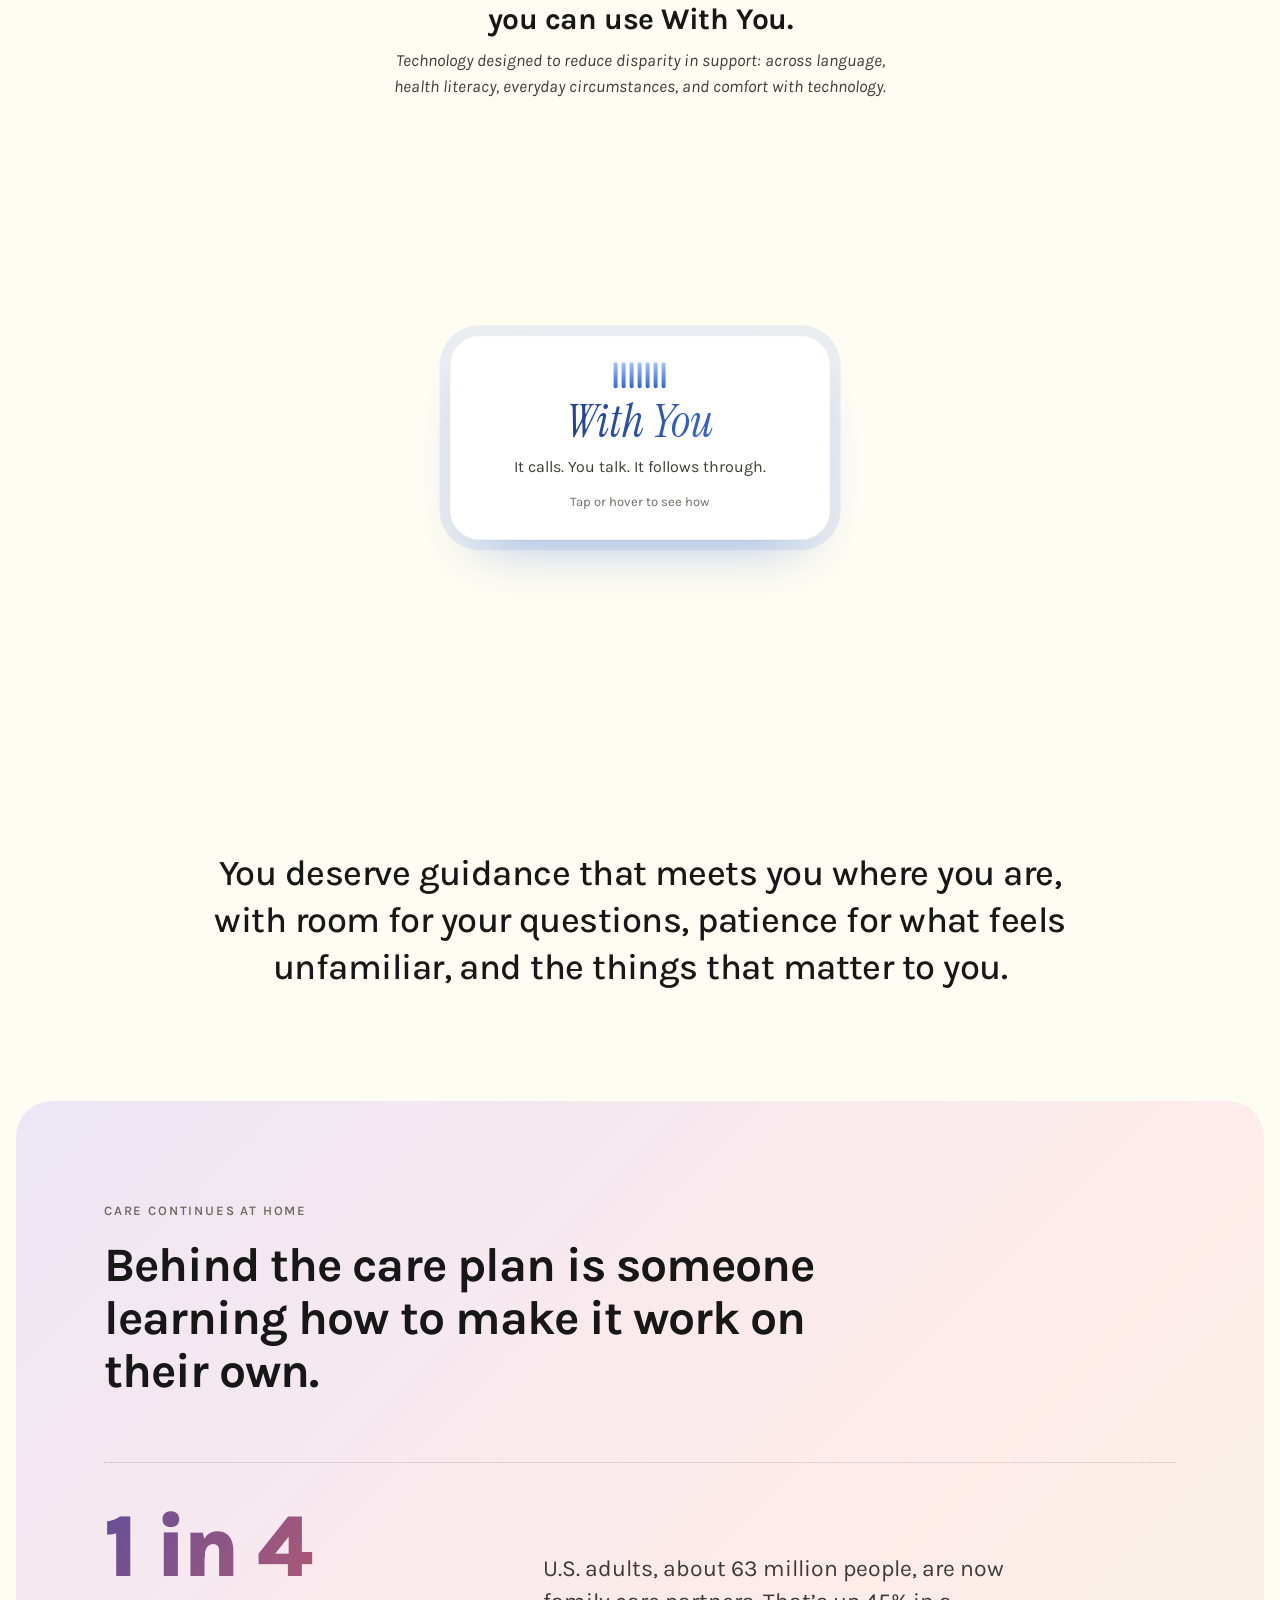
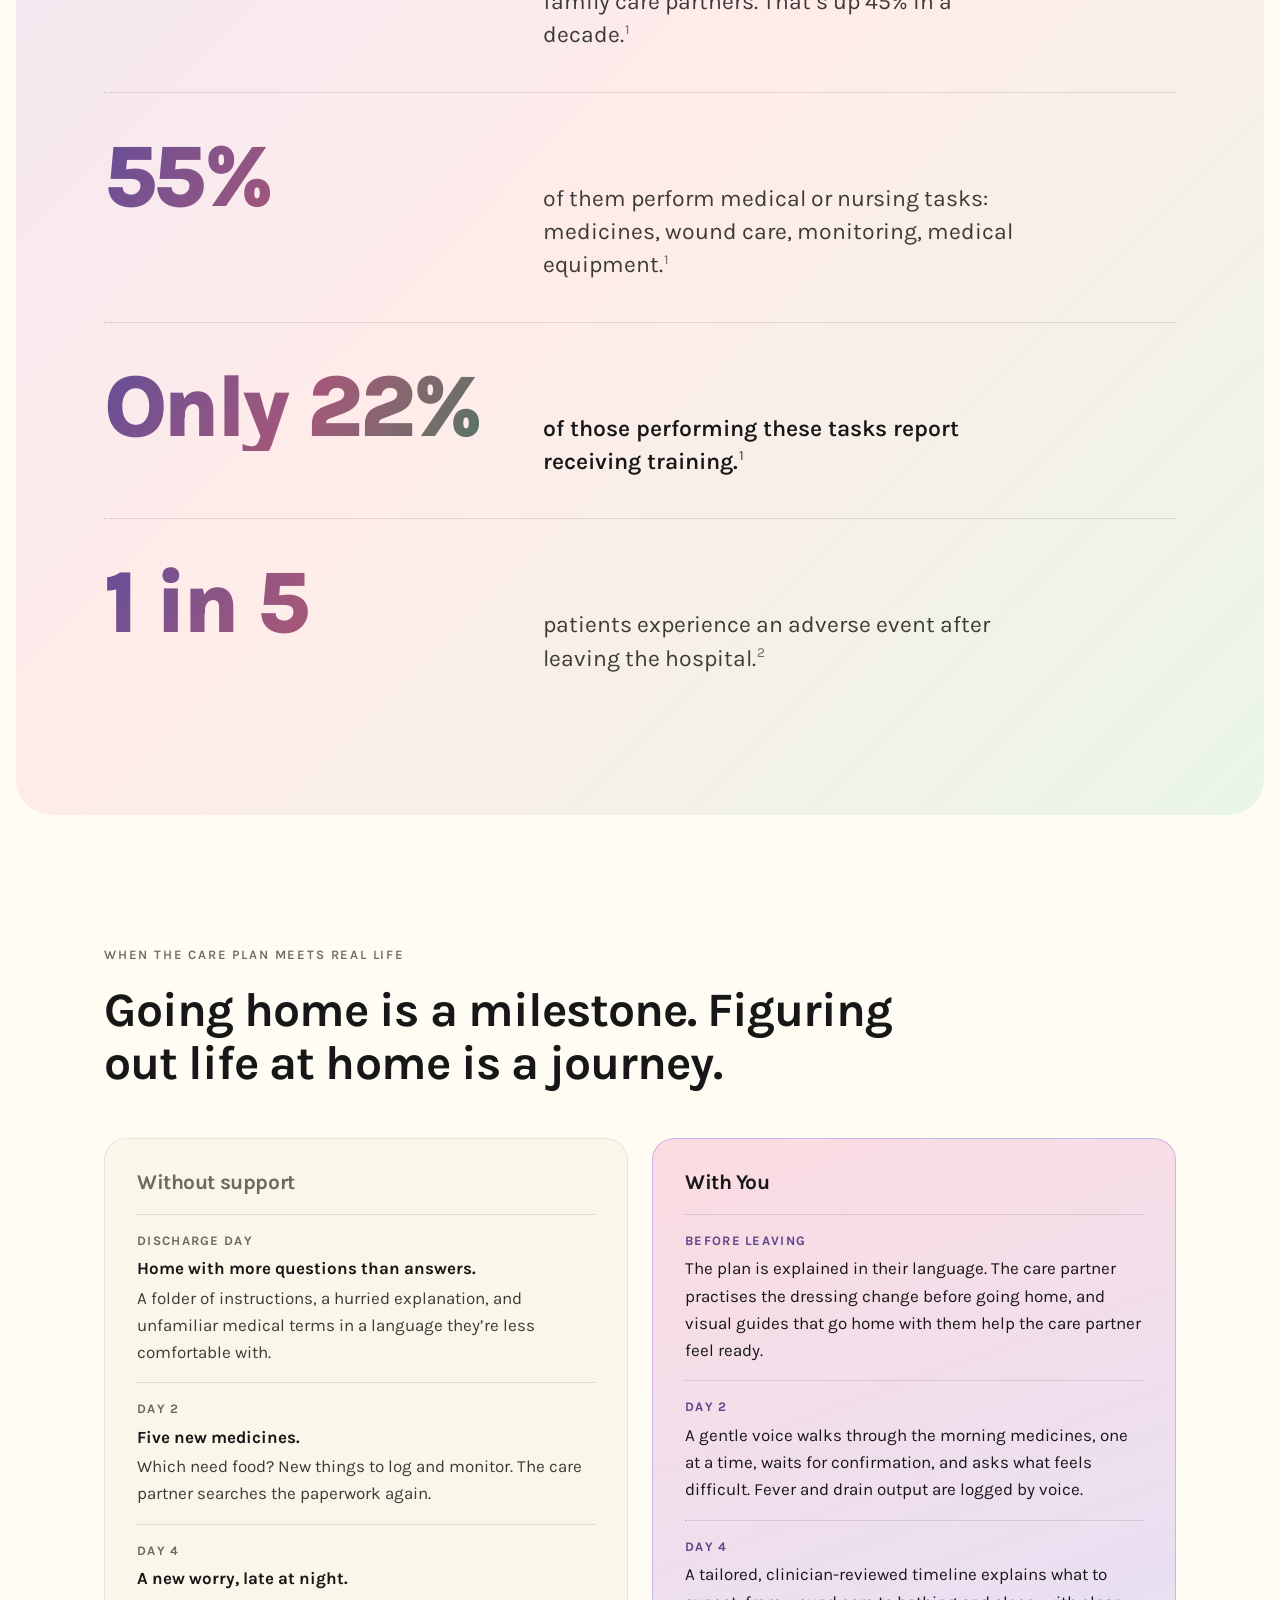
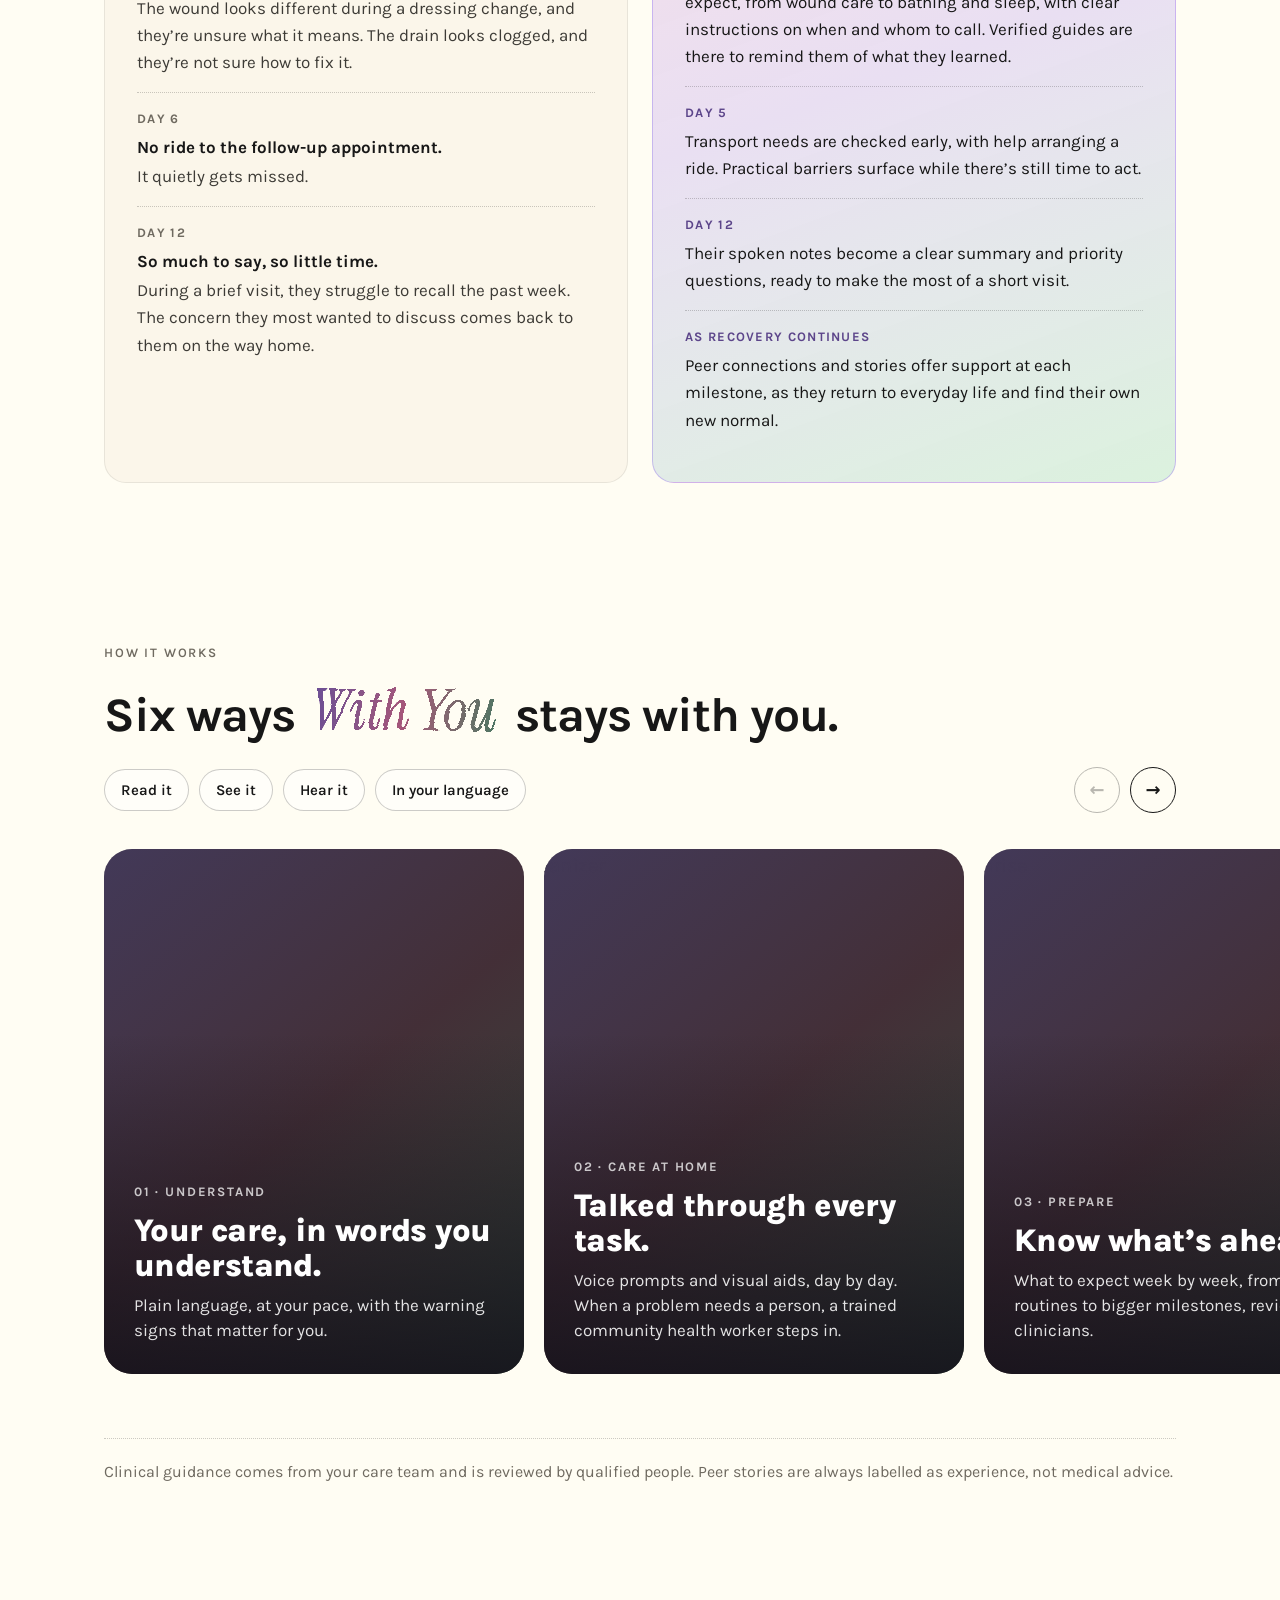
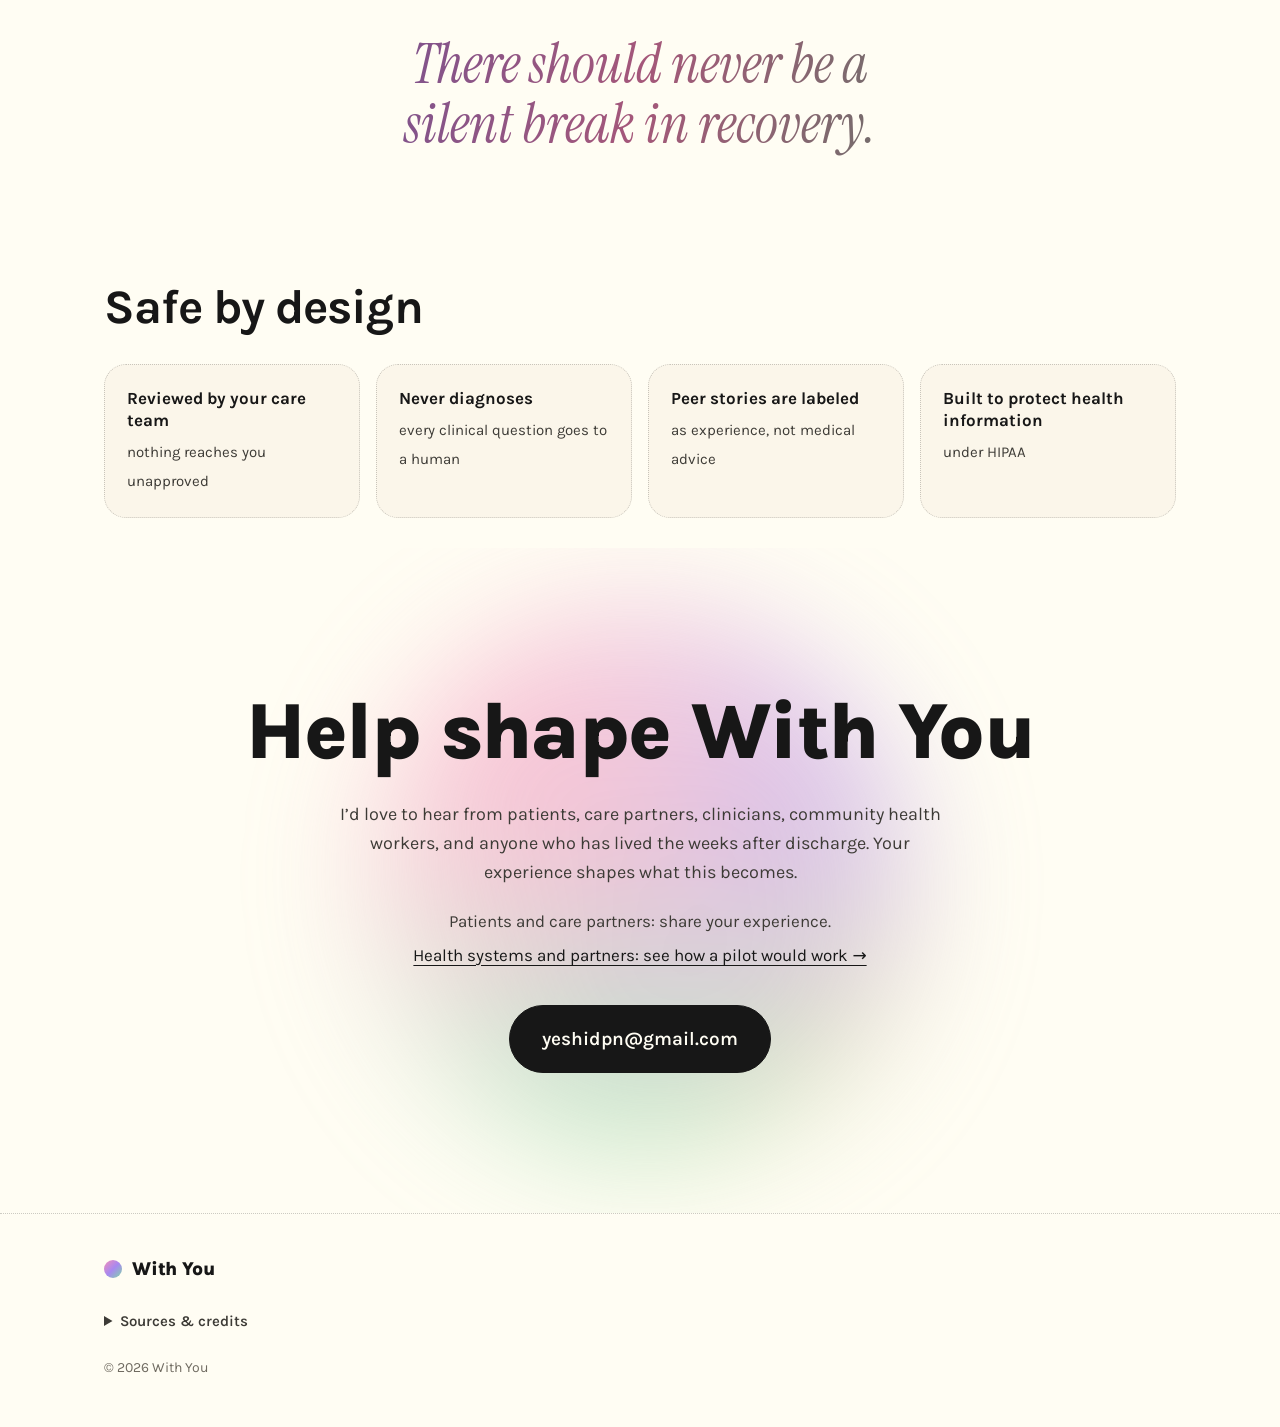
==== commit b748db47: "Octopus: eight arms (four per side), new arms 4 and 6 - SVG paths and endpoints re-spaced evenly for" ====
--- a/index.html
+++ b/index.html
@@ -152,18 +152,22 @@
               <stop offset="1" style="stop-color: var(--c3)" />
             </linearGradient>
           </defs>
-          <path data-arm="1" style="--d:0.00s" pathLength="1" d="M500 270 C364 243, 364 68, 228 90" />
-          <circle data-arm="1" cx="228" cy="90" r="5" />
-          <path data-arm="2" style="--d:0.06s" pathLength="1" d="M500 270 C364 270, 364 270, 228 270" />
-          <circle data-arm="2" cx="228" cy="270" r="5" />
-          <path data-arm="3" style="--d:0.12s" pathLength="1" d="M500 270 C364 297, 364 472, 228 450" />
-          <circle data-arm="3" cx="228" cy="450" r="5" />
-          <path data-arm="4" style="--d:0.18s" pathLength="1" d="M500 270 C636 243, 636 68, 772 90" />
-          <circle data-arm="4" cx="772" cy="90" r="5" />
-          <path data-arm="5" style="--d:0.24s" pathLength="1" d="M500 270 C636 270, 636 270, 772 270" />
-          <circle data-arm="5" cx="772" cy="270" r="5" />
-          <path data-arm="6" style="--d:0.30s" pathLength="1" d="M500 270 C636 297, 636 472, 772 450" />
-          <circle data-arm="6" cx="772" cy="450" r="5" />
+          <path data-arm="1" style="--d:0.00s" pathLength="1" d="M500 270 C364 243, 364 45.5, 228 67.5" />
+          <circle data-arm="1" cx="228" cy="67.5" r="5" />
+          <path data-arm="2" style="--d:0.05s" pathLength="1" d="M500 270 C364 243, 364 180.5, 228 202.5" />
+          <circle data-arm="2" cx="228" cy="202.5" r="5" />
+          <path data-arm="3" style="--d:0.10s" pathLength="1" d="M500 270 C364 297, 364 359.5, 228 337.5" />
+          <circle data-arm="3" cx="228" cy="337.5" r="5" />
+          <path data-arm="4" style="--d:0.15s" pathLength="1" d="M500 270 C364 297, 364 494.5, 228 472.5" />
+          <circle data-arm="4" cx="228" cy="472.5" r="5" />
+          <path data-arm="5" style="--d:0.20s" pathLength="1" d="M500 270 C636 243, 636 45.5, 772 67.5" />
+          <circle data-arm="5" cx="772" cy="67.5" r="5" />
+          <path data-arm="6" style="--d:0.25s" pathLength="1" d="M500 270 C636 243, 636 180.5, 772 202.5" />
+          <circle data-arm="6" cx="772" cy="202.5" r="5" />
+          <path data-arm="7" style="--d:0.30s" pathLength="1" d="M500 270 C636 297, 636 359.5, 772 337.5" />
+          <circle data-arm="7" cx="772" cy="337.5" r="5" />
+          <path data-arm="8" style="--d:0.35s" pathLength="1" d="M500 270 C636 297, 636 494.5, 772 472.5" />
+          <circle data-arm="8" cx="772" cy="472.5" r="5" />
         </svg>
 
         <div class="hub" tabindex="0" role="button" aria-expanded="false" aria-label="With You: tap to see how it works">
@@ -176,46 +180,60 @@
         </div>
 
         <ul class="arms">
-          <li class="arm arm-l" data-arm="1" style="--d:0.00s;top:16.7%;right:78.2%">
+          <li class="arm arm-l" data-arm="1" style="--d:0.00s;top:12.5%;right:78.2%">
             <button type="button" class="arm-label" aria-expanded="false" aria-controls="arm-1-detail">Rings when it’s time</button>
             <div class="arm-subs" id="arm-1-detail">
               <p class="arm-how">Like a phone call. Answer and it starts talking. If no one picks up, it tries again, then calls your care partner.</p>
               <p class="arm-example">“Good morning, Mr. Lee. It’s time for your 8 o’clock medicines.”</p>
             </div>
           </li>
-          <li class="arm arm-l" data-arm="2" style="--d:0.06s;top:50.0%;right:78.2%">
+          <li class="arm arm-l" data-arm="2" style="--d:0.05s;top:37.5%;right:78.2%">
             <button type="button" class="arm-label" aria-expanded="false" aria-controls="arm-2-detail">Talks you through it, one step at a time</button>
             <div class="arm-subs" id="arm-2-detail">
               <p class="arm-how">Slowly, in your language. It waits until you say “done” and repeats as often as you need.</p>
               <p class="arm-example">“First, the small white pill. Tell me when you’ve taken it.”</p>
             </div>
           </li>
-          <li class="arm arm-up arm-l" data-arm="3" style="--d:0.12s;top:83.3%;right:78.2%">
+          <li class="arm arm-up arm-l" data-arm="3" style="--d:0.10s;top:62.5%;right:78.2%">
             <button type="button" class="arm-label" aria-expanded="false" aria-controls="arm-3-detail">Shows you when words aren’t enough</button>
             <div class="arm-subs" id="arm-3-detail">
               <p class="arm-how">A photo of your actual pill, or a short video of the dressing change, big and clear on your screen.</p>
               <p class="arm-example">“Look at your phone. This is the one.”</p>
             </div>
           </li>
-          <li class="arm arm-r" data-arm="4" style="--d:0.18s;top:16.7%;left:78.2%">
-            <button type="button" class="arm-label" aria-expanded="false" aria-controls="arm-4-detail">Already knows your plan and your household</button>
+          <li class="arm arm-up arm-l" data-arm="4" style="--d:0.15s;top:87.5%;right:78.2%">
+            <button type="button" class="arm-label" aria-expanded="false" aria-controls="arm-4-detail">Explains what happened, and what to ask</button>
             <div class="arm-subs" id="arm-4-detail">
+              <p class="arm-how">Your hospital stay and your care plan, in plain words and your language. Before each visit, what you’ve told it becomes a short summary and your questions. Afterwards, it goes over what changed.</p>
+              <p class="arm-example">“For Thursday’s visit, you wanted to ask about the swelling in your feet. I’ll have it ready.”</p>
+            </div>
+          </li>
+          <li class="arm arm-r" data-arm="5" style="--d:0.20s;top:12.5%;left:78.2%">
+            <button type="button" class="arm-label" aria-expanded="false" aria-controls="arm-5-detail">Already knows your plan and your household</button>
+            <div class="arm-subs" id="arm-5-detail">
               <p class="arm-how">Your care team’s plan comes straight from the hospital, so nobody types it in. It learns who helps with what and when you’re free.</p>
               <p class="arm-example">“Your daughter gives the evening dose, so I’ll call her at 7.”</p>
             </div>
           </li>
-          <li class="arm arm-r" data-arm="5" style="--d:0.24s;top:50.0%;left:78.2%">
-            <button type="button" class="arm-label" aria-expanded="false" aria-controls="arm-5-detail">Spots what might get in the way, and gets the right person</button>
-            <div class="arm-subs" id="arm-5-detail">
+          <li class="arm arm-r" data-arm="6" style="--d:0.25s;top:37.5%;left:78.2%">
+            <button type="button" class="arm-label" aria-expanded="false" aria-controls="arm-6-detail">Logging made easy: just answer when it asks</button>
+            <div class="arm-subs" id="arm-6-detail">
+              <p class="arm-how">Tell it your weight, blood pressure, temperature or how the wound looks, or show it with a photo. It writes everything down, notices changes, and tells your care team when something reaches the limit they set. It never guesses what it means.</p>
+              <p class="arm-example" data-examples="[&quot;“Your weight is up 3 pounds since yesterday. Your care team wants to know when that happens, so I’ve let your nurse know.”&quot;, &quot;“Morning, Mr. Lee. What does the scale say today?”\n“162.”\n“Got it. That’s up 3 pounds since yesterday, so I’ve let your nurse know, as your care team asked.”&quot;]">“Your weight is up 3 pounds since yesterday. Your care team wants to know when that happens, so I’ve let your nurse know.”</p>
+            </div>
+          </li>
+          <li class="arm arm-up arm-r" data-arm="7" style="--d:0.30s;top:62.5%;left:78.2%">
+            <button type="button" class="arm-label" aria-expanded="false" aria-controls="arm-7-detail">Spots what might get in the way, and gets the right person</button>
+            <div class="arm-subs" id="arm-7-detail">
               <p class="arm-how">A ride, a refill, the cost, a question for your doctor. Rides and costs go to a community health worker. Anything medical goes to your care team, and it never guesses. It checks back until the problem is solved.</p>
               <p class="arm-example">“Your appointment is Thursday. Do you have a ride?”</p>
             </div>
           </li>
-          <li class="arm arm-up arm-r" data-arm="6" style="--d:0.30s;top:83.3%;left:78.2%">
-            <button type="button" class="arm-label" aria-expanded="false" aria-controls="arm-6-detail">More help when you need it. Less when you don’t.</button>
-            <div class="arm-subs" id="arm-6-detail">
+          <li class="arm arm-up arm-r" data-arm="8" style="--d:0.35s;top:87.5%;left:78.2%">
+            <button type="button" class="arm-label" aria-expanded="false" aria-controls="arm-8-detail">More help when you need it. Less when you don’t.</button>
+            <div class="arm-subs" id="arm-8-detail">
               <p class="arm-how">As you get the hang of things, it steps back. If you need it every day, it’s there every day. It skips what it already knows and asks earlier about what’s gotten in the way before.</p>
-              <p class="arm-example" data-examples="[&quot;Last time the ride fell through, so Maya is booking Thursday’s for you. Is that okay?&quot;, &quot;You’ve got the morning pills down, so I’ll just check in. Say ‘walk me through it’ anytime.&quot;]">“Last time the ride fell through, so Maya is booking Thursday’s for you. Is that okay?”</p>
+              <p class="arm-example" data-examples="[&quot;“Last time the ride fell through, so Maya is booking Thursday’s for you. Is that okay?”&quot;, &quot;“You’ve got the morning pills down, so I’ll just check in. Say ‘walk me through it’ anytime.”&quot;]">“Last time the ride fell through, so Maya is booking Thursday’s for you. Is that okay?”</p>
             </div>
           </li>
         </ul>
--- a/styles.css
+++ b/styles.css
@@ -480,6 +480,7 @@
   font-weight: 500;
   line-height: 1.45;
   color: var(--ink-2);
+  white-space: pre-line;
   transition: opacity 0.3s ease;
 }
 .arm-example.is-swapping { opacity: 0; }
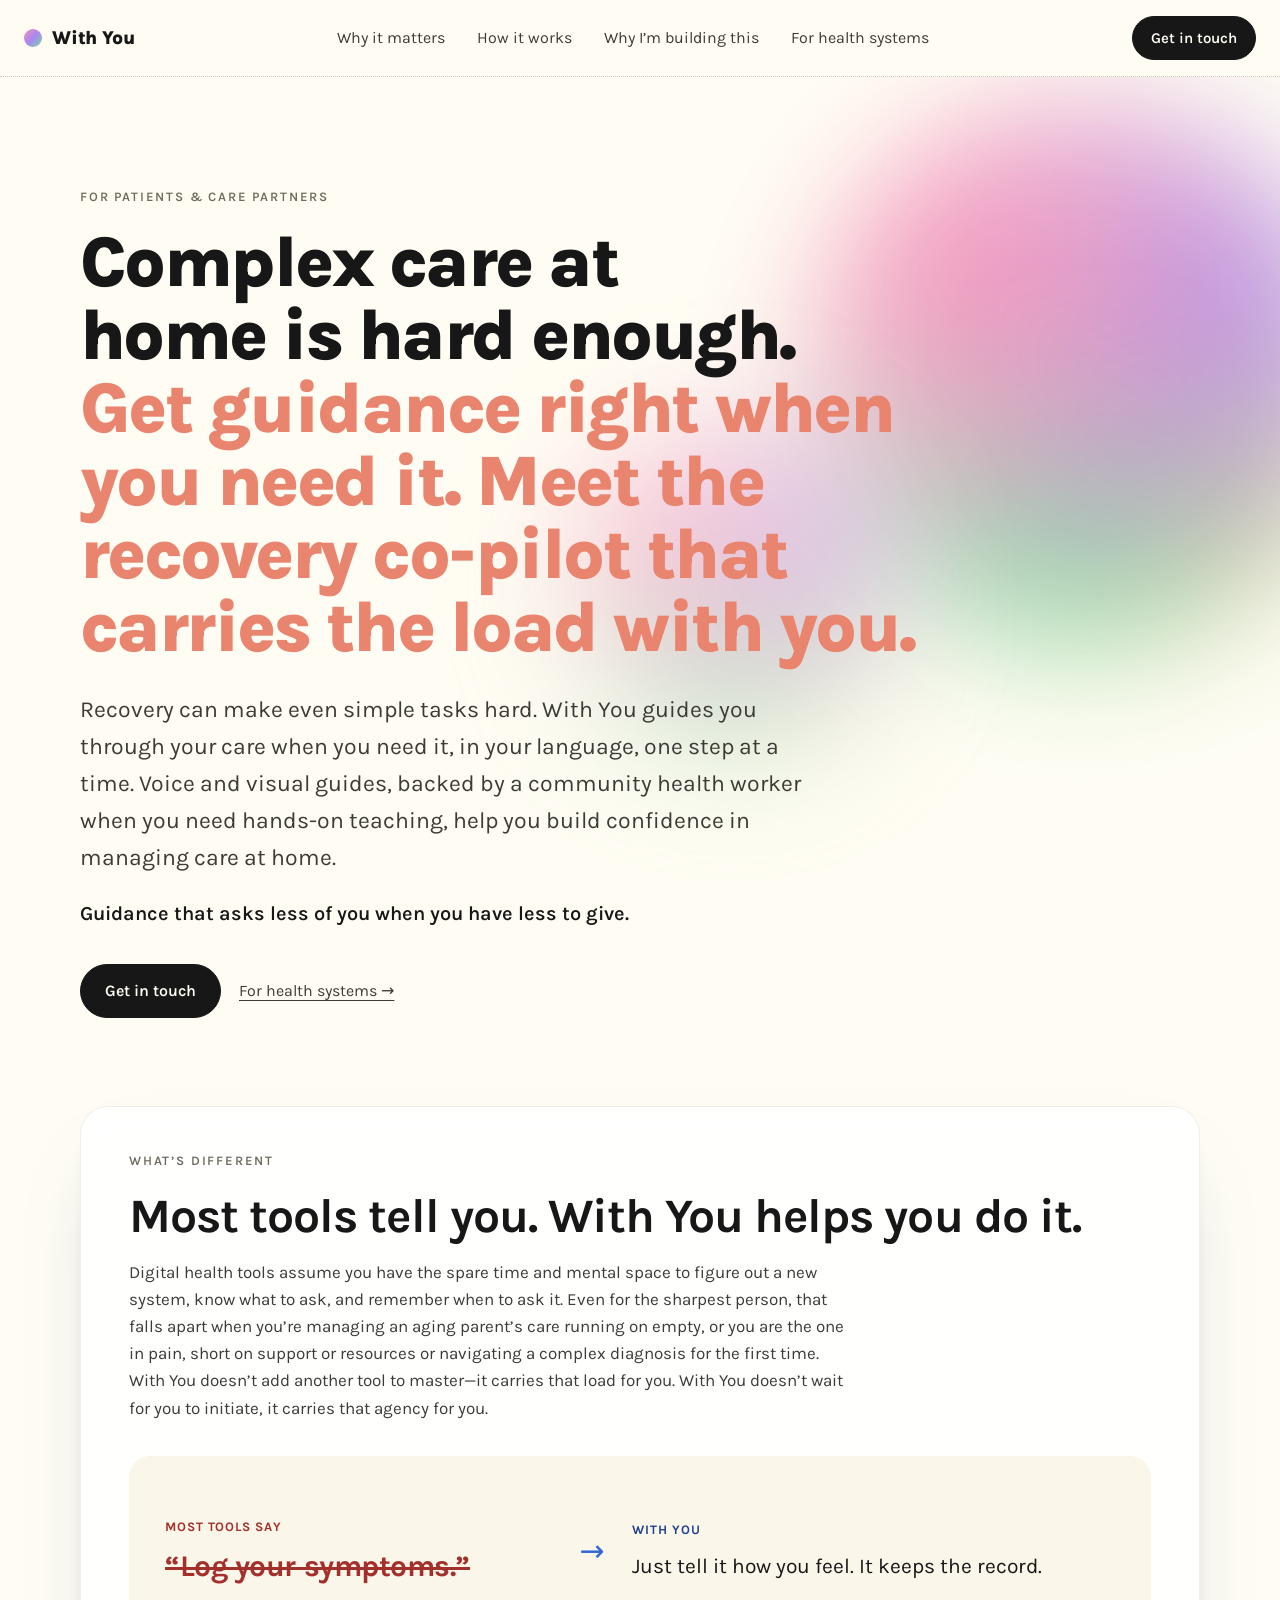
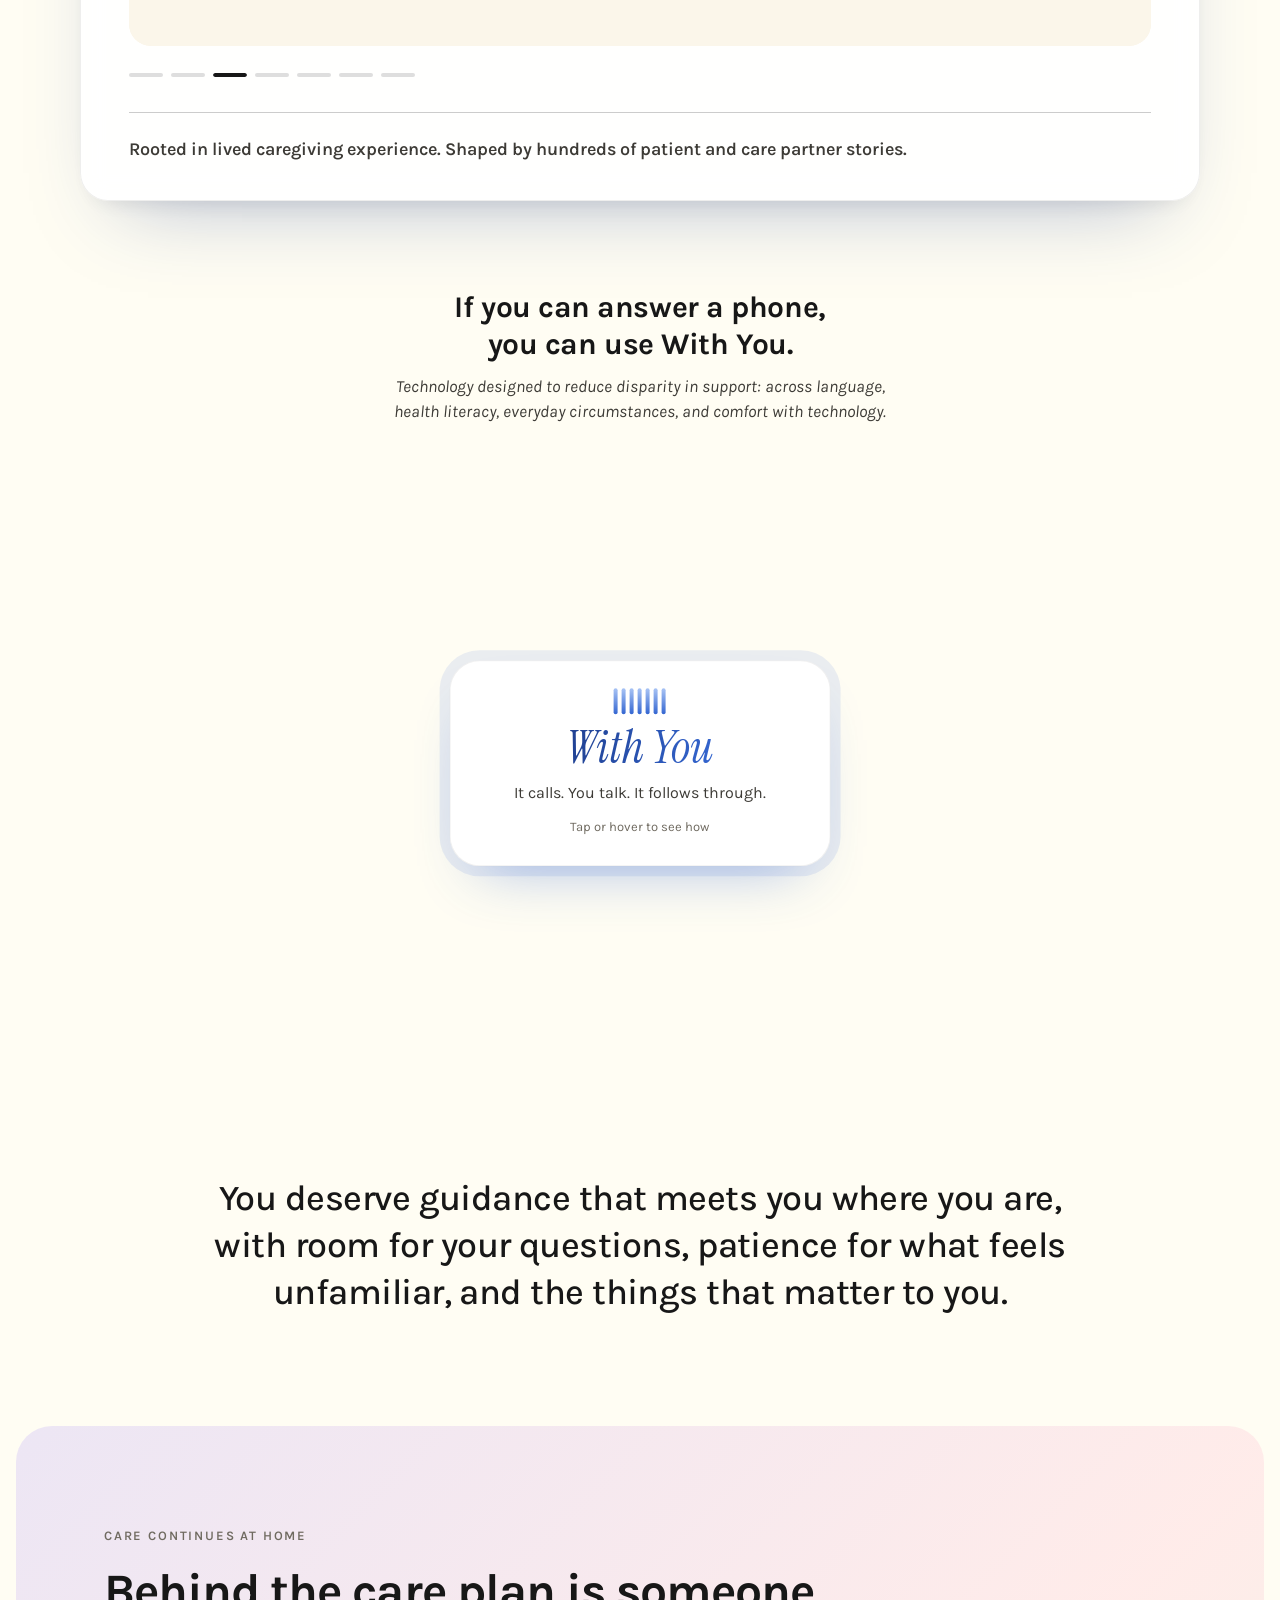
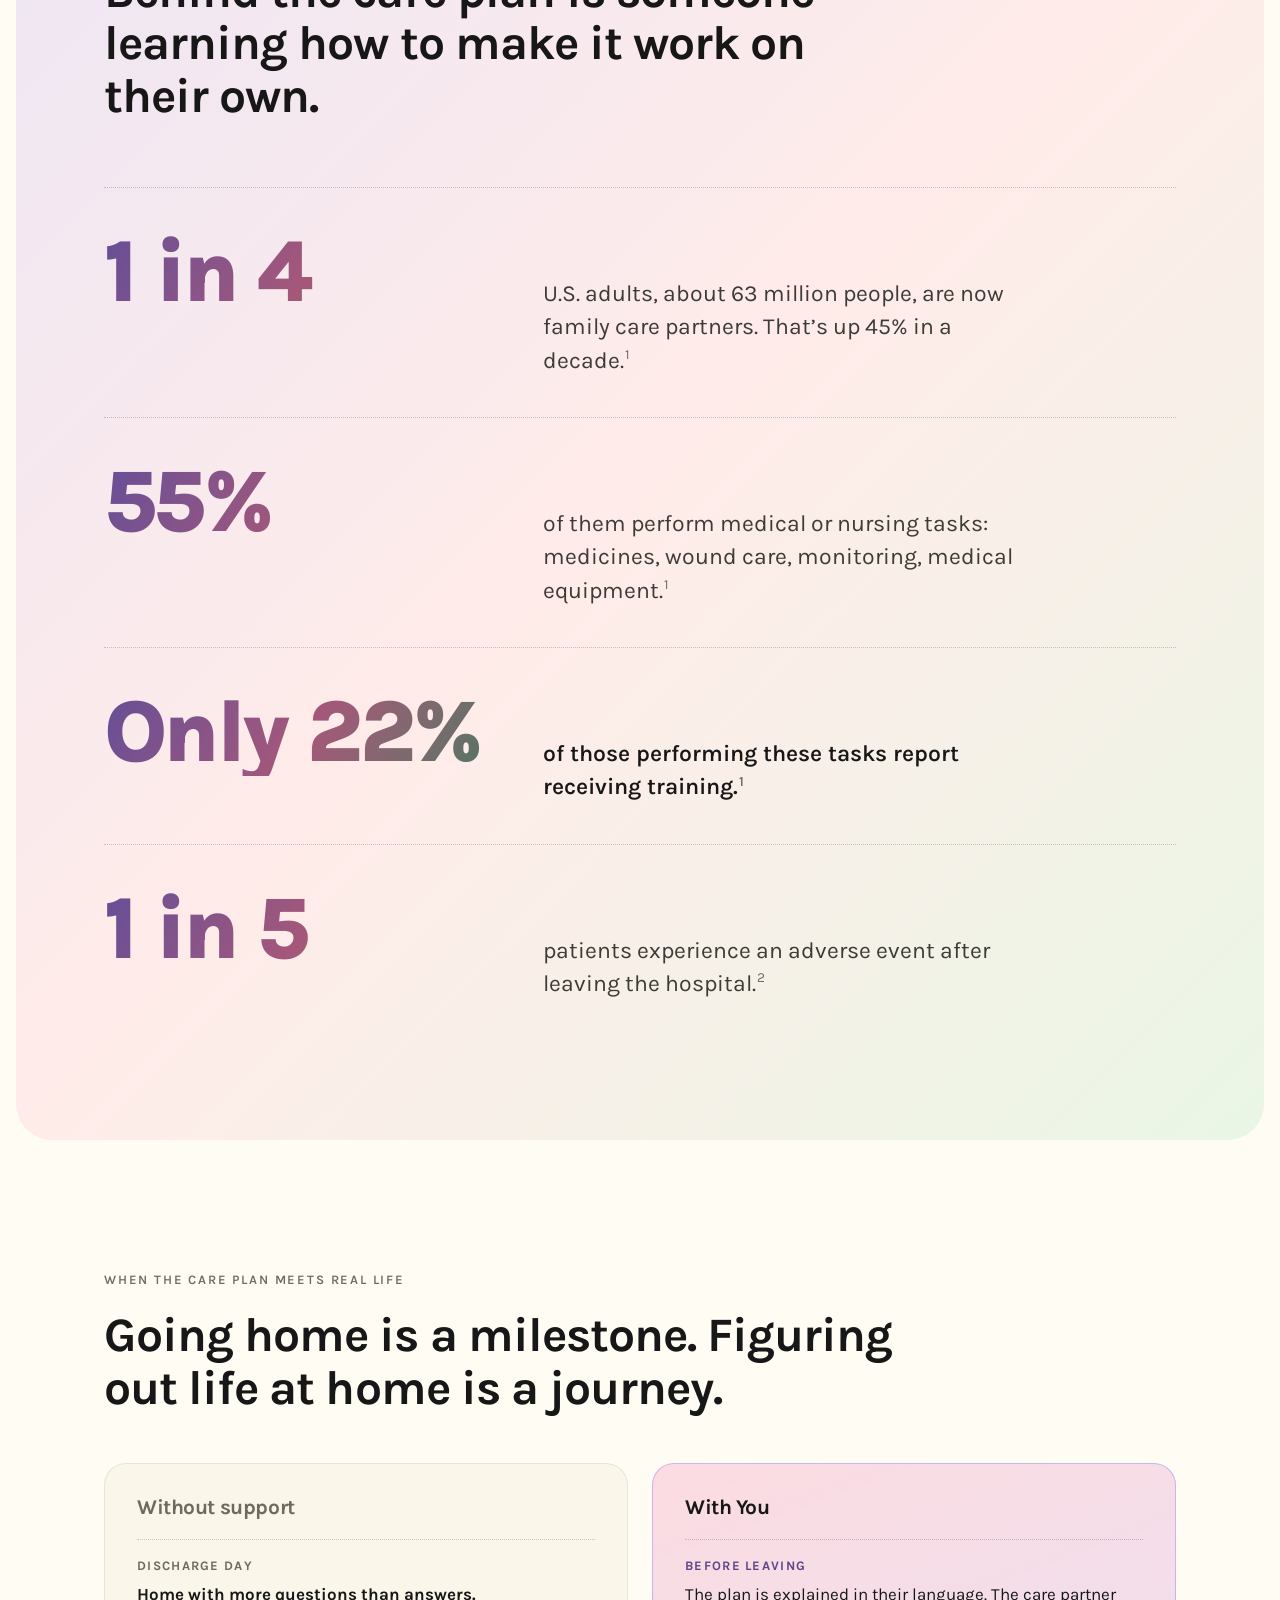
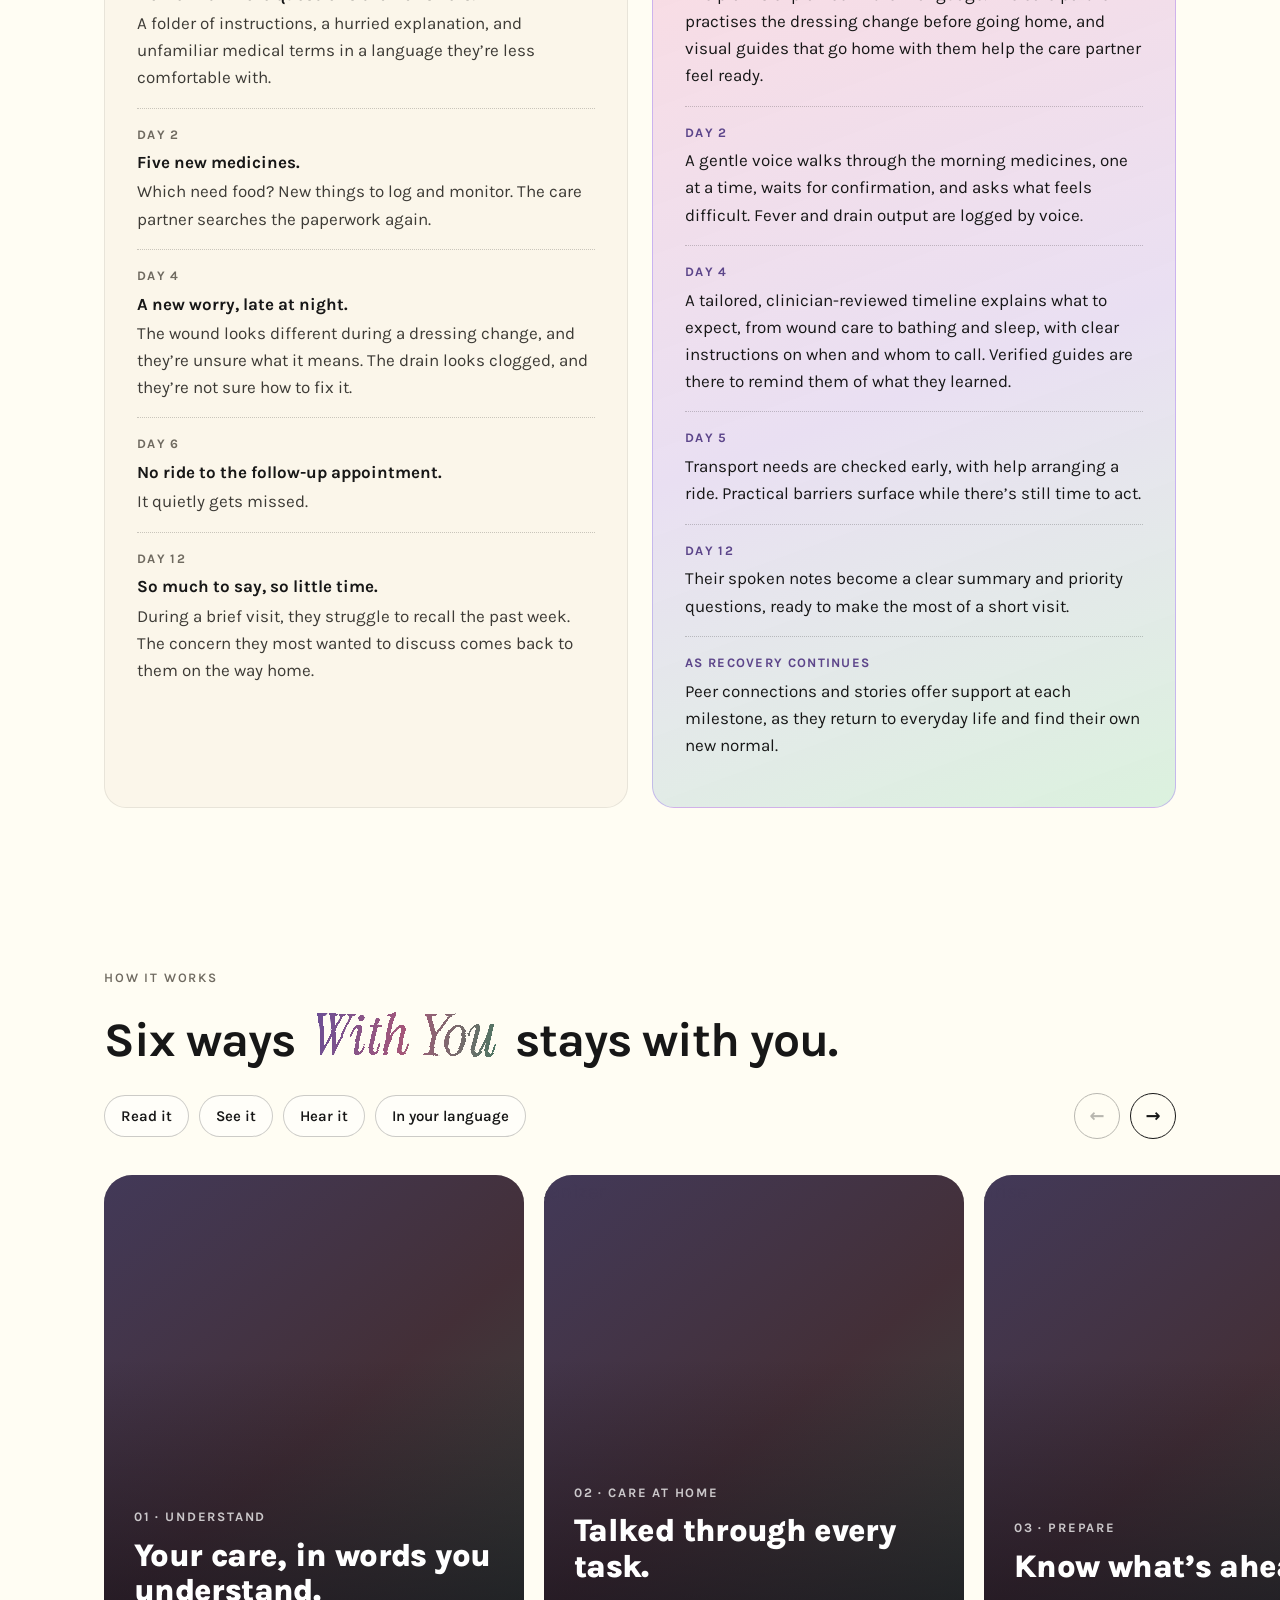
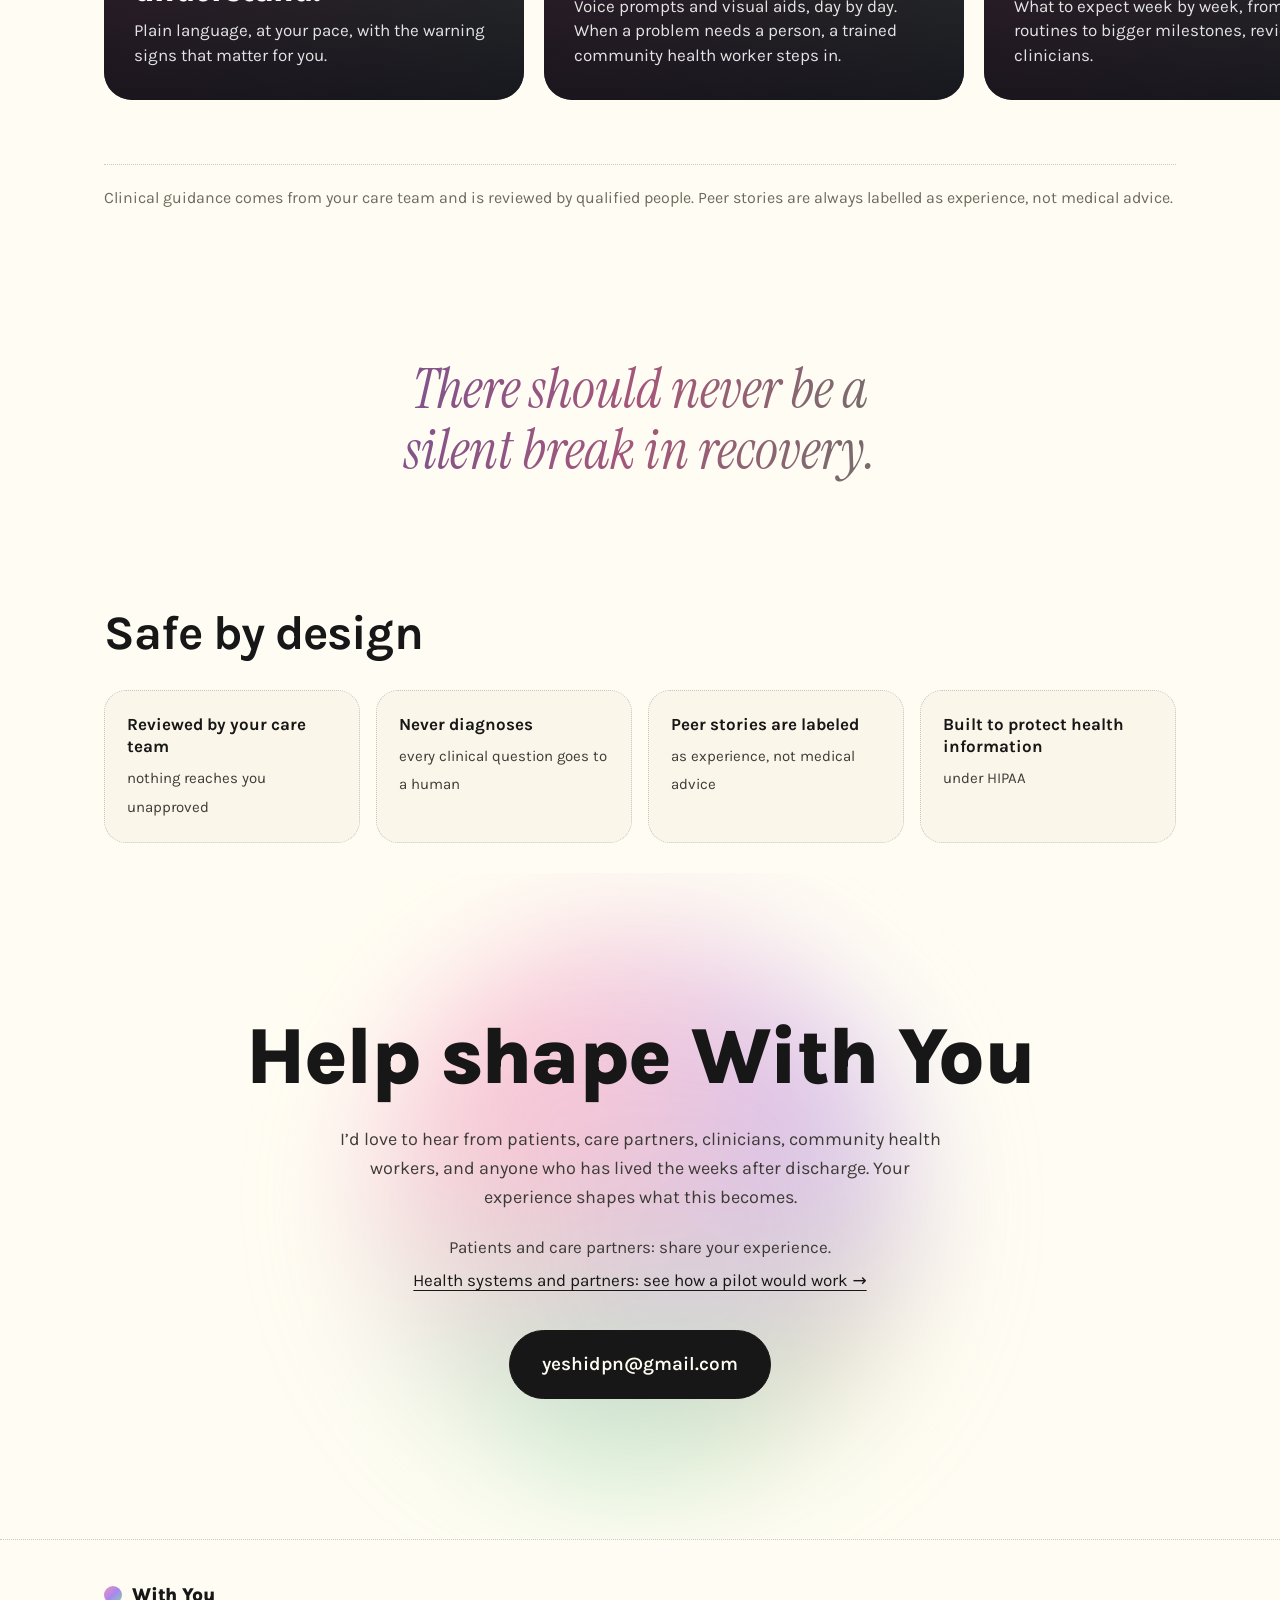
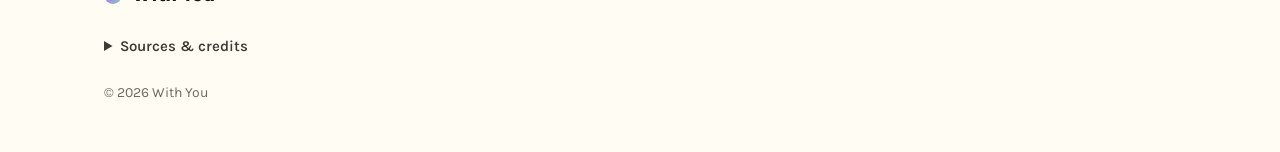
==== commit 2bcd402d: "Home: new page title, co-pilot line in hero, intro paragraph in What's different Co-Authored-By: Cla" ====
--- a/index.html
+++ b/index.html
@@ -3,7 +3,7 @@
 <head>
   <meta charset="utf-8" />
   <meta name="viewport" content="width=device-width, initial-scale=1" />
-  <title>With You — a companion from hospital to your new normal</title>
+  <title>With You — A proactive recovery co-pilot from hospital to home</title>
   <meta name="description" content="A voice-first companion for patients and care partners, from hospital admission through recovery, until you reach your own new normal." />
   <link rel="preconnect" href="https://fonts.googleapis.com" />
   <link rel="preconnect" href="https://fonts.gstatic.com" crossorigin />
@@ -69,7 +69,7 @@
         <p class="eyebrow">For patients &amp; care partners</p>
         <h1>
           Complex care at home is hard enough.
-          <span class="soft">Get guidance right when you need it.</span>
+          <span class="soft">Get guidance right when you need it. Meet the recovery co-pilot that carries the load with you.</span>
         </h1>
         <p class="lede">
           Recovery can make even simple tasks hard. With You guides you through your care when you need it,
@@ -88,6 +88,7 @@
       <div class="diff-card" id="different">
         <p class="eyebrow">What’s different</p>
         <h2>Most tools tell you. With You helps you do it.</h2>
+        <p class="diff-intro">Digital health tools assume you have the spare time and mental space to figure out a new system, know what to ask, and remember when to ask it. Even for the sharpest person, that falls apart when you’re managing an aging parent’s care running on empty, or you are the one in pain, short on support or resources or navigating a complex diagnosis for the first time. With You doesn’t add another tool to master—it carries that load for you. With You doesn’t wait for you to initiate, it carries that agency for you.</p>
         <ol class="billboard" aria-roledescription="carousel" aria-label="What most tools say, and what With You does">
           <li class="bb-slide is-on">
             <div class="bb-tool"><span class="bb-label">Most tools say</span><p><span class="bb-strike">“Your medicine is due.”</span></p></div>
--- a/styles.css
+++ b/styles.css
@@ -210,6 +210,7 @@
   -webkit-backdrop-filter: blur(12px);
 }
 .diff-card h2 { max-width: none; text-wrap: balance; }
+.diff-intro { max-width: 72ch; margin: 16px 0 0; font-size: 17px; line-height: 1.6; color: var(--ink-2); }
 .billboard { display: grid; margin: 34px 0 0; padding: 0; list-style: none; }
 .bb-slide {
   grid-area: 1 / 1;
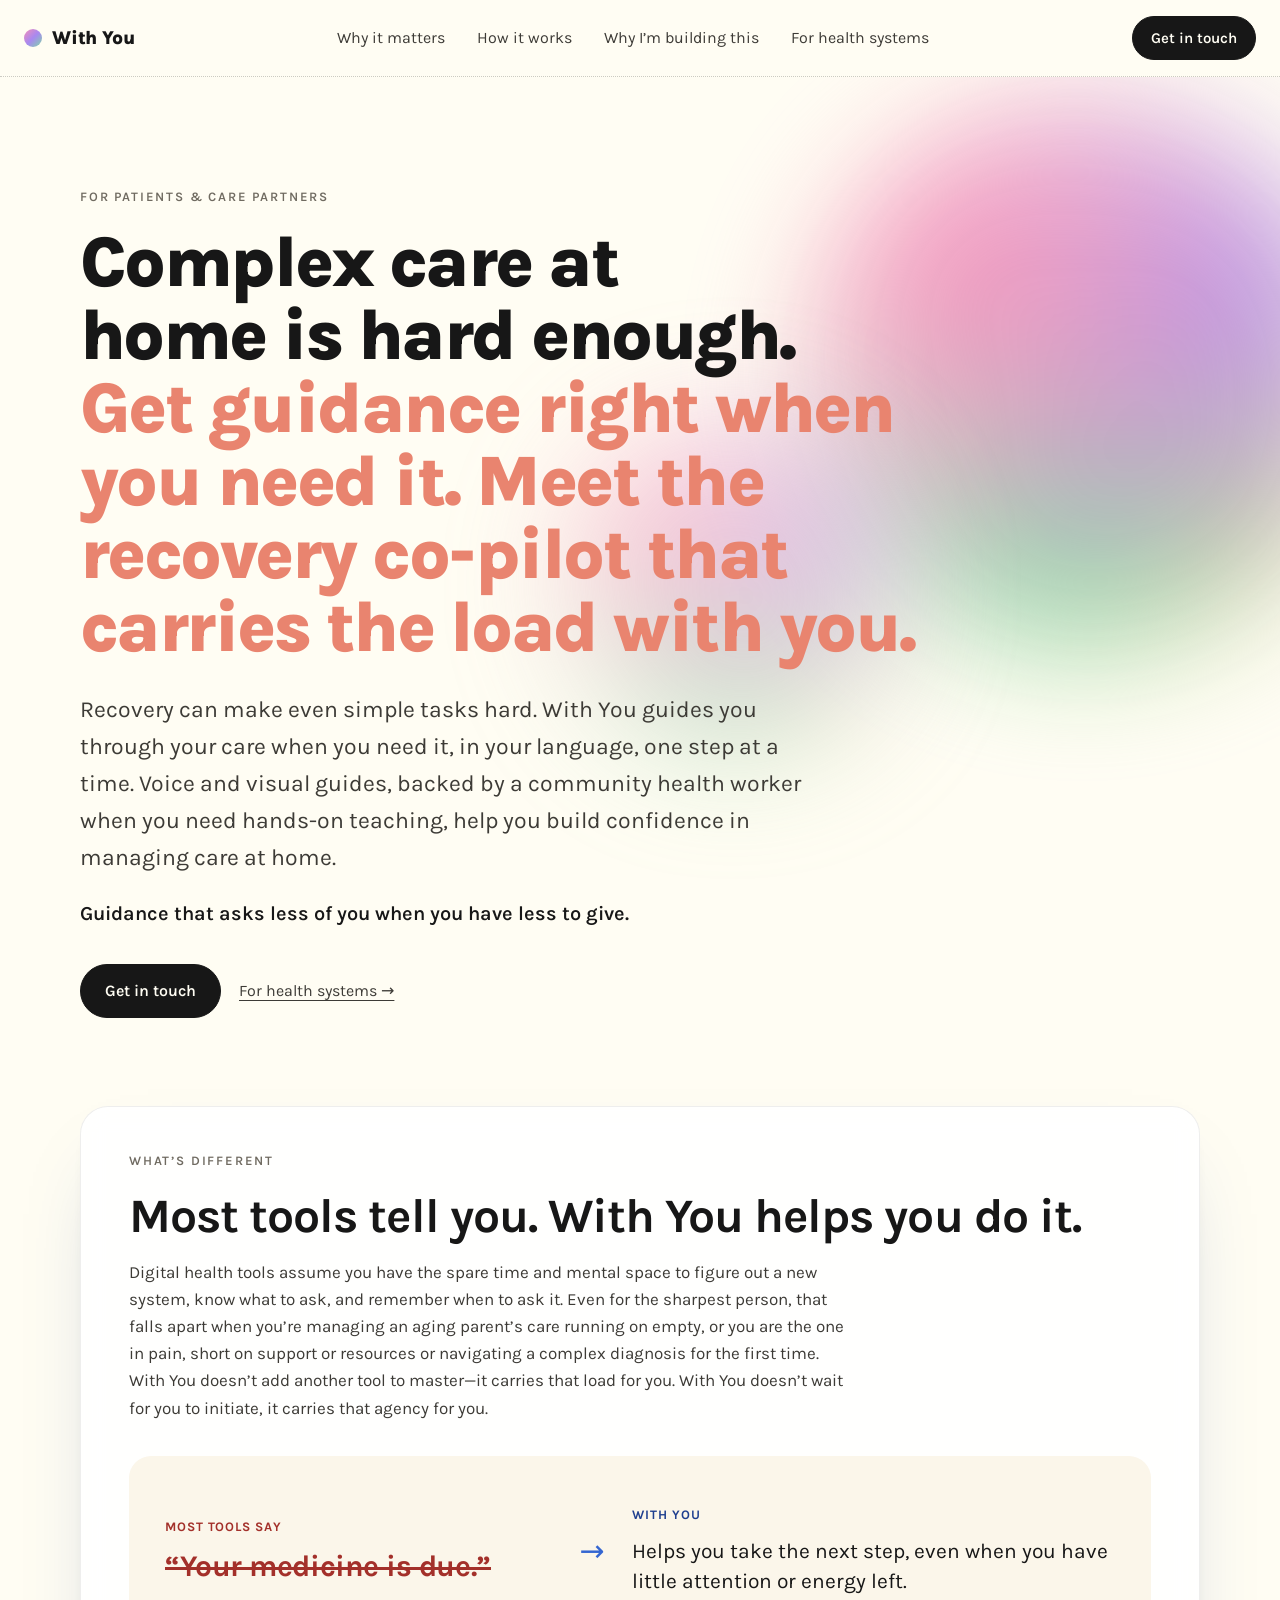
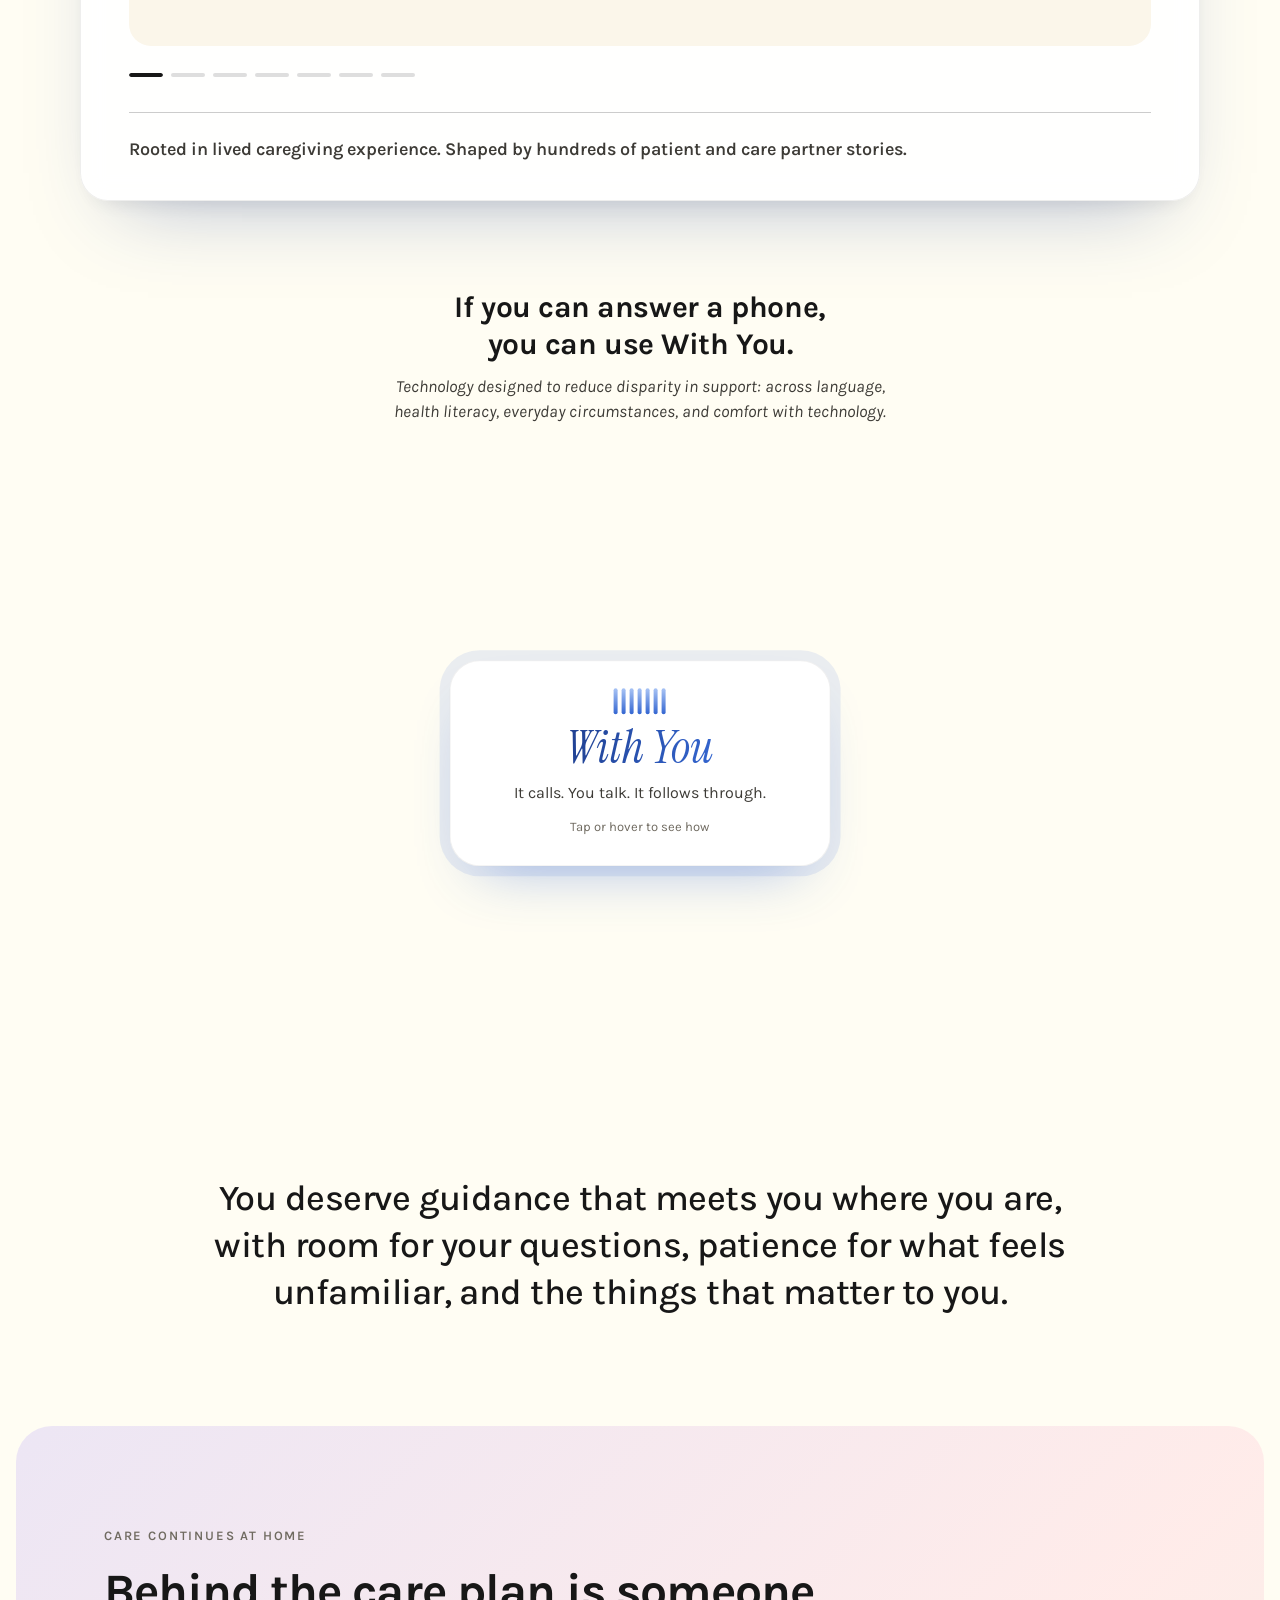
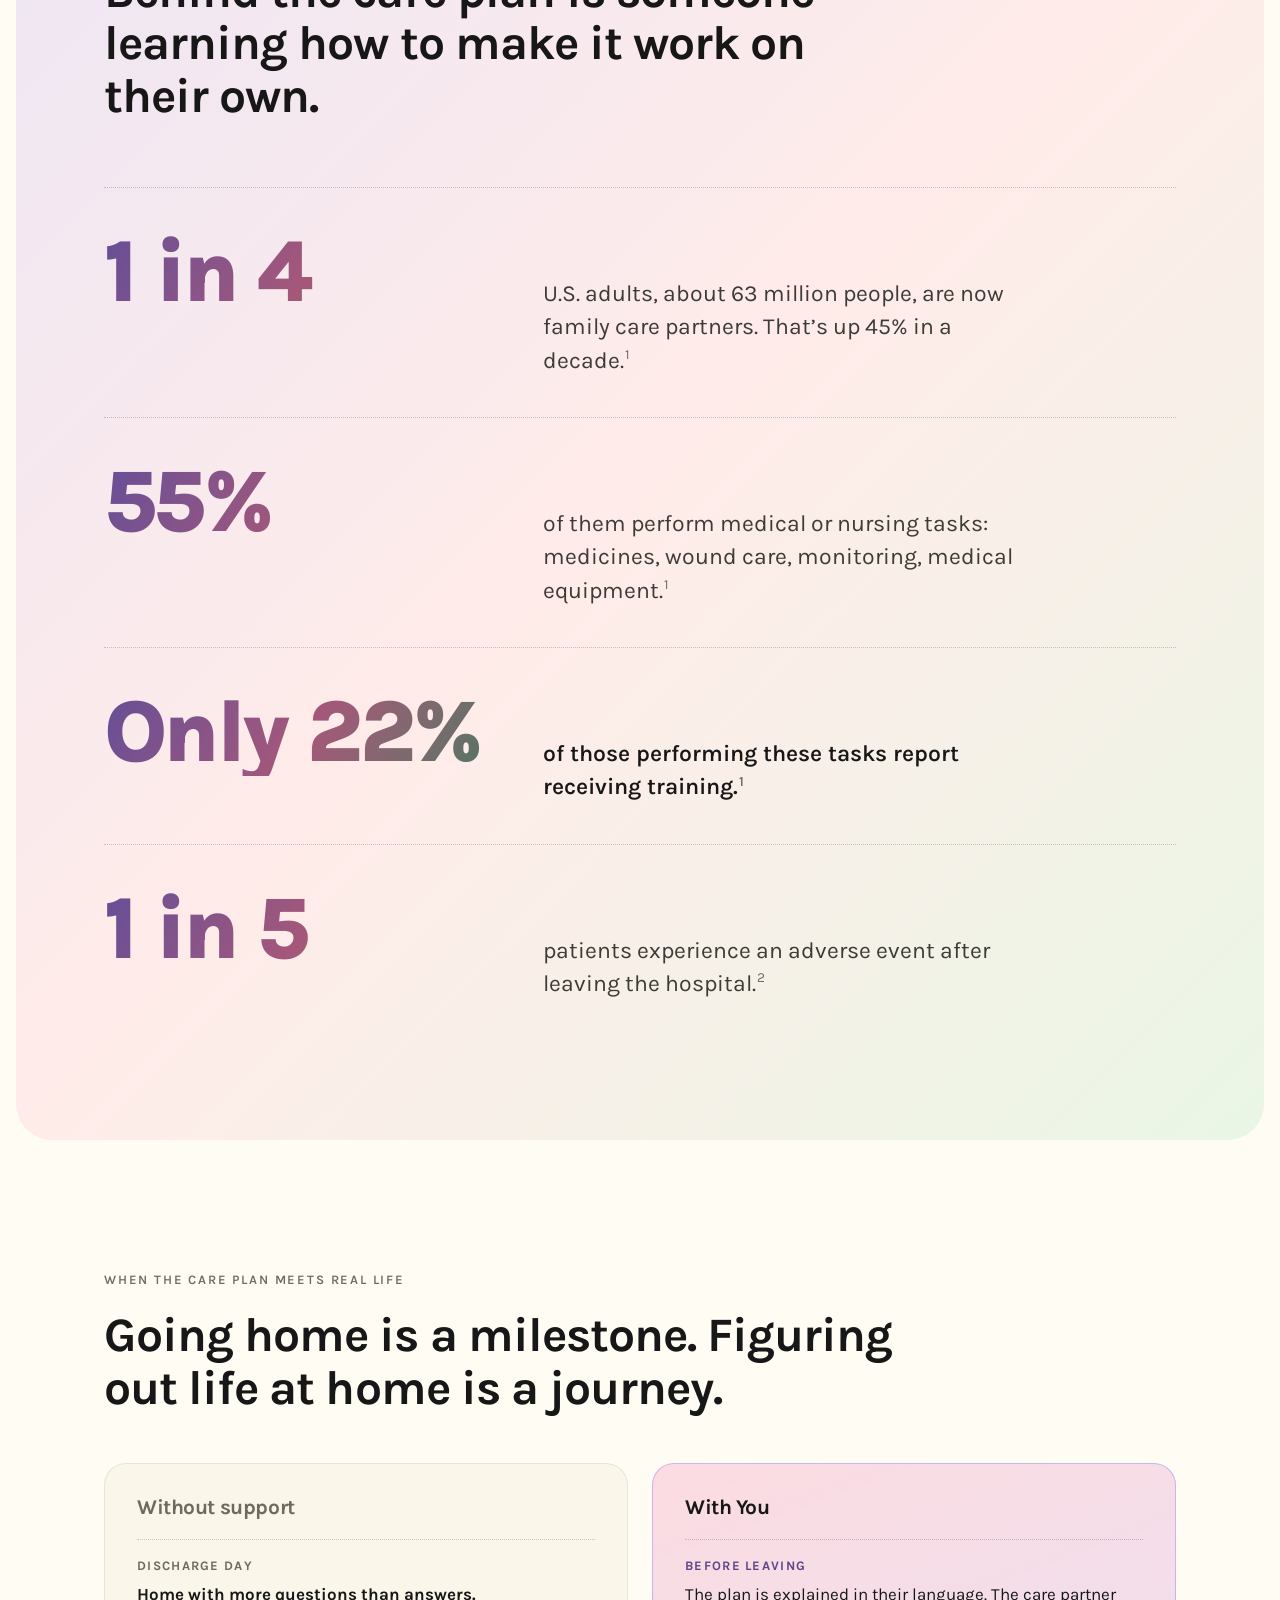
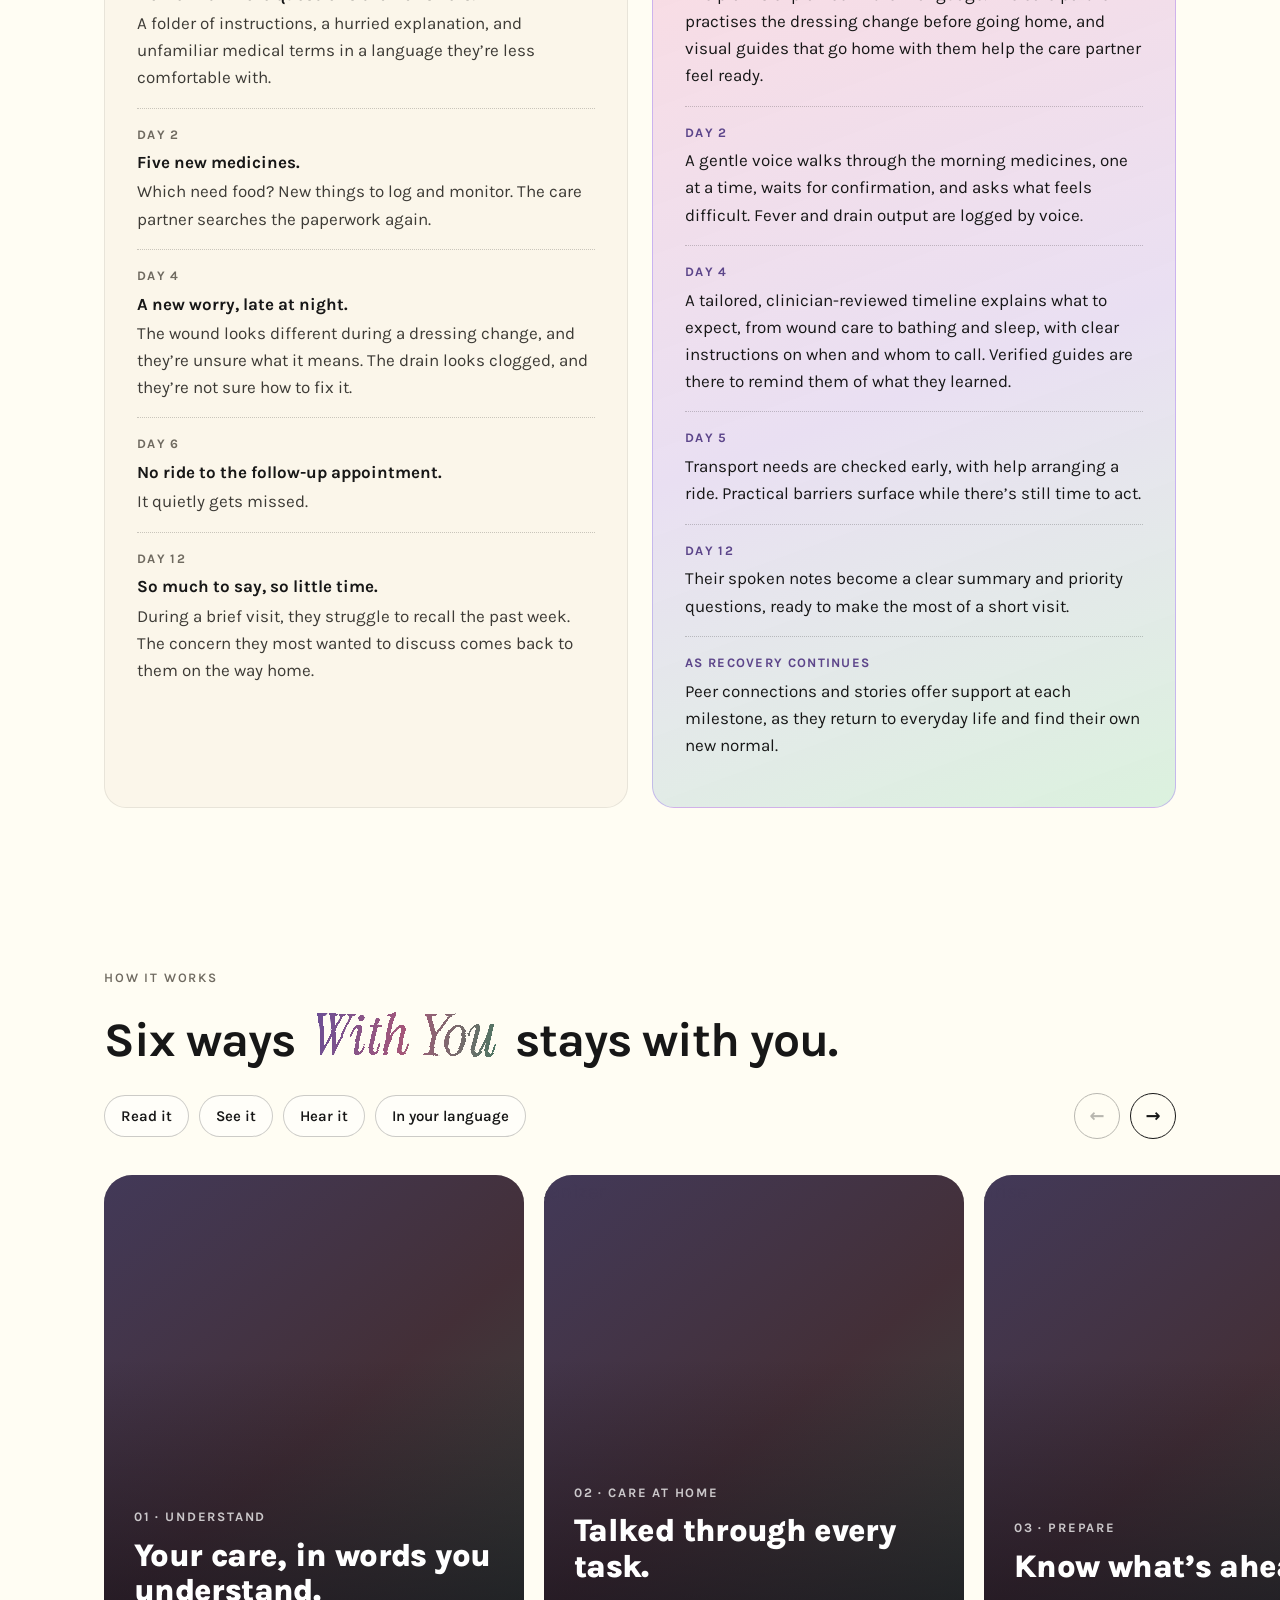
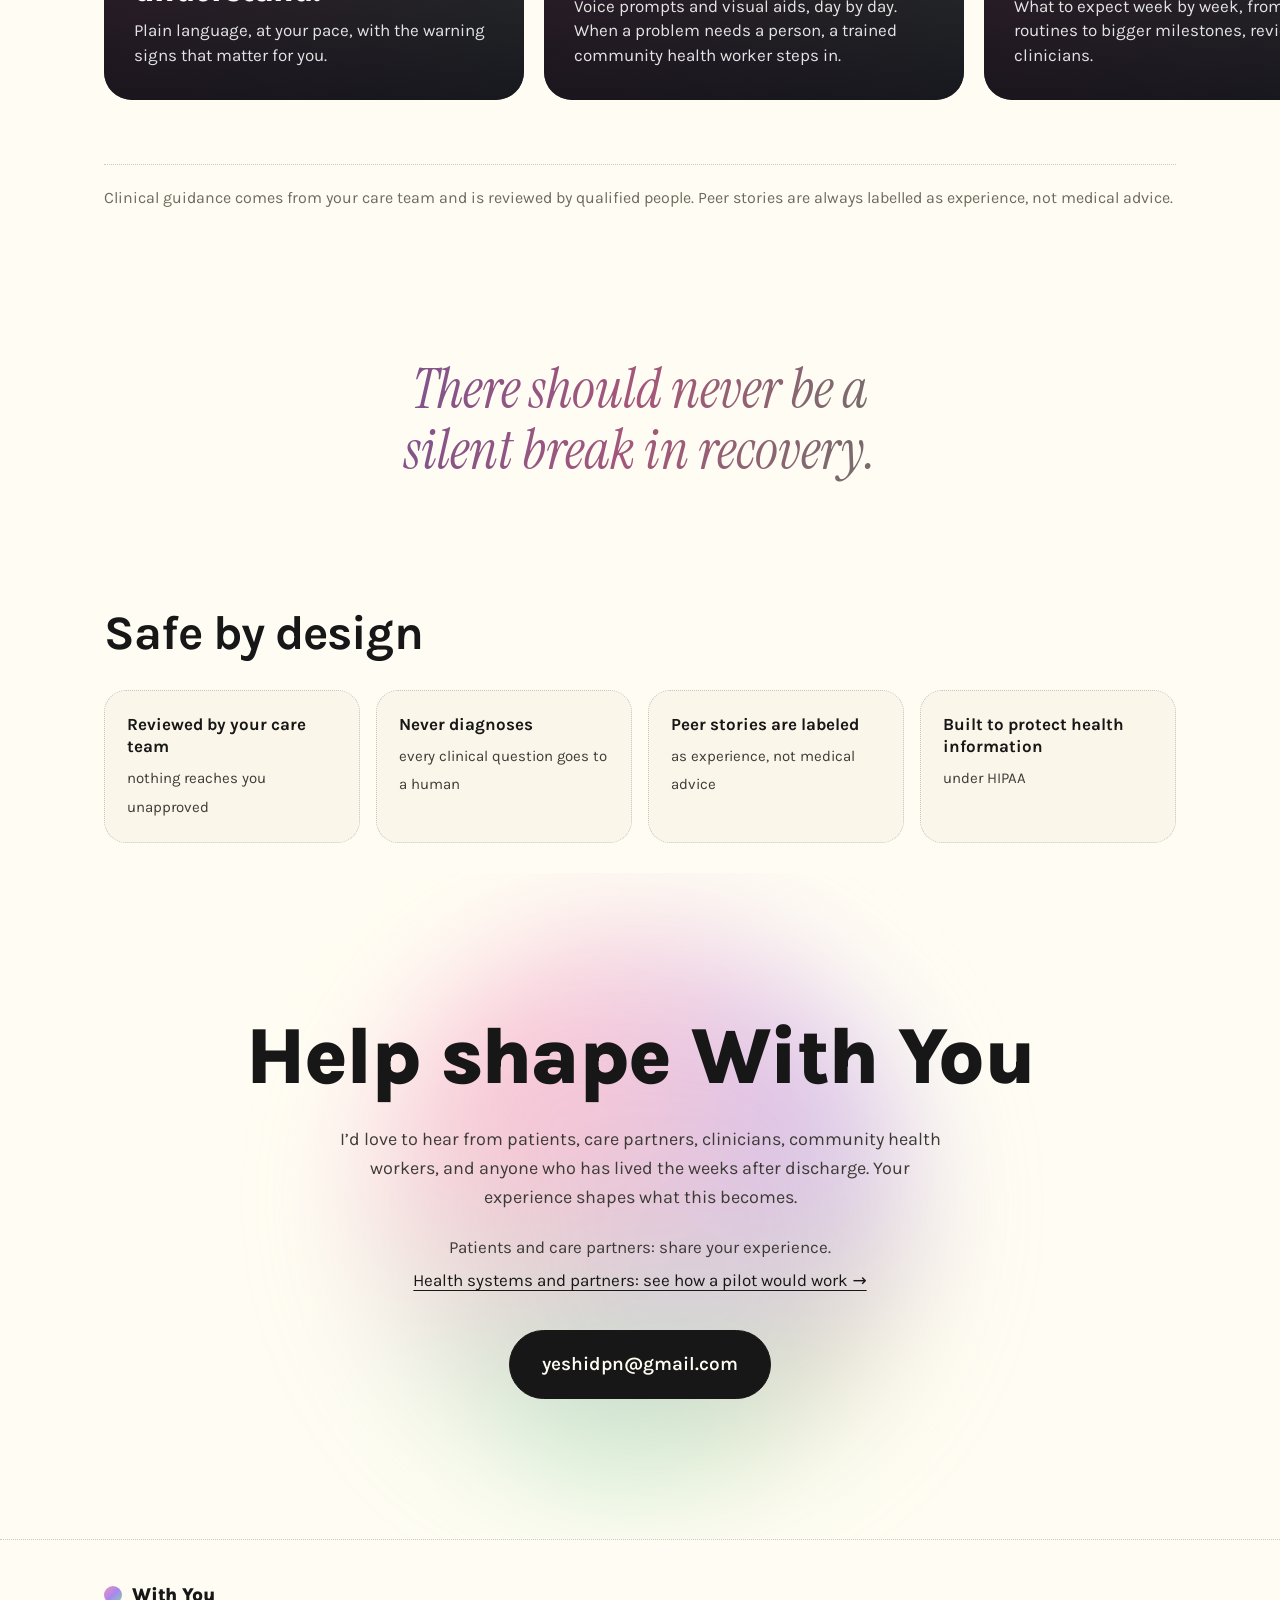
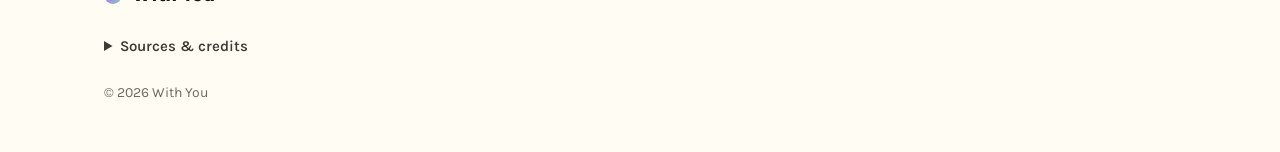
==== commit be3d0cb6: "Match link-preview title to the new page title Co-Authored-By: Claude Opus 5.5 <noreply@anthropic.co" ====
--- a/index.html
+++ b/index.html
@@ -17,7 +17,7 @@
   <!-- link previews (LinkedIn, WhatsApp, iMessage, Slack, X …) -->
   <meta property="og:type" content="website" />
   <meta property="og:site_name" content="With You" />
-  <meta property="og:title" content="With You — a companion from hospital to your new normal" />
+  <meta property="og:title" content="With You — A proactive recovery co-pilot from hospital to home" />
   <meta property="og:description" content="A voice-first companion for patients and care partners, from hospital admission through recovery, until you reach your own new normal." />
   <meta property="og:url" content="https://yeshinin.github.io/with-you/" />
   <meta property="og:image" content="https://yeshinin.github.io/with-you/images/og-image.png" />
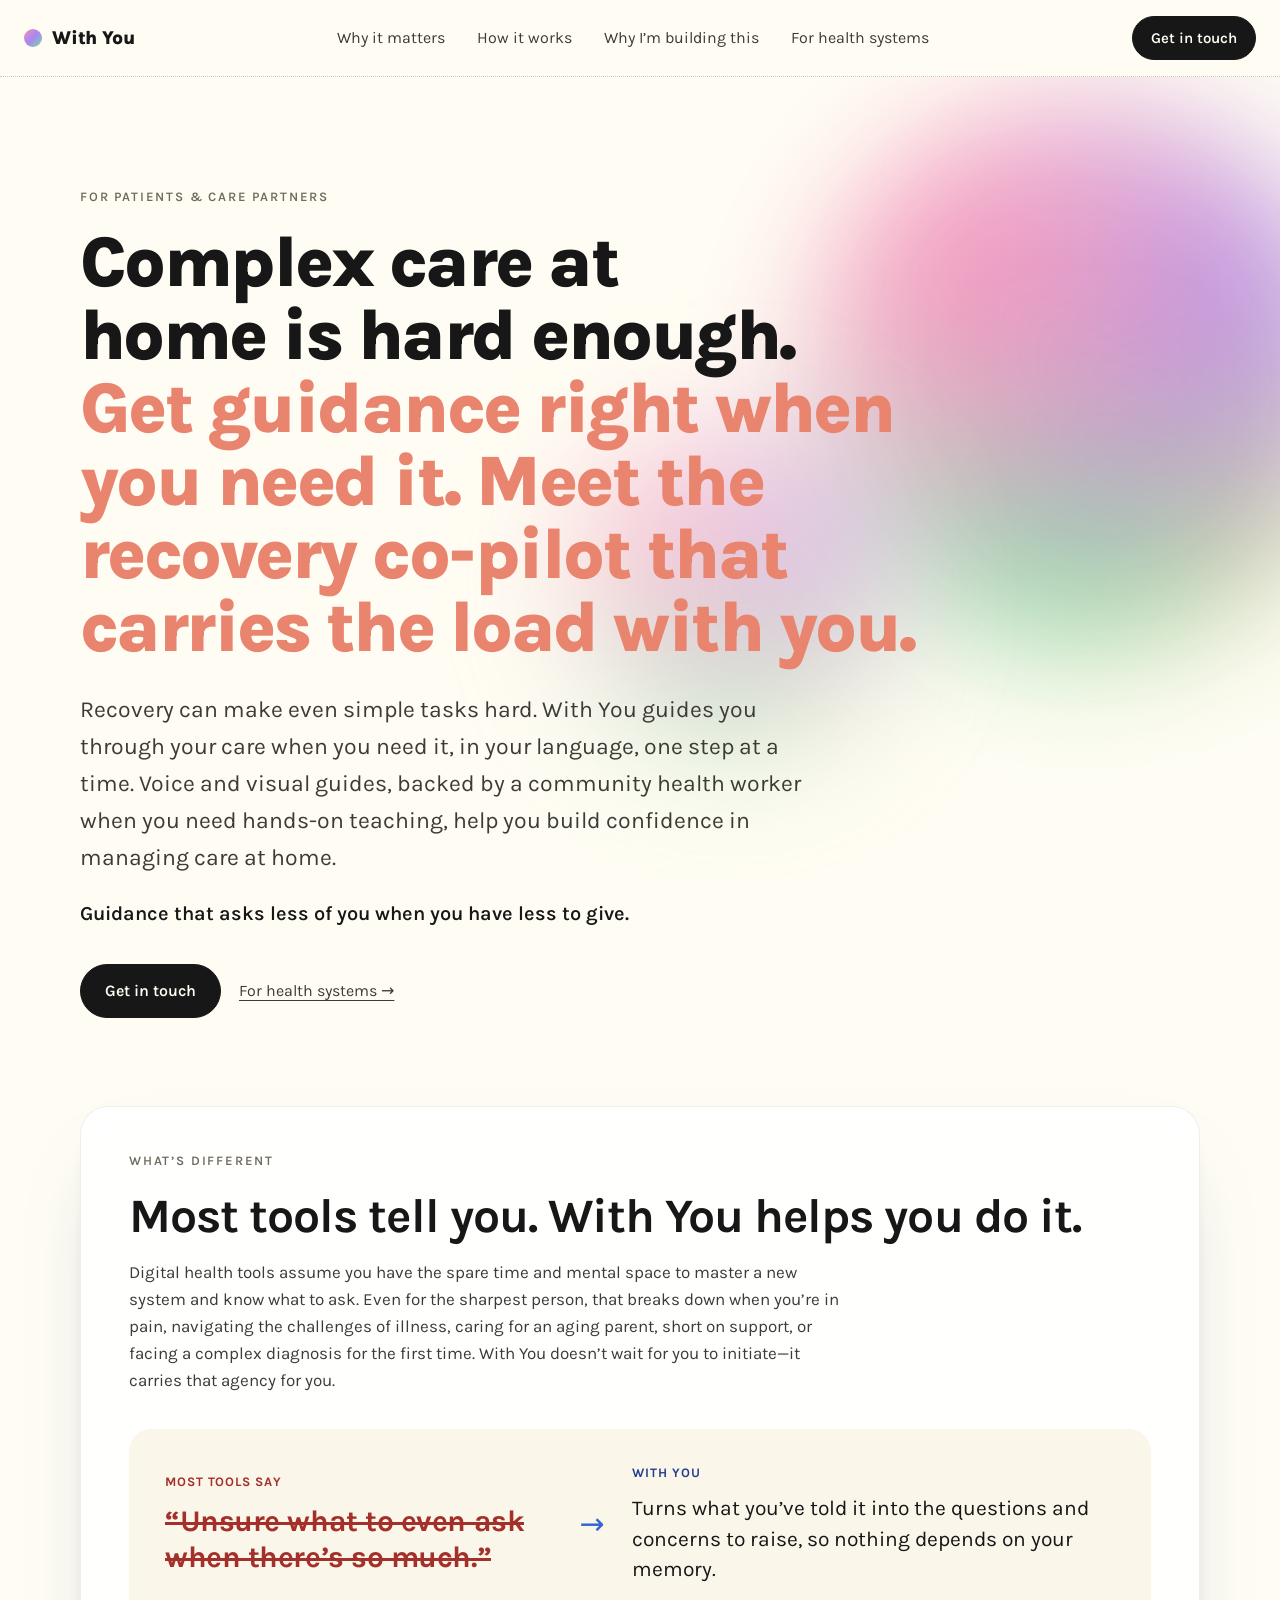
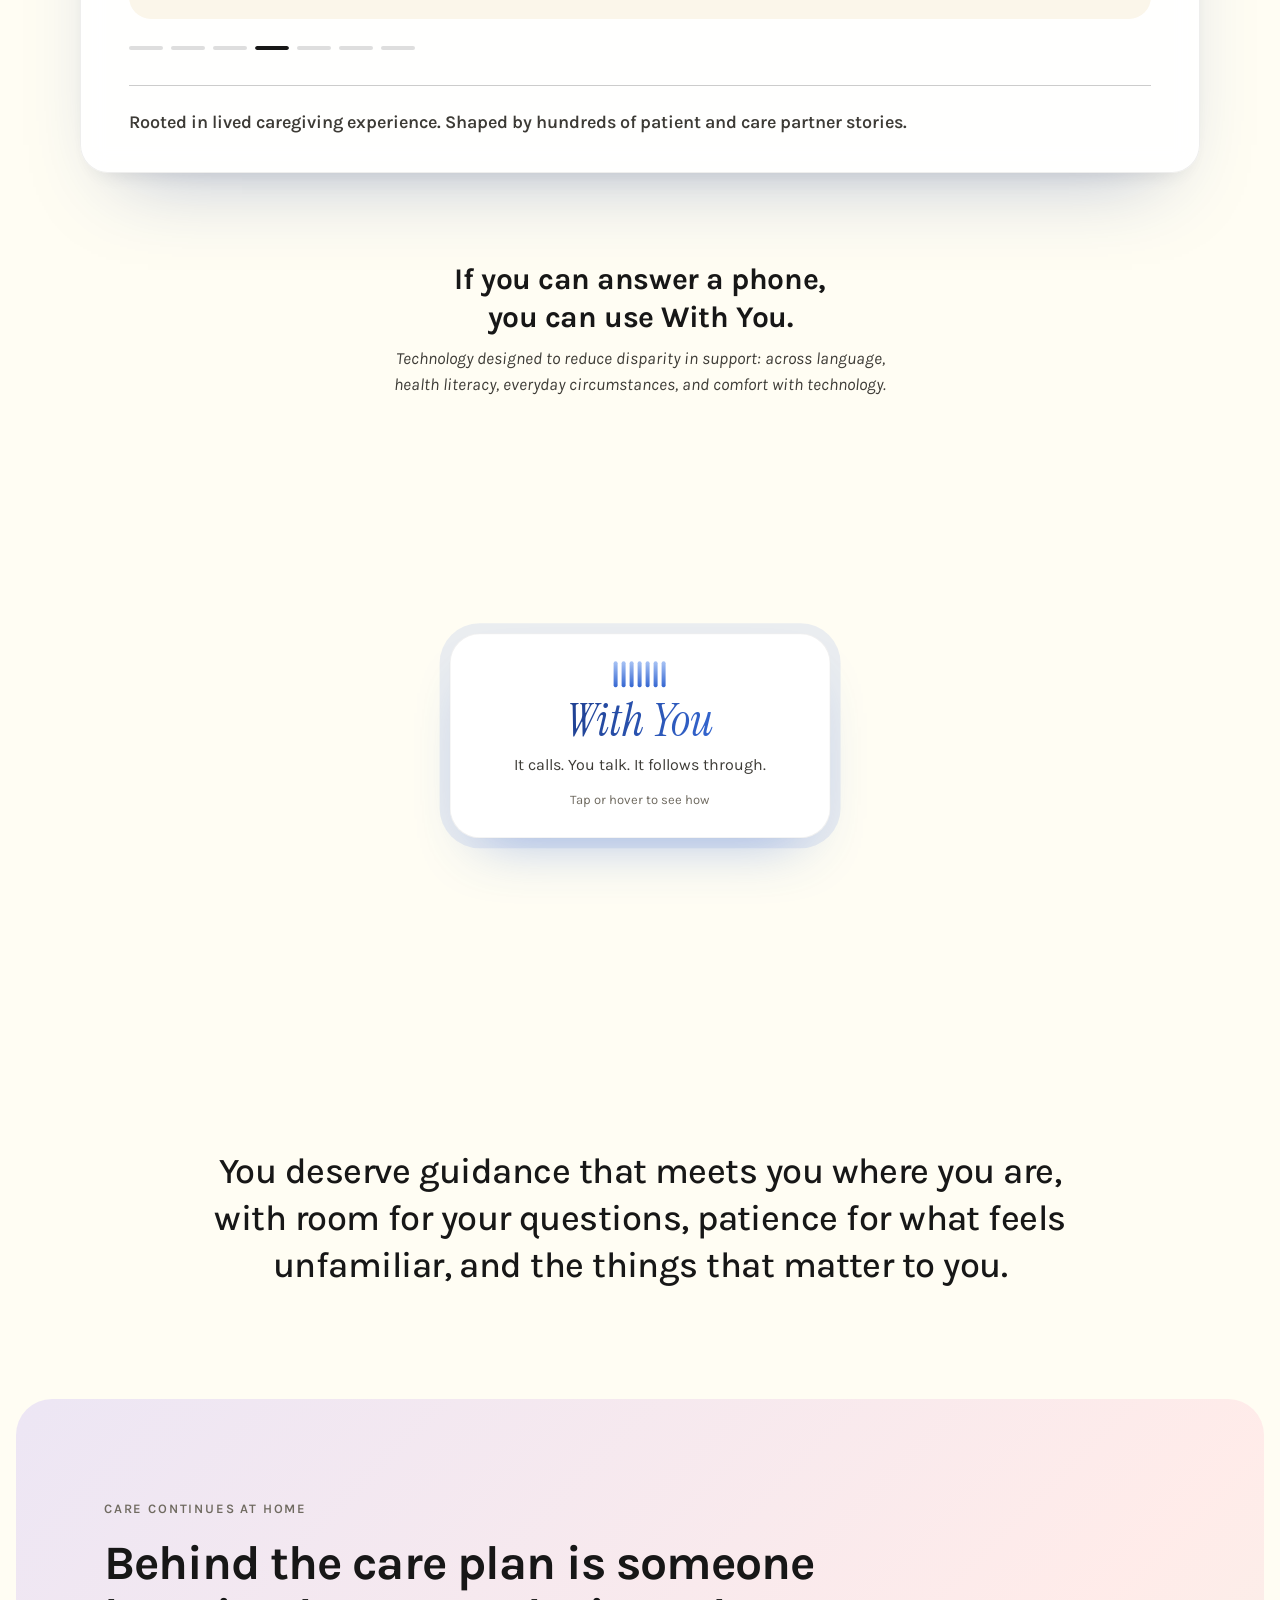
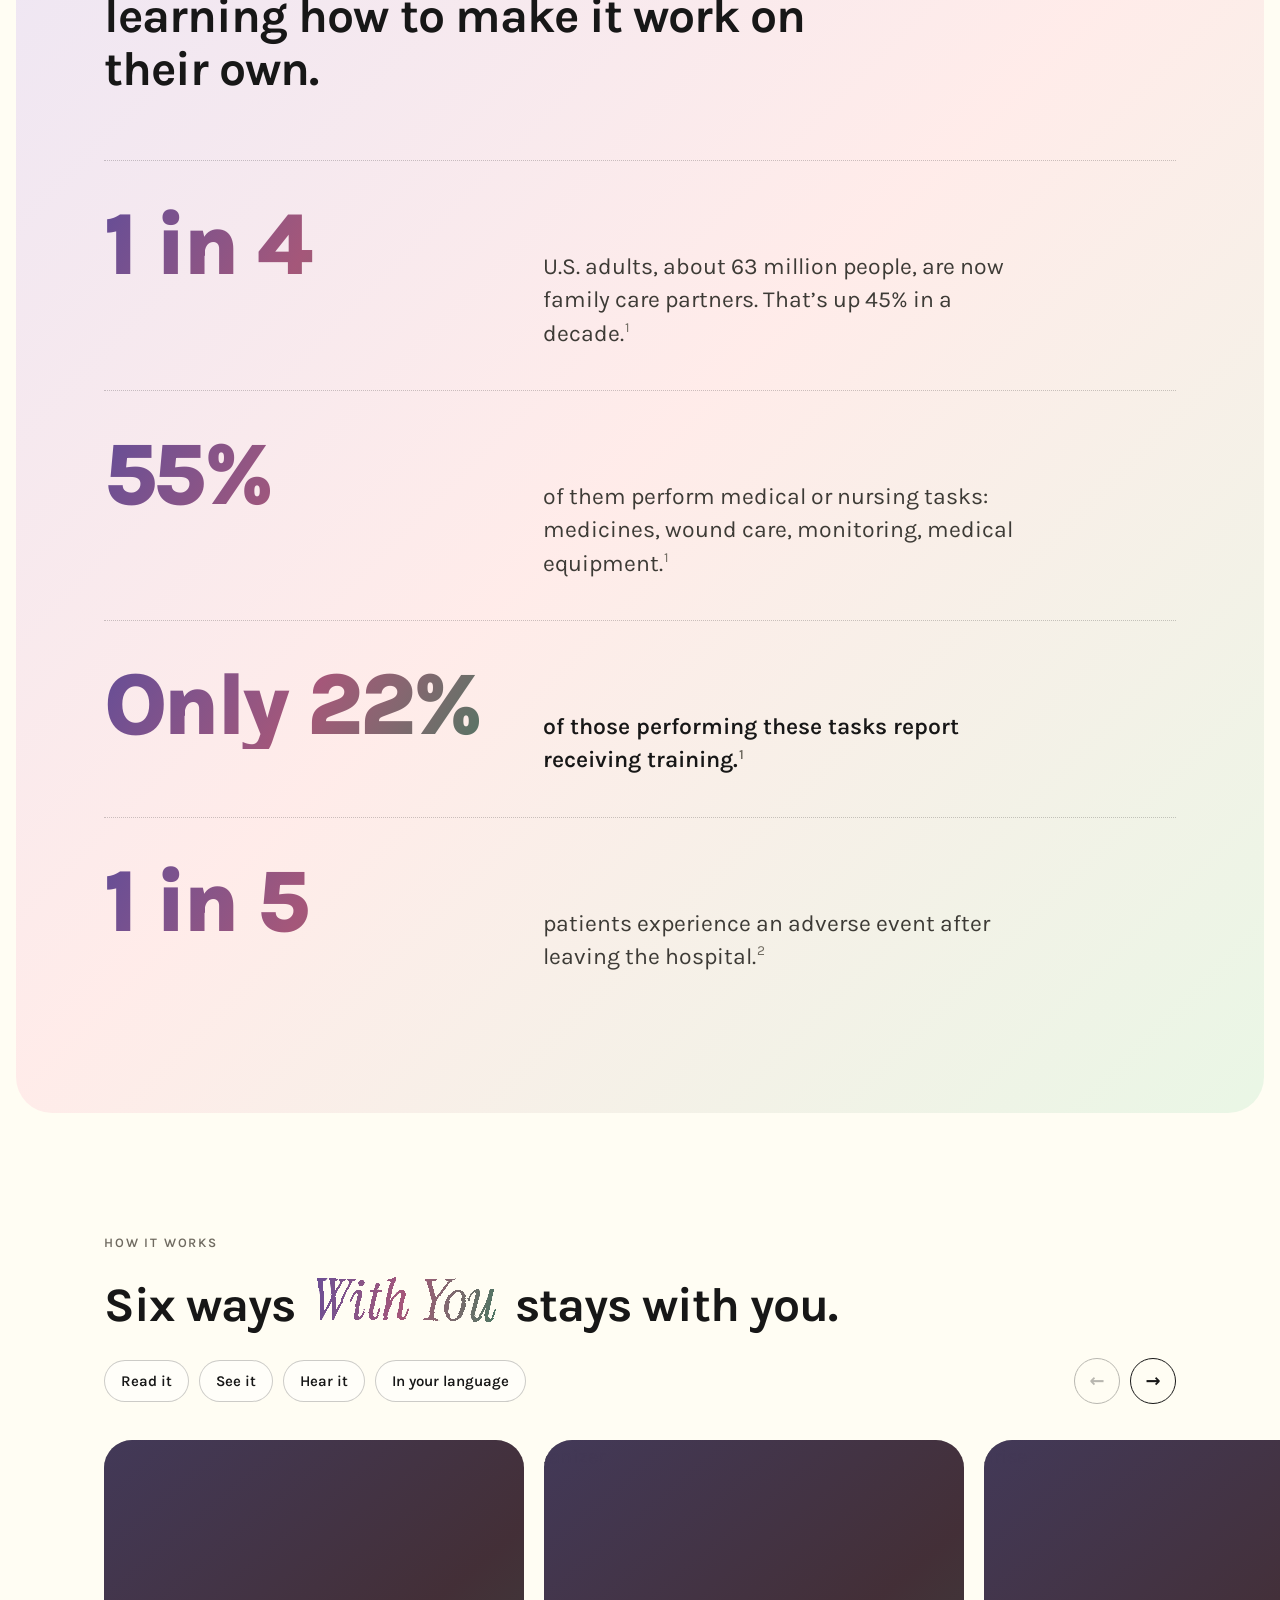
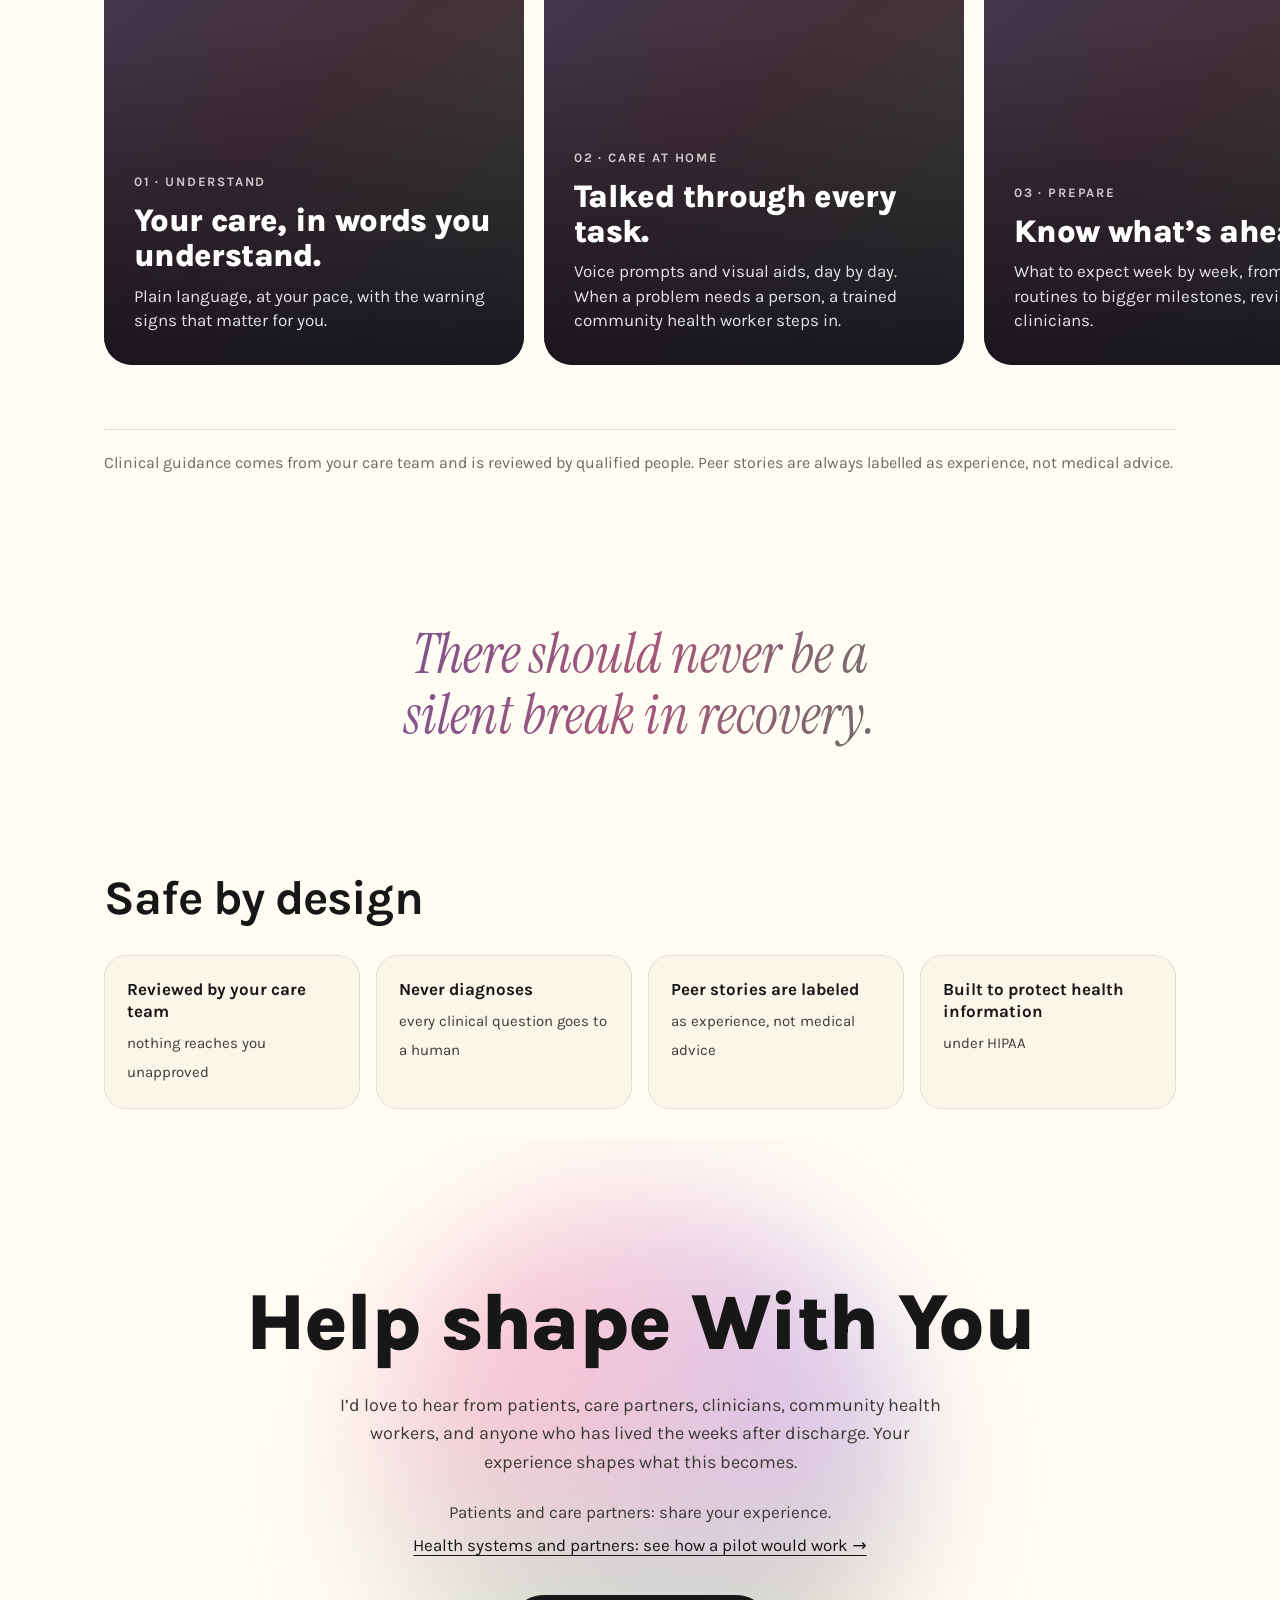
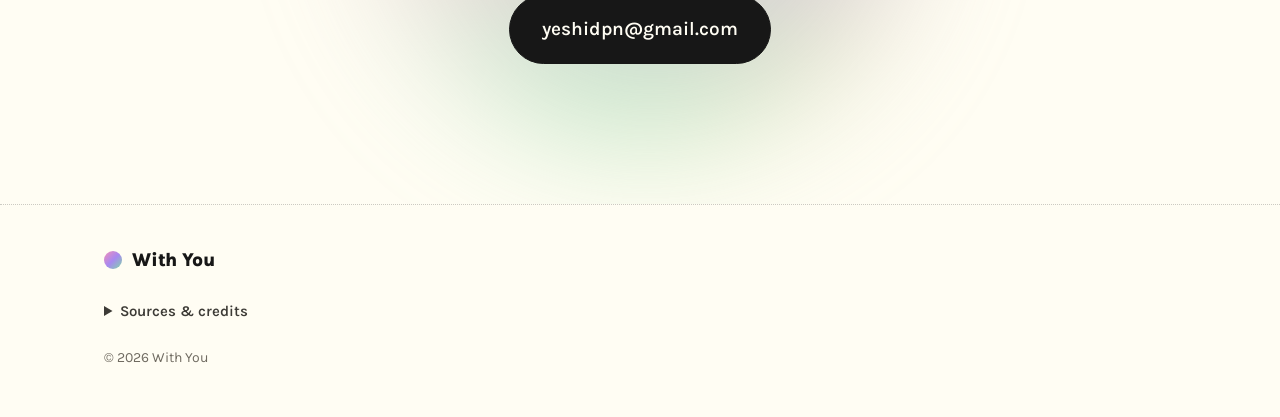
==== commit 8591b2d3: "Home: shorter What's different intro; remove day-by-day comparison Co-Authored-By: Claude Opus 5.5 <" ====
--- a/index.html
+++ b/index.html
@@ -88,7 +88,7 @@
       <div class="diff-card" id="different">
         <p class="eyebrow">What’s different</p>
         <h2>Most tools tell you. With You helps you do it.</h2>
-        <p class="diff-intro">Digital health tools assume you have the spare time and mental space to figure out a new system, know what to ask, and remember when to ask it. Even for the sharpest person, that falls apart when you’re managing an aging parent’s care running on empty, or you are the one in pain, short on support or resources or navigating a complex diagnosis for the first time. With You doesn’t add another tool to master—it carries that load for you. With You doesn’t wait for you to initiate, it carries that agency for you.</p>
+        <p class="diff-intro">Digital health tools assume you have the spare time and mental space to master a new system and know what to ask. Even for the sharpest person, that breaks down when you’re in pain, navigating the challenges of illness, caring for an aging parent, short on support, or facing a complex diagnosis for the first time. With You doesn’t wait for you to initiate—it carries that agency for you.</p>
         <ol class="billboard" aria-roledescription="carousel" aria-label="What most tools say, and what With You does">
           <li class="bb-slide is-on">
             <div class="bb-tool"><span class="bb-label">Most tools say</span><p><span class="bb-strike">“Your medicine is due.”</span></p></div>
@@ -276,36 +276,6 @@
       </div>
     </section>
 
-    <!-- ============ TWO WEEKS ============ -->
-    <section class="compare container">
-      <p class="eyebrow">When the care plan meets real life</p>
-      <h2>Going home is a milestone. Figuring out life at home is a journey.</h2>
-
-      <div class="compare-grid">
-        <div class="track track-without">
-          <h3>Without support</h3>
-          <ol>
-            <li><span class="day">Discharge day</span><strong>Home with more questions than answers.</strong>A folder of instructions, a hurried explanation, and unfamiliar medical terms in a language they’re less comfortable with.</li>
-            <li><span class="day">Day 2</span><strong>Five new medicines.</strong>Which need food? New things to log and monitor. The care partner searches the paperwork again.</li>
-            <li><span class="day">Day 4</span><strong>A new worry, late at night.</strong>The wound looks different during a dressing change, and they’re unsure what it means. The drain looks clogged, and they’re not sure how to fix it.</li>
-            <li><span class="day">Day 6</span><strong>No ride to the follow-up appointment.</strong>It quietly gets missed.</li>
-            <li><span class="day">Day 12</span><strong>So much to say, so little time.</strong>During a brief visit, they struggle to recall the past week. The concern they most wanted to discuss comes back to them on the way home.</li>
-          </ol>
-        </div>
-        <div class="track track-with">
-          <h3>With You</h3>
-          <ol>
-            <li><span class="day">Before leaving</span>The plan is explained in their language. The care partner practises the dressing change before going home, and visual guides that go home with them help the care partner feel ready.</li>
-            <li><span class="day">Day 2</span>A gentle voice walks through the morning medicines, one at a time, waits for confirmation, and asks what feels difficult. Fever and drain output are logged by voice.</li>
-            <li><span class="day">Day 4</span>A tailored, clinician-reviewed timeline explains what to expect, from wound care to bathing and sleep, with clear instructions on when and whom to call. Verified guides are there to remind them of what they learned.</li>
-            <li><span class="day">Day 5</span>Transport needs are checked early, with help arranging a ride. Practical barriers surface while there’s still time to act.</li>
-            <li><span class="day">Day 12</span>Their spoken notes become a clear summary and priority questions, ready to make the most of a short visit.</li>
-            <li><span class="day">As recovery continues</span>Peer connections and stories offer support at each milestone, as they return to everyday life and find their own new normal.</li>
-          </ol>
-        </div>
-      </div>
-    </section>
-
     <!-- ============ HOW IT WORKS ============ -->
     <section class="how" id="how">
       <div class="container">
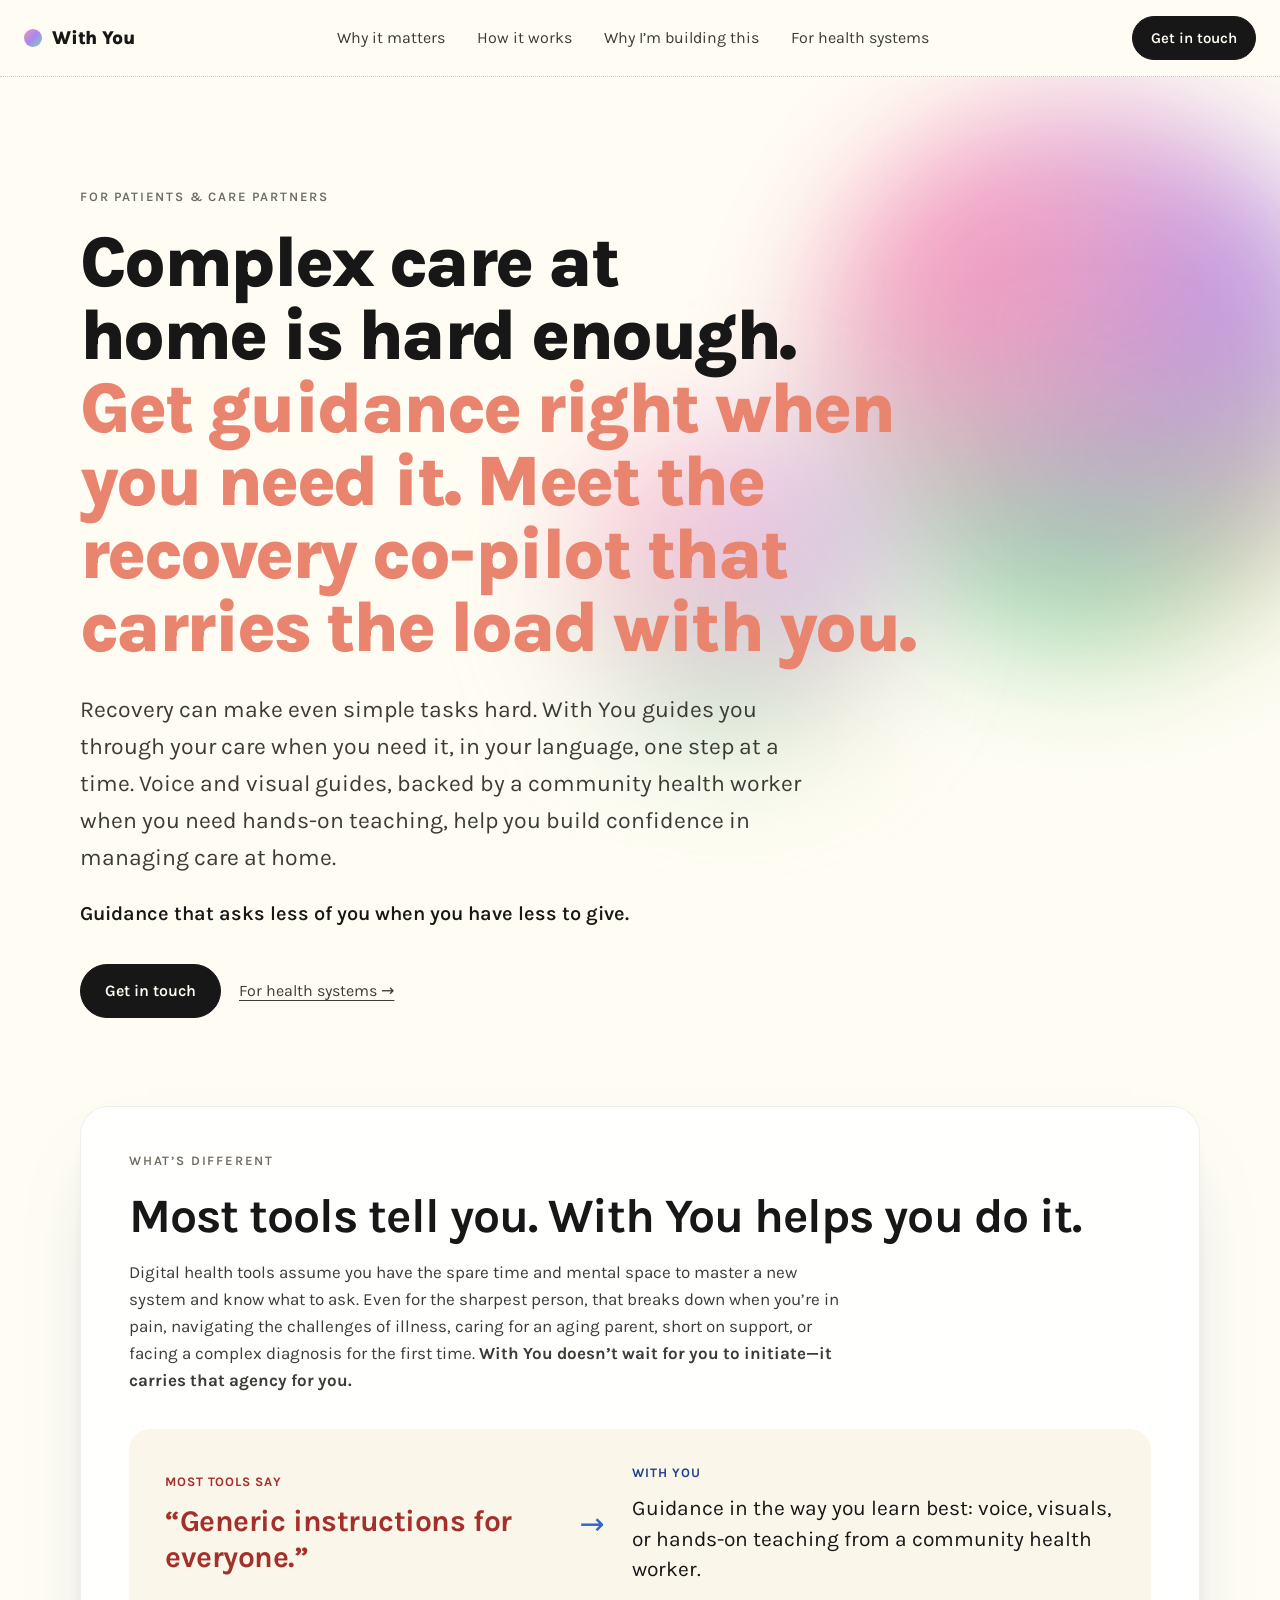
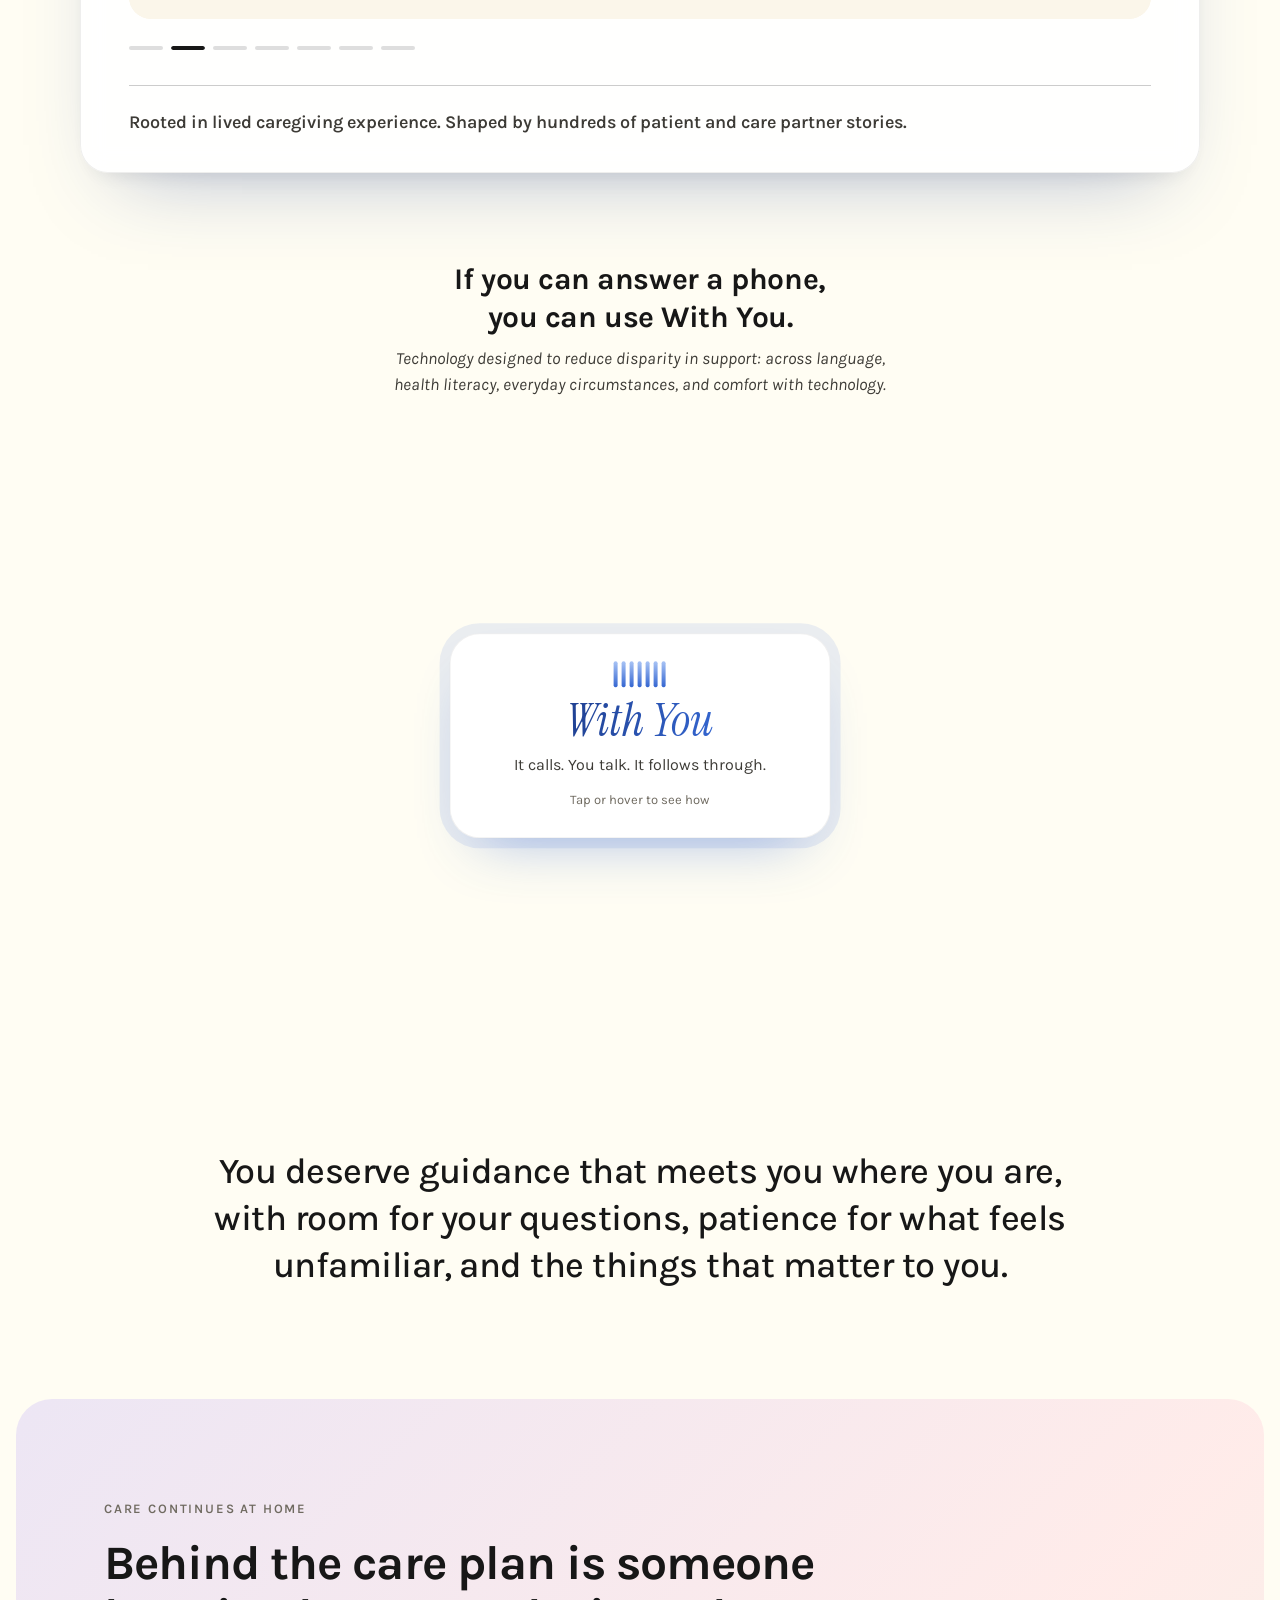
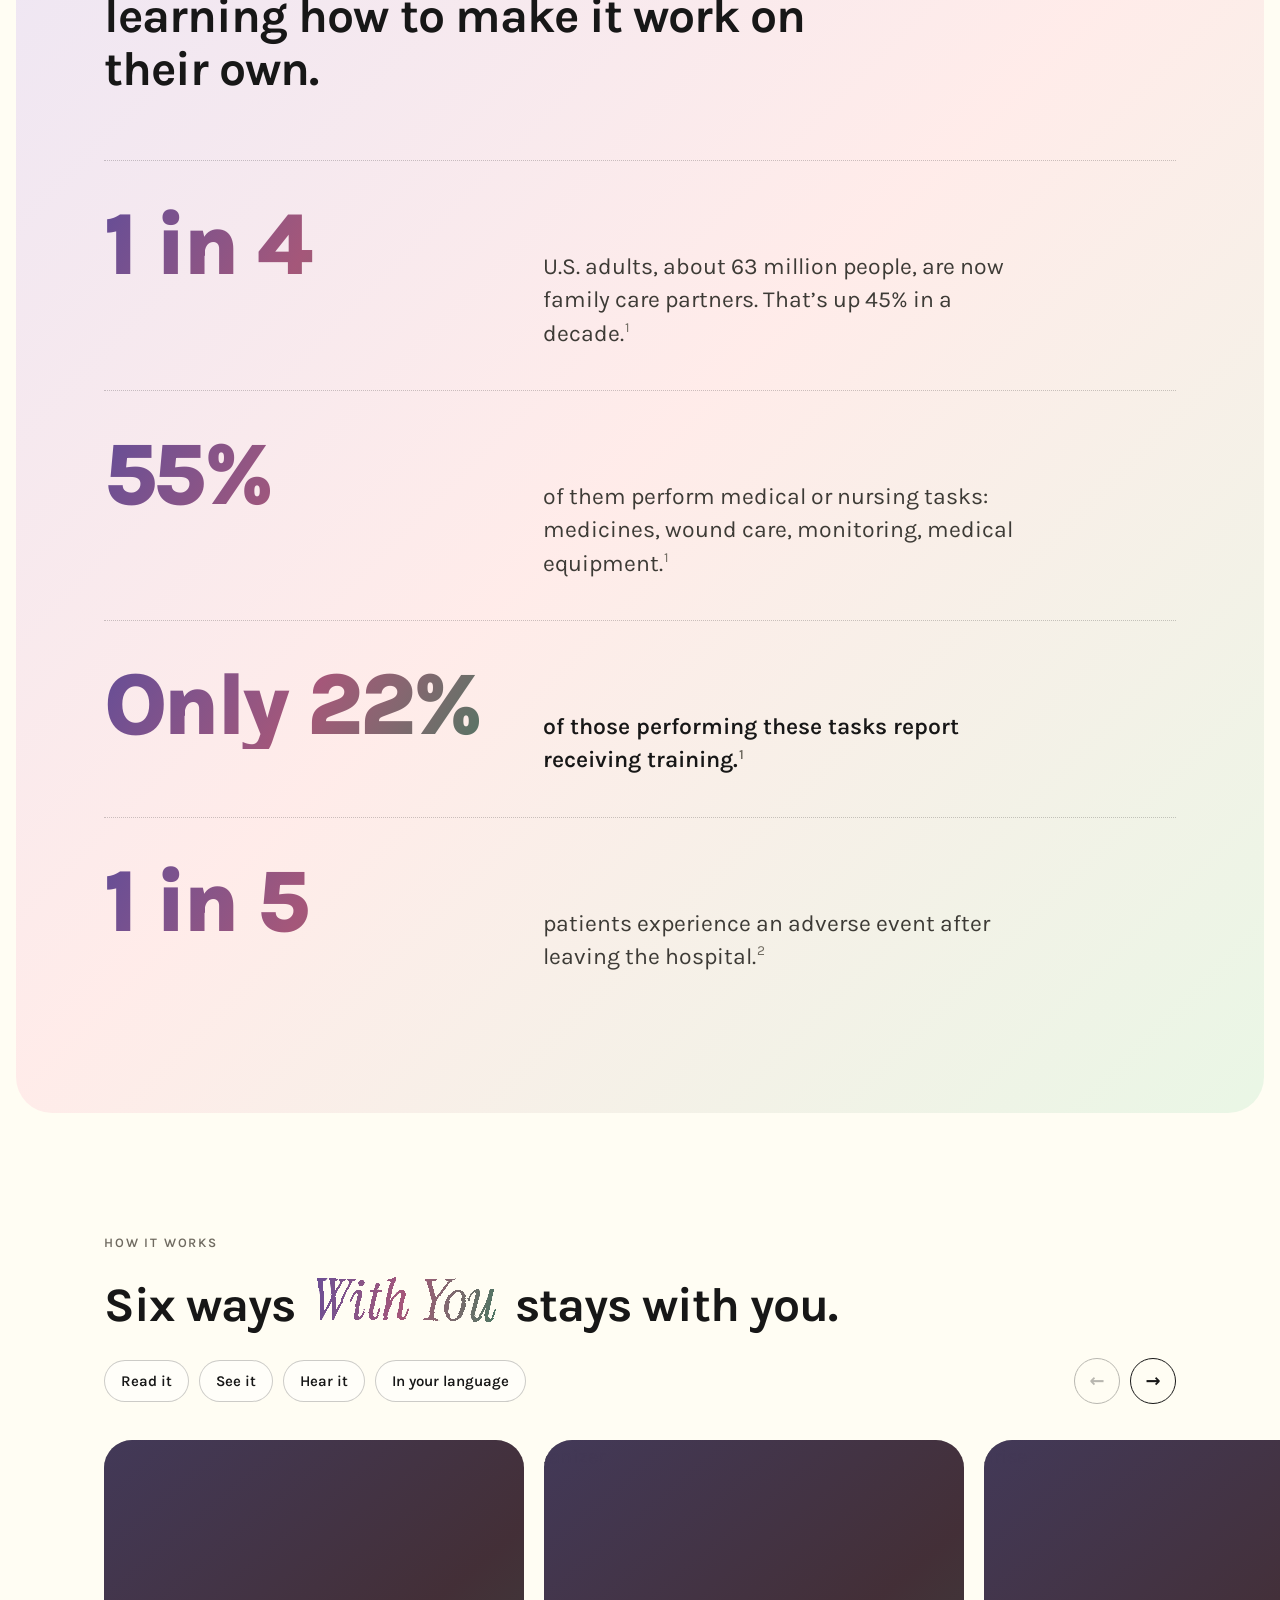
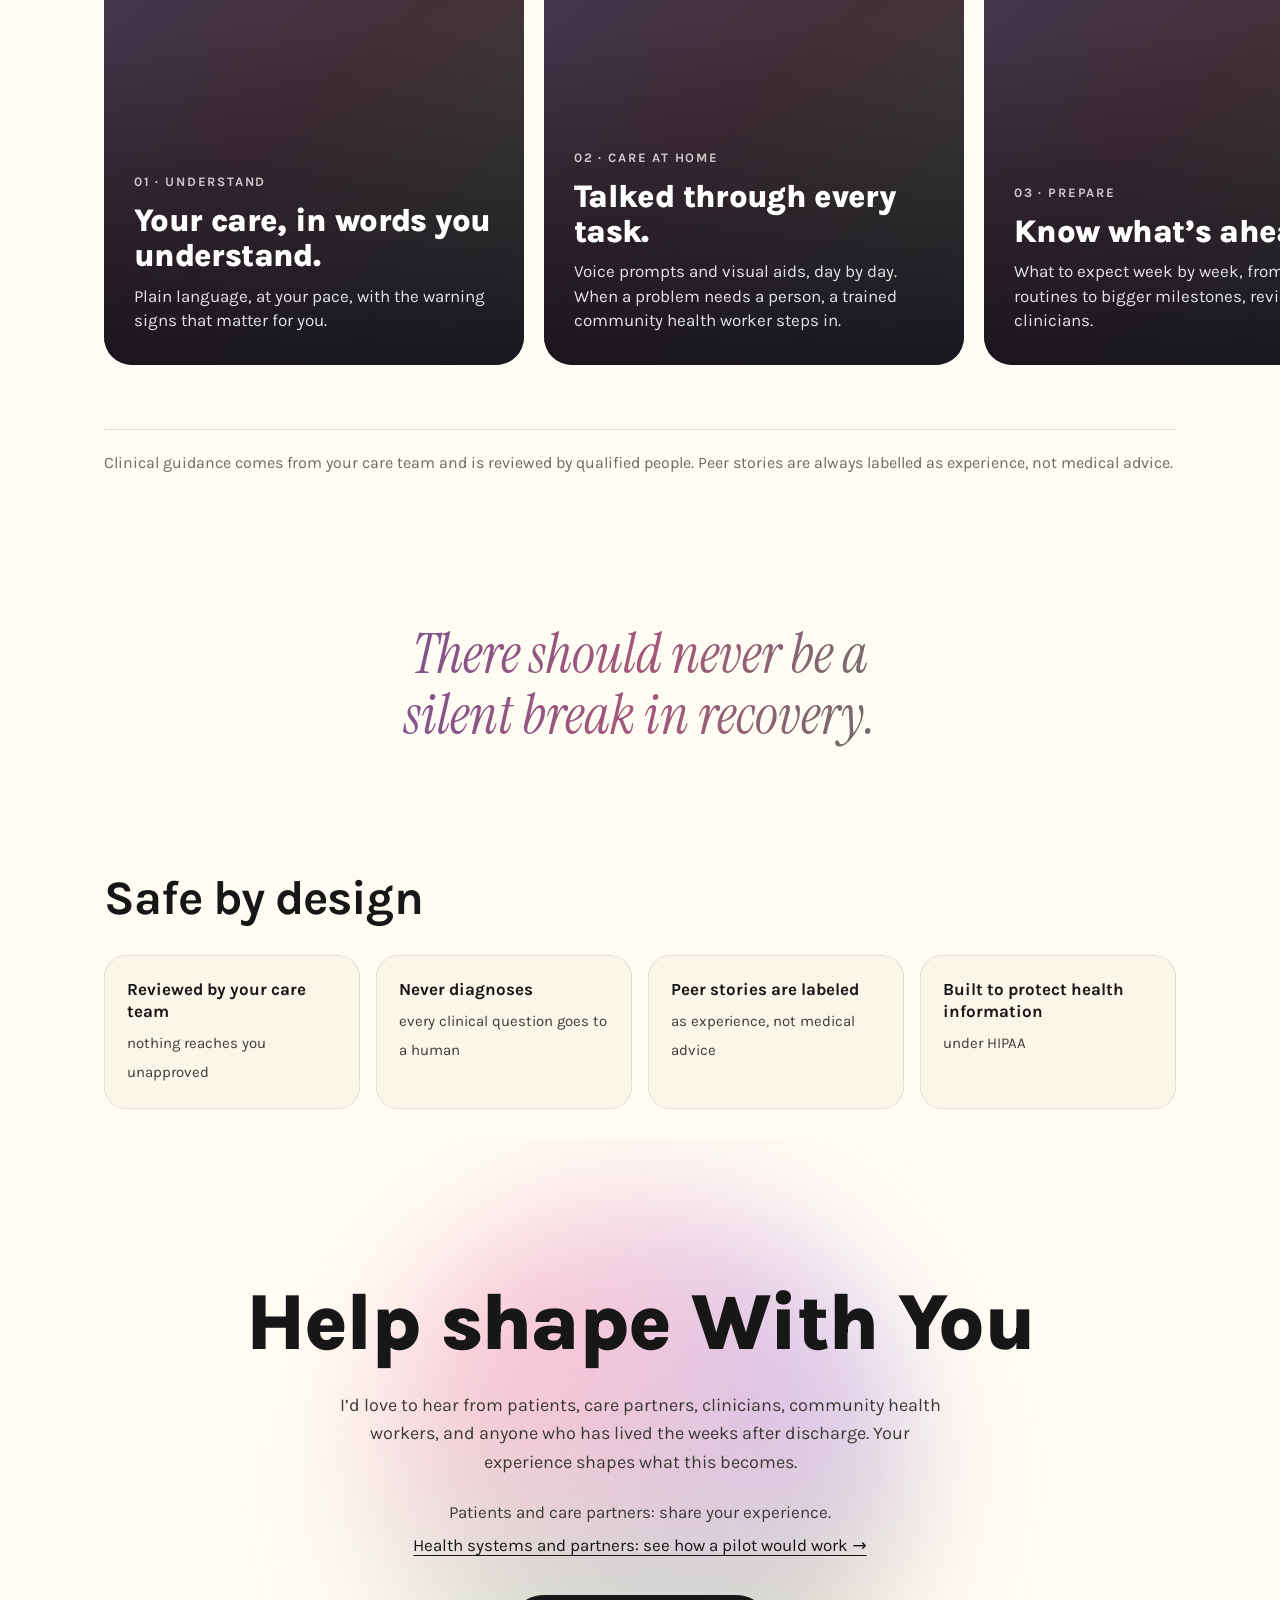
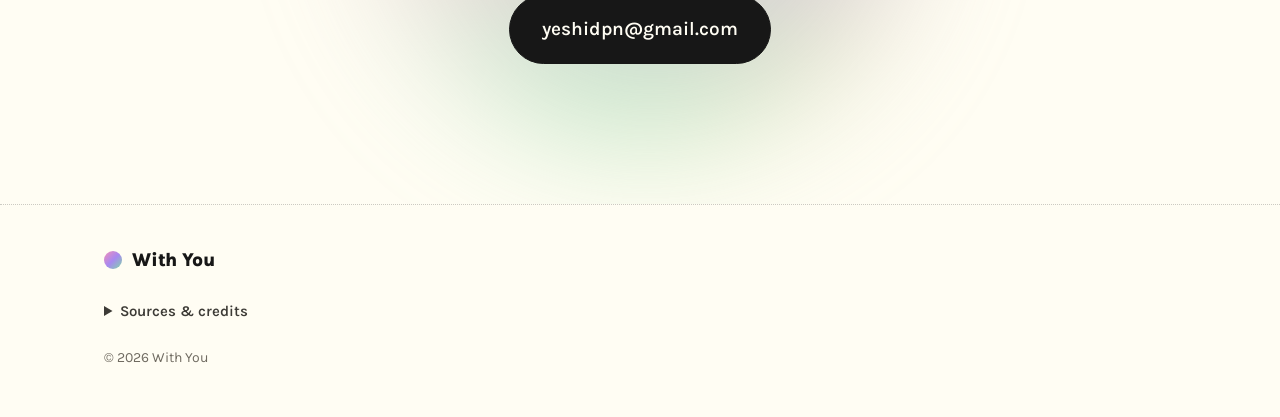
==== commit 17526ea6: "Home: bold the closing line of the What's different intro Co-Authored-By: Claude Opus 5.5 <noreply@a" ====
--- a/index.html
+++ b/index.html
@@ -88,7 +88,7 @@
       <div class="diff-card" id="different">
         <p class="eyebrow">What’s different</p>
         <h2>Most tools tell you. With You helps you do it.</h2>
-        <p class="diff-intro">Digital health tools assume you have the spare time and mental space to master a new system and know what to ask. Even for the sharpest person, that breaks down when you’re in pain, navigating the challenges of illness, caring for an aging parent, short on support, or facing a complex diagnosis for the first time. With You doesn’t wait for you to initiate—it carries that agency for you.</p>
+        <p class="diff-intro">Digital health tools assume you have the spare time and mental space to master a new system and know what to ask. Even for the sharpest person, that breaks down when you’re in pain, navigating the challenges of illness, caring for an aging parent, short on support, or facing a complex diagnosis for the first time. <strong>With You doesn’t wait for you to initiate—it carries that agency for you.</strong></p>
         <ol class="billboard" aria-roledescription="carousel" aria-label="What most tools say, and what With You does">
           <li class="bb-slide is-on">
             <div class="bb-tool"><span class="bb-label">Most tools say</span><p><span class="bb-strike">“Your medicine is due.”</span></p></div>
